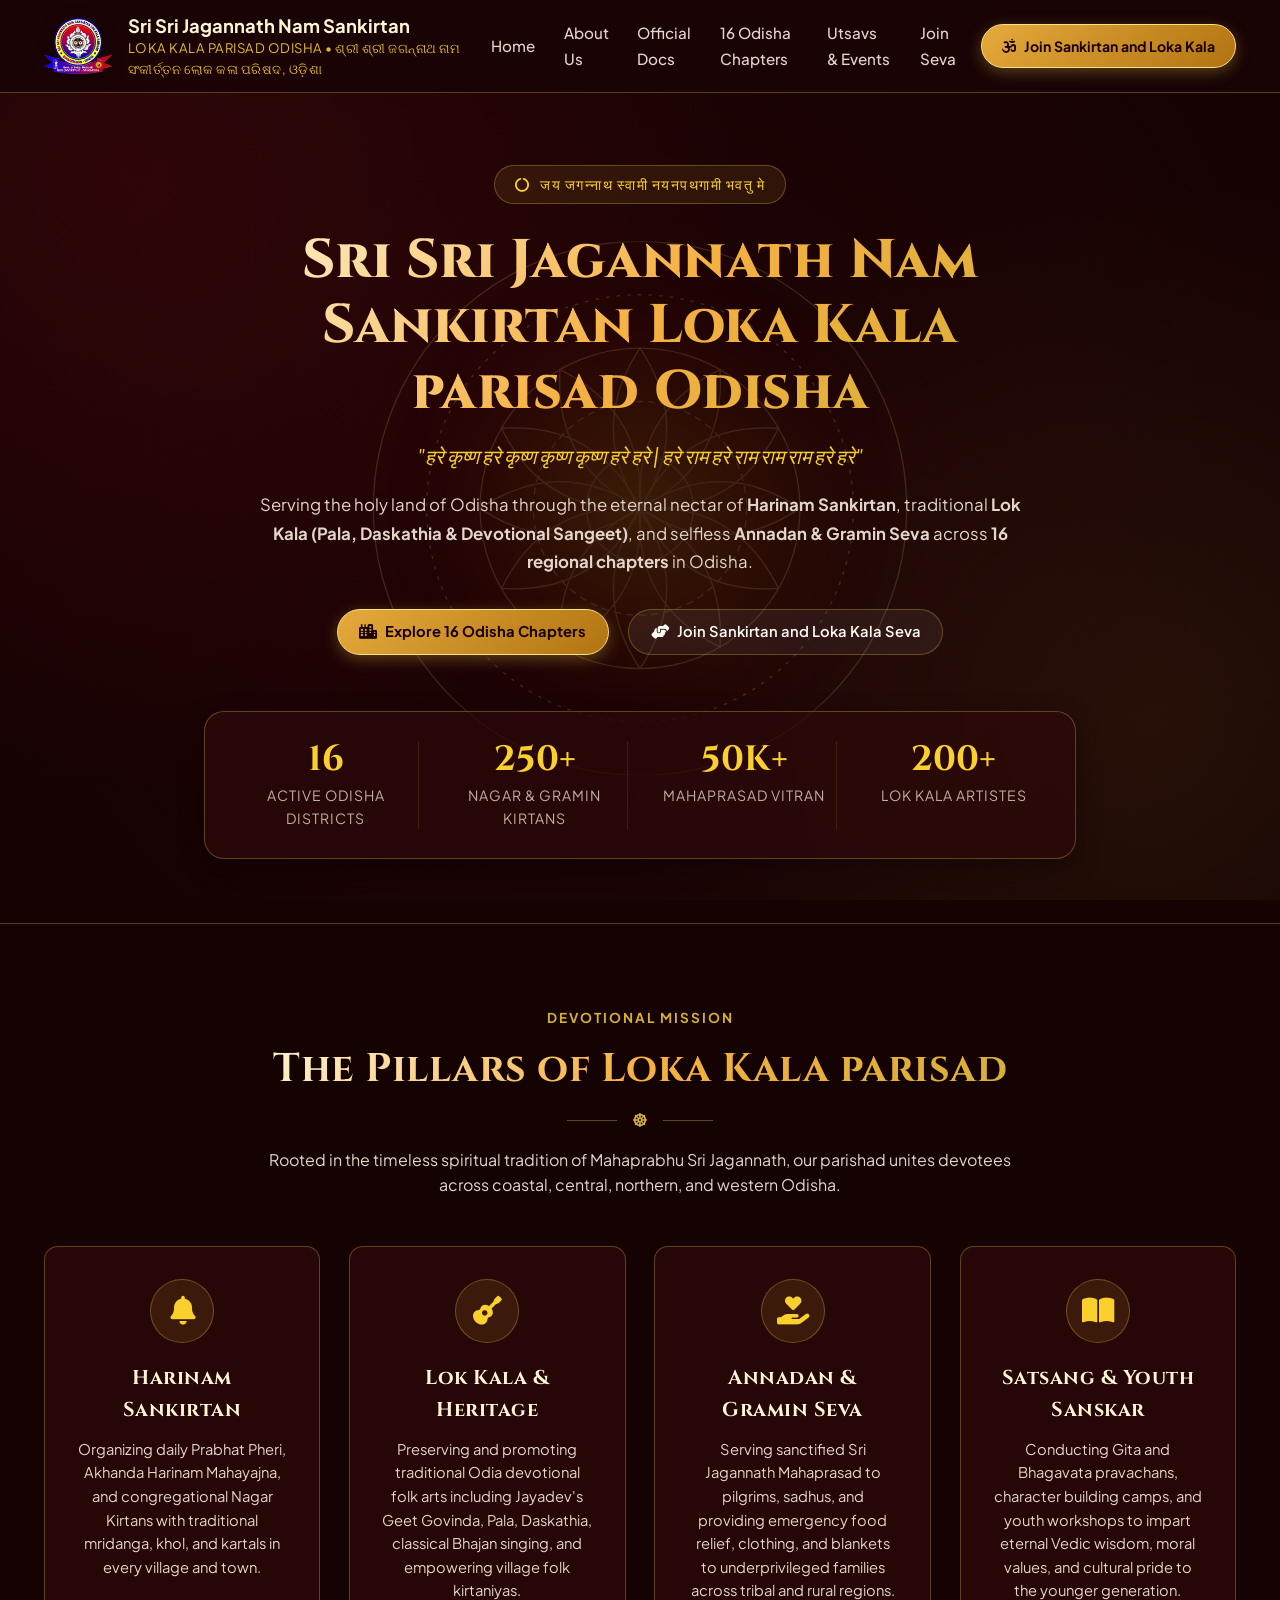
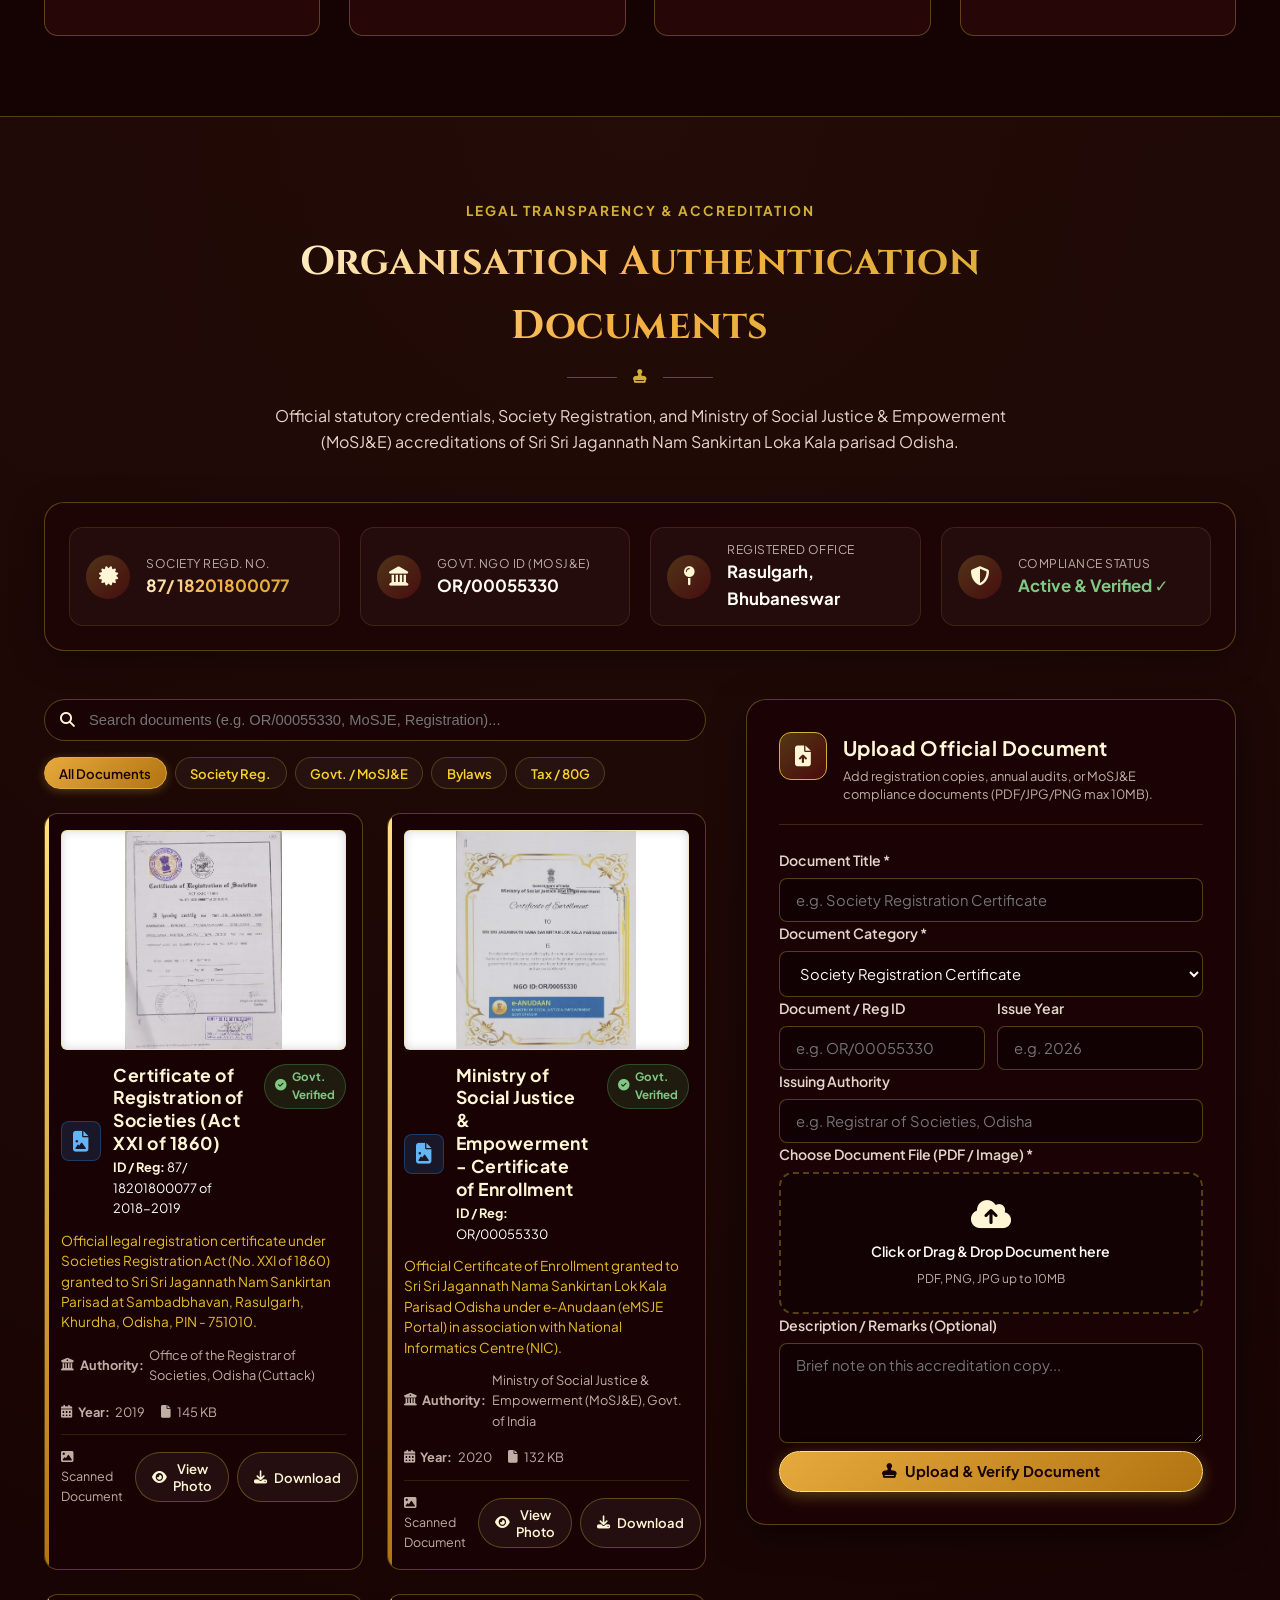
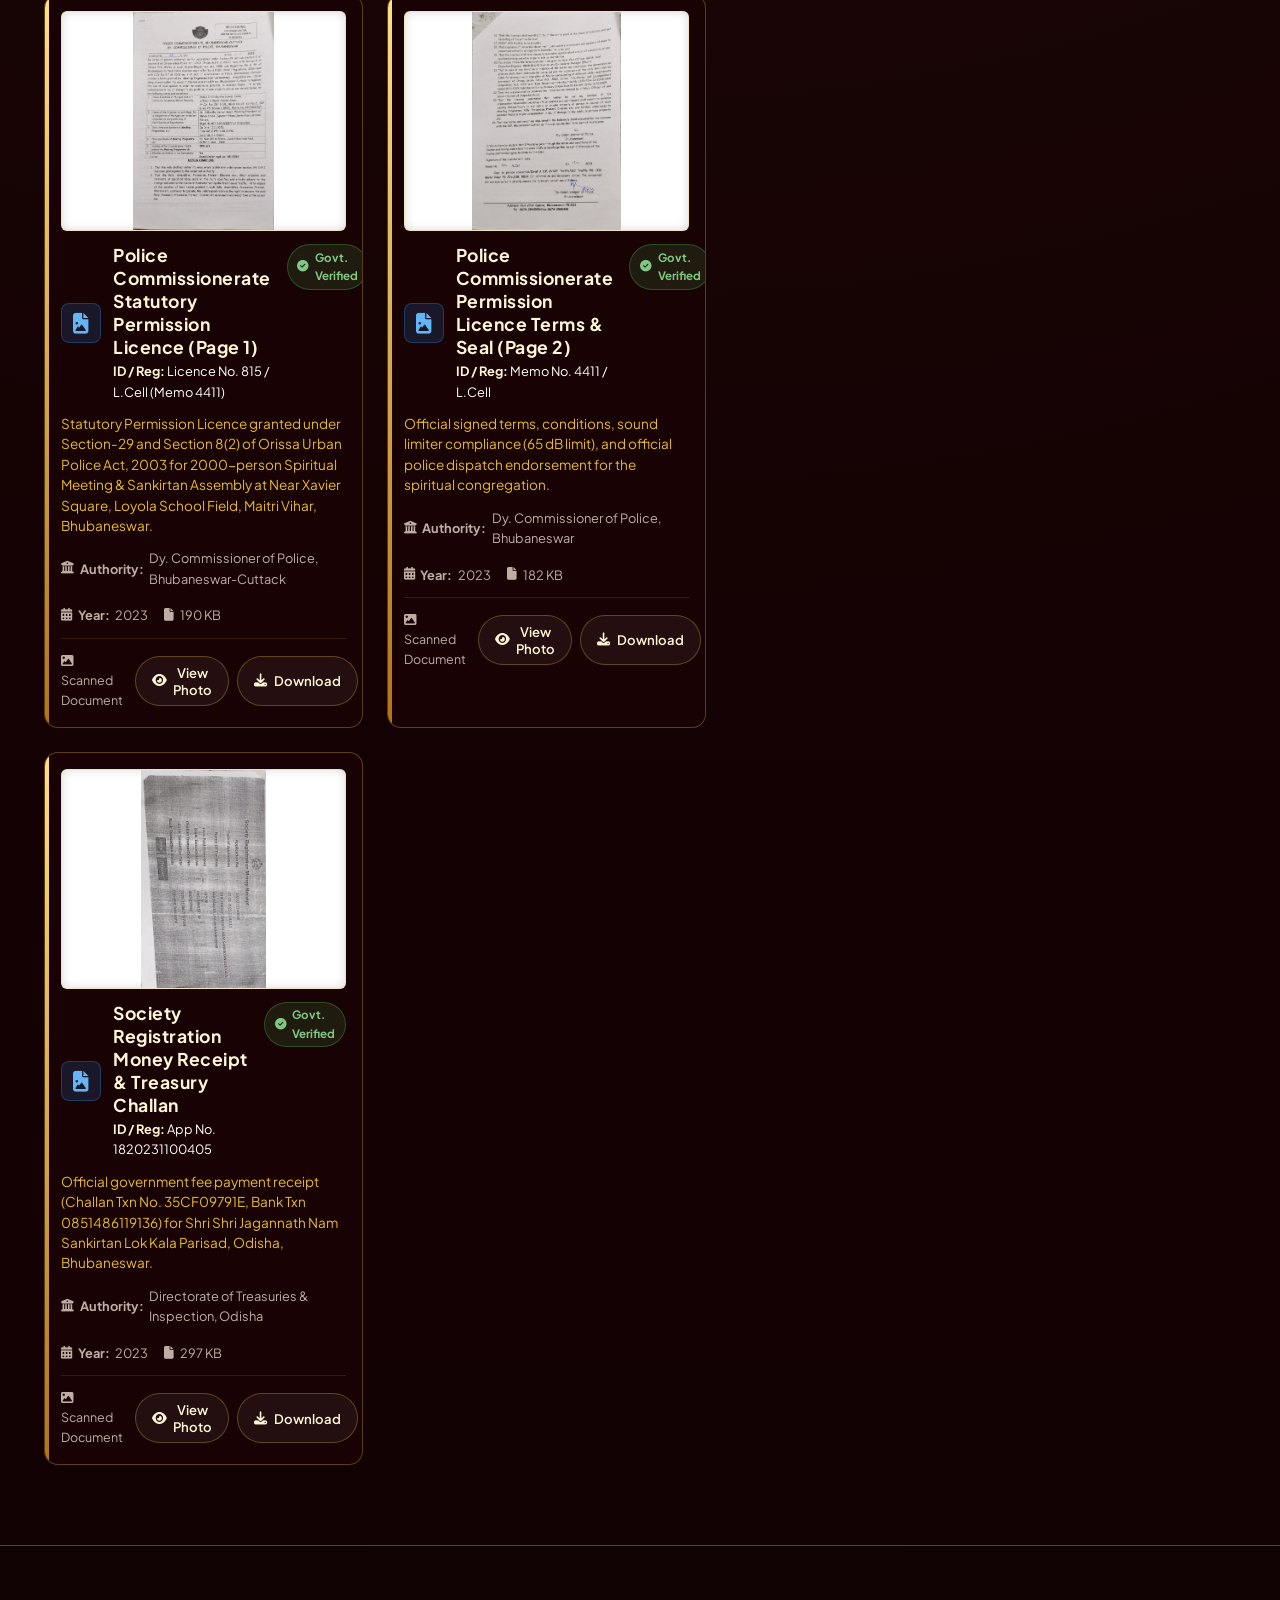
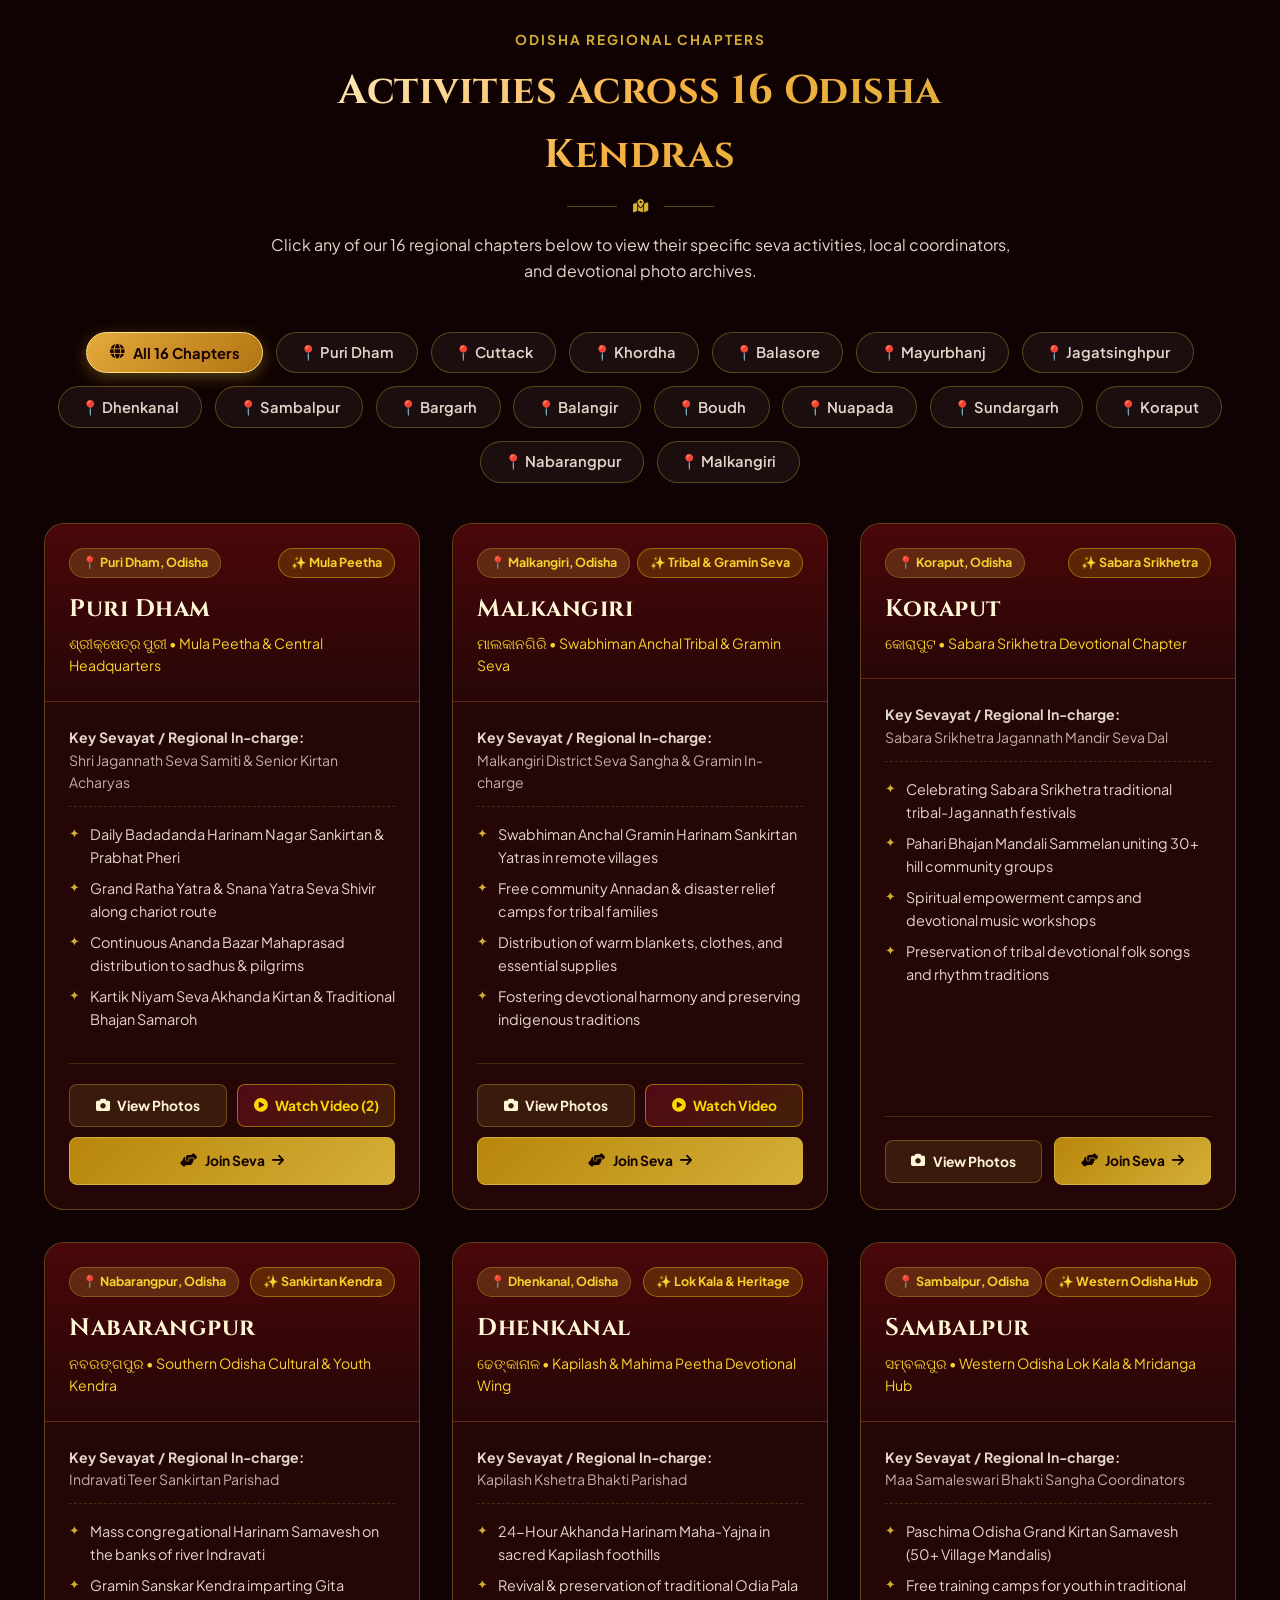
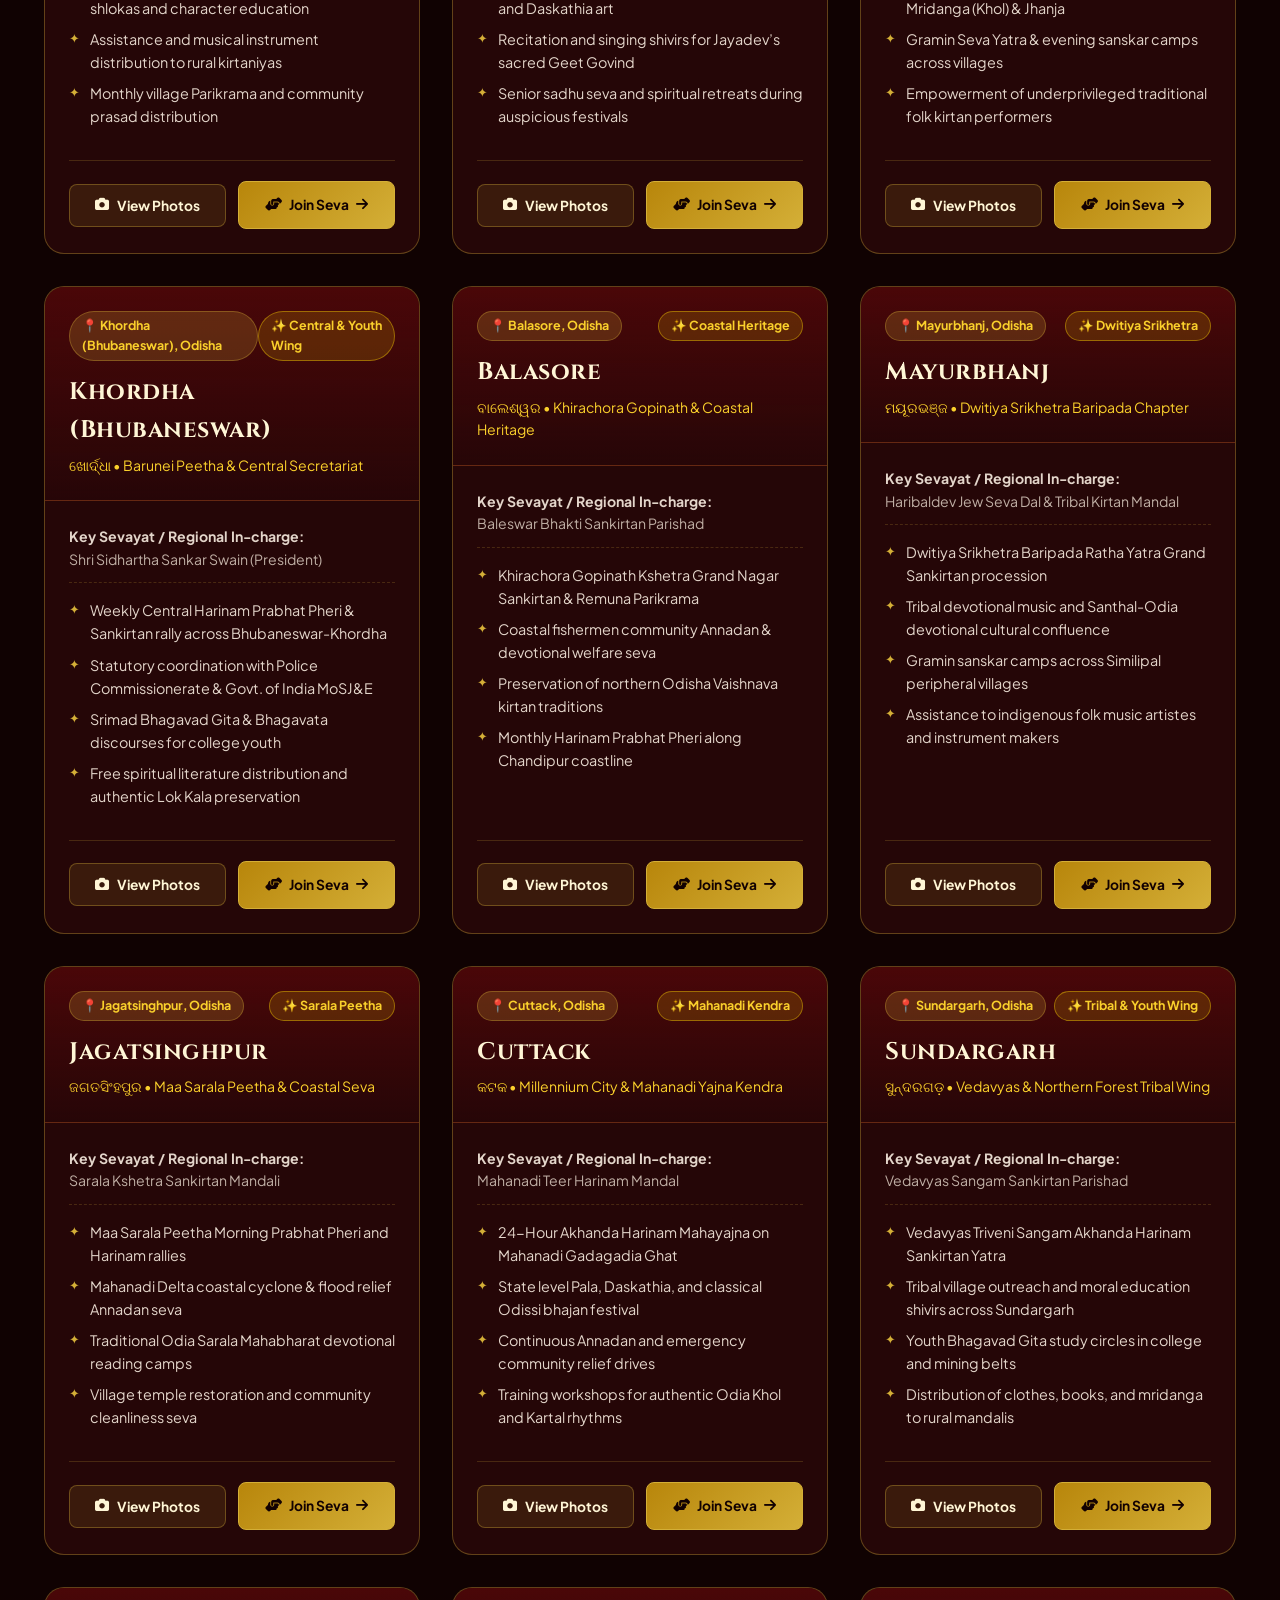
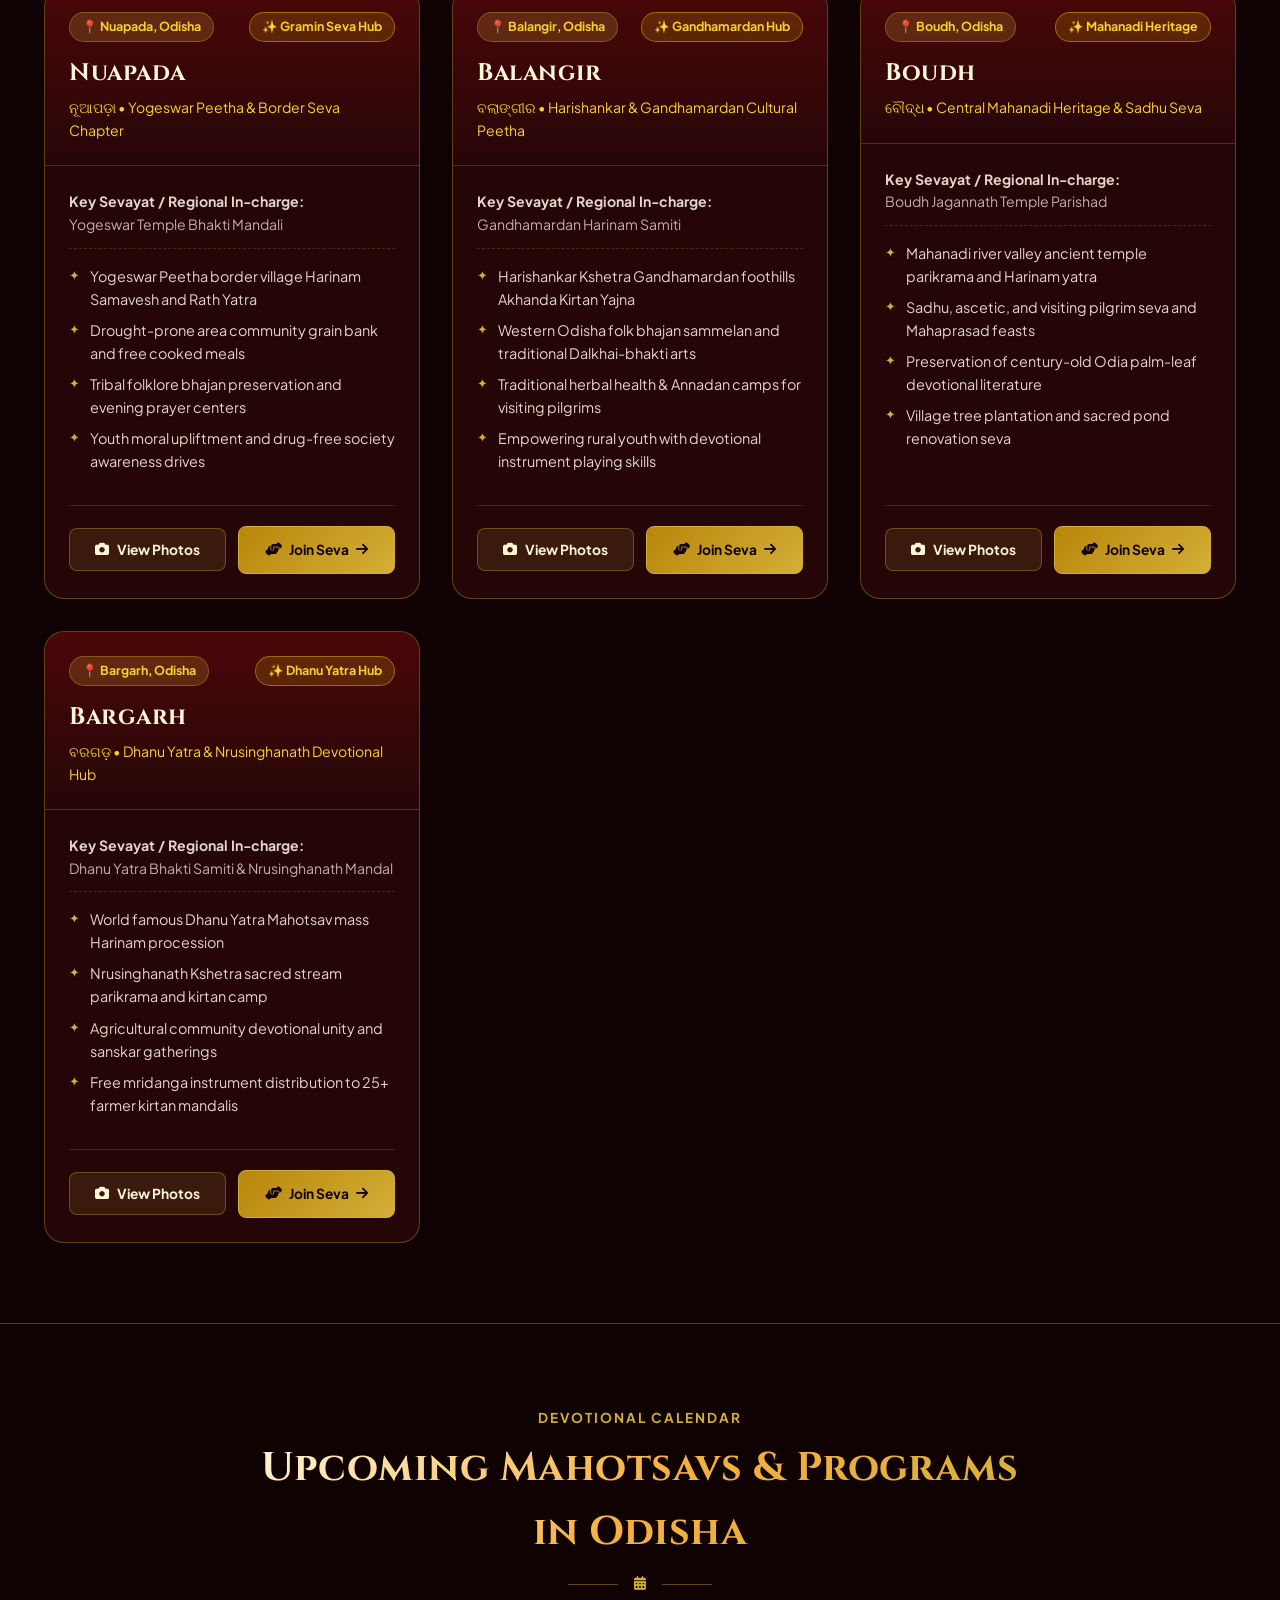
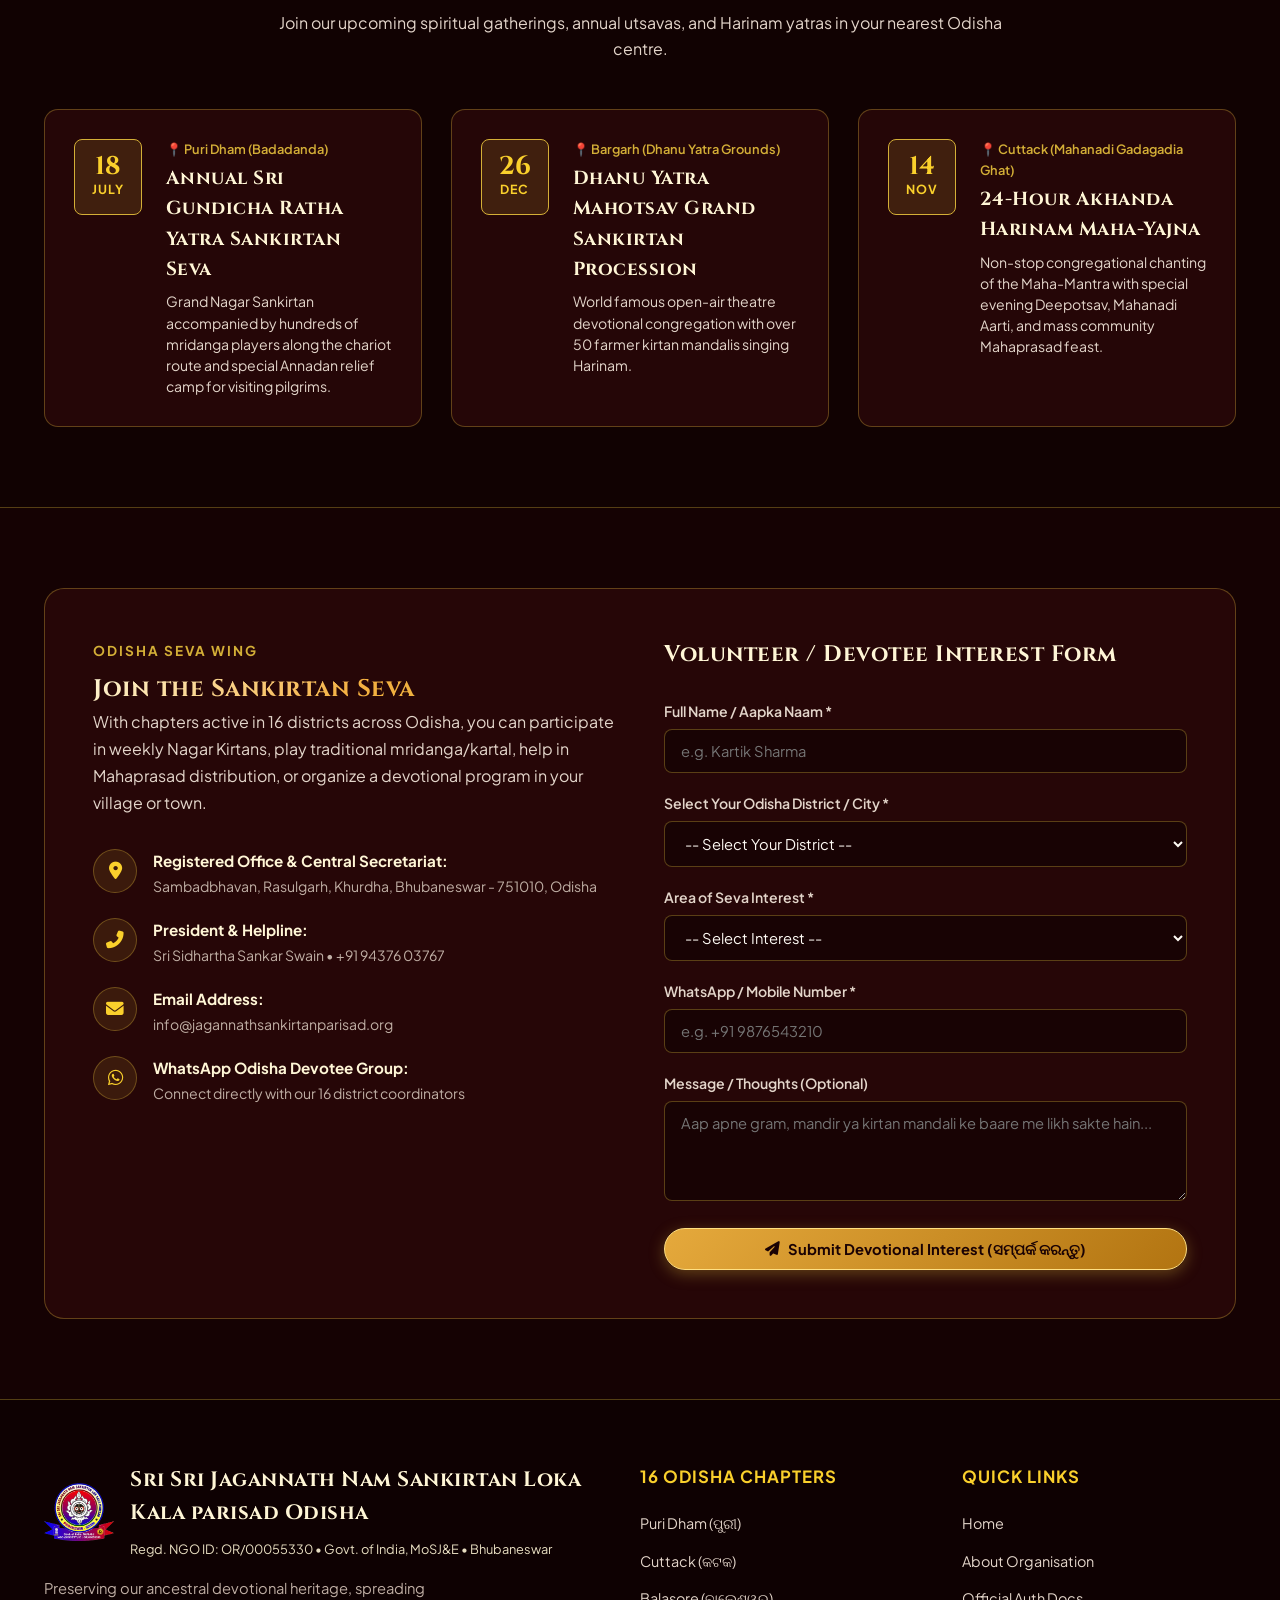
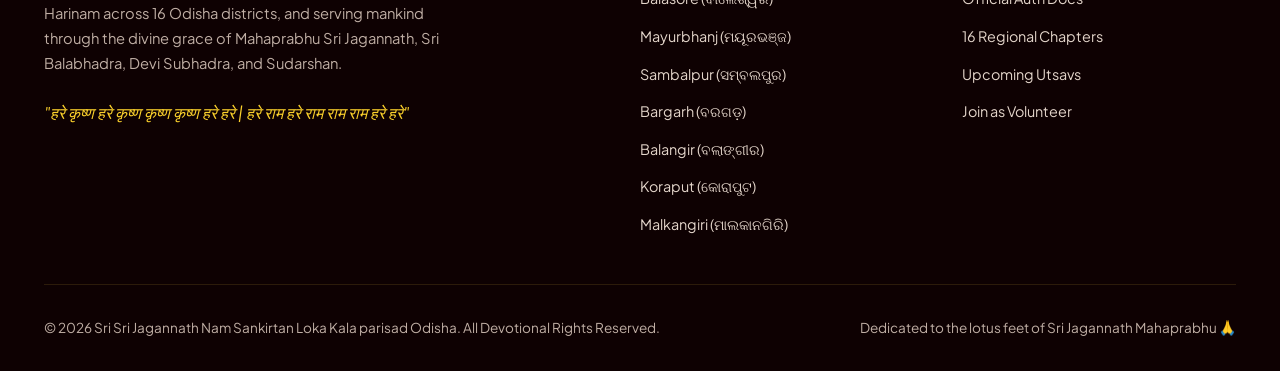
==== index.html @ e6aefb95 "Initial commit: Sri Sri Jagannath Nam Sankirtan Loka Kala Parisad Odisha portal with 16 districts, a" ====
<!DOCTYPE html>
<html lang="en">
<head>
  <meta charset="UTF-8">
  <meta name="viewport" content="width=device-width, initial-scale=1.0">
  <meta name="description" content="Sri Sri Jagannath Nam Sankirtan Loka Kala parisad Odisha - Spiritual organisation catalogue showcasing Harinam Sankirtan, traditional Lok Kala, and community seva across 16 Odisha districts (Puri, Malkangiri, Koraput, Nabarangpur, Dhenkanal, Sambalpur, Khordha, Balasore, Mayurbhanj, Jagatsinghpur, Cuttack, Sundargarh, Nuapada, Balangir, Boudh, Bargarh).">
  <meta name="keywords" content="Jagannath, Sankirtan, Loka Kala, Odisha, Puri, Malkangiri, Koraput, Nabarangpur, Dhenkanal, Sambalpur, Khordha, Balasore, Mayurbhanj, Jagatsinghpur, Cuttack, Sundargarh, Nuapada, Balangir, Boudh, Bargarh">
  <meta http-equiv="Cache-Control" content="no-cache, no-store, must-revalidate">
  <meta http-equiv="Pragma" content="no-cache">
  <meta http-equiv="Expires" content="0">
  <title>Sri Sri Jagannath Nam Sankirtan Loka Kala parisad Odisha | 16 Odisha Chapters</title>
  
  <!-- Favicon -->
  <link rel="icon" type="image/png" href="assets/icons/official-logo.png">

  <!-- Google Fonts: Cinzel & Plus Jakarta Sans -->
  <link rel="preconnect" href="https://fonts.googleapis.com">
  <link rel="preconnect" href="https://fonts.gstatic.com" crossorigin>
  <link href="https://fonts.googleapis.com/css2?family=Cinzel:wght@600;700;800;900&family=Plus+Jakarta+Sans:wght@400;500;600;700&display=swap" rel="stylesheet">

  <!-- FontAwesome 6 for Icons -->
  <link rel="stylesheet" href="https://cdnjs.cloudflare.com/ajax/libs/font-awesome/6.5.1/css/all.min.css" integrity="sha512-DTOQO9RWCH3ppGqcWaEA1BIZOC6xxalwEsw9c2QQeAIftl+Vegovlnee1c9QX4TctnWMn13TZye+giMm8e2LwA==" crossorigin="anonymous" referrerpolicy="no-referrer" />

  <!-- Core Stylesheet -->
  <link rel="stylesheet" href="css/styles.css?v=20261108h">
</head>
<body>

  <!-- ======================================================================
       Site Header & Navigation
       ====================================================================== -->
  <header class="site-header" id="siteHeader">
    <div class="container header-inner">
      <a href="#home" class="brand-wrapper" aria-label="Sri Sri Jagannath Nam Sankirtan Loka Kala parisad Odisha Homepage">
        <img src="assets/icons/official-logo.png" alt="Sri Sri Jagannath Nam Sankirtan Lok Kala Parisad Odisha Emblem" class="brand-logo" width="68" height="56">
        <div class="brand-text-col">
          <span class="brand-title">Sri Sri Jagannath Nam Sankirtan</span>
          <span class="brand-subtitle">LOKA KALA PARISAD ODISHA • ଶ୍ରୀ ଶ୍ରୀ ଜଗନ୍ନାଥ ନାମ ସଂକୀର୍ତ୍ତନ ଲୋକ କଳା ପରିଷଦ, ଓଡ଼ିଶା</span>
        </div>
      </a>

      <!-- Desktop & Mobile Navigation Links -->
      <nav class="site-nav">
        <ul class="nav-links" id="navLinks">
          <li><a href="#home" class="nav-link">Home</a></li>
          <li><a href="#about" class="nav-link">About Us</a></li>
          <li><a href="#documents" class="nav-link">Official Docs</a></li>
          <li><a href="#cities" class="nav-link">16 Odisha Chapters</a></li>
          <li><a href="#events" class="nav-link">Utsavs & Events</a></li>
          <li><a href="#contact" class="nav-link">Join Seva</a></li>
        </ul>
      </nav>

      <div class="header-actions">
        <a href="#contact" class="btn-primary">
          <i class="fas fa-om"></i>
          <span>Join Sankirtan and Loka Kala</span>
        </a>
        <button type="button" class="mobile-menu-btn" id="mobileMenuBtn" aria-label="Toggle navigation menu">
          <i class="fas fa-bars"></i>
        </button>
      </div>
    </div>
  </header>

  <!-- ======================================================================
       Hero Section
       ====================================================================== -->
  <section class="hero-section" id="home">
    <img src="assets/images/hero-mandala.svg" alt="Sacred Mandala Background" class="hero-background-mandala" aria-hidden="true">

    <div class="container hero-content">
      <div class="sacred-badge">
        <i class="fas fa-circle-notch fa-spin"></i>
        <span>जय जगन्नाथ स्वामी नयनपथगामी भवतु मे</span>
      </div>

      <h1 class="hero-title text-gradient-gold">
        Sri Sri Jagannath Nam Sankirtan Loka Kala parisad Odisha
      </h1>

      <p class="hero-subhead">
        "हरे कृष्ण हरे कृष्ण कृष्ण कृष्ण हरे हरे | हरे राम हरे राम राम राम हरे हरे"
      </p>

      <p class="hero-description">
        Serving the holy land of Odisha through the eternal nectar of 
        <strong>Harinam Sankirtan</strong>, traditional <strong>Lok Kala (Pala, Daskathia & Devotional Sangeet)</strong>, 
        and selfless <strong>Annadan & Gramin Seva</strong> across <strong>16 regional chapters</strong> in Odisha.
      </p>

      <div class="hero-buttons">
        <a href="#cities" class="btn-primary">
          <i class="fas fa-city"></i>
          <span>Explore 16 Odisha Chapters</span>
        </a>
        <a href="#contact" class="btn-secondary">
          <i class="fas fa-hands-helping"></i>
          <span>Join Sankirtan and Loka Kala Seva</span>
        </a>
      </div>

      <!-- Quick Stats Counter -->
      <div class="hero-stats">
        <div class="stat-item">
          <span class="stat-number">16</span>
          <span class="stat-label">Active Odisha Districts</span>
        </div>
        <div class="stat-item">
          <span class="stat-number">250+</span>
          <span class="stat-label">Nagar & Gramin Kirtans</span>
        </div>
        <div class="stat-item">
          <span class="stat-number">50K+</span>
          <span class="stat-label">Mahaprasad Vitran</span>
        </div>
        <div class="stat-item">
          <span class="stat-number">200+</span>
          <span class="stat-label">Lok Kala Artistes</span>
        </div>
      </div>
    </div>
  </section>

  <!-- ======================================================================
       Pillars of Kalaparisad (About Section)
       ====================================================================== -->
  <section class="about-section" id="about">
    <div class="container">
      <div class="section-header">
        <span class="section-tag">Devotional Mission</span>
        <h2 class="section-title text-gradient-gold">The Pillars of Loka Kala parisad</h2>
        <div class="section-divider">
          <span></span>
          <i class="fas fa-dharmachakra"></i>
          <span></span>
        </div>
        <p class="section-desc">
          Rooted in the timeless spiritual tradition of Mahaprabhu Sri Jagannath, our parishad unites devotees 
          across coastal, central, northern, and western Odisha.
        </p>
      </div>

      <div class="pillars-grid">
        <!-- Pillar 1 -->
        <div class="pillar-card">
          <div class="pillar-icon-box">
            <i class="fas fa-bell"></i>
          </div>
          <h3 class="pillar-title">Harinam Sankirtan</h3>
          <p class="pillar-desc">
            Organizing daily Prabhat Pheri, Akhanda Harinam Mahayajna, and congregational Nagar Kirtans with 
            traditional mridanga, khol, and kartals in every village and town.
          </p>
        </div>

        <!-- Pillar 2 -->
        <div class="pillar-card">
          <div class="pillar-icon-box">
            <i class="fas fa-guitar"></i>
          </div>
          <h3 class="pillar-title">Lok Kala & Heritage</h3>
          <p class="pillar-desc">
            Preserving and promoting traditional Odia devotional folk arts including Jayadev's Geet Govinda, 
            Pala, Daskathia, classical Bhajan singing, and empowering village folk kirtaniyas.
          </p>
        </div>

        <!-- Pillar 3 -->
        <div class="pillar-card">
          <div class="pillar-icon-box">
            <i class="fas fa-hand-holding-heart"></i>
          </div>
          <h3 class="pillar-title">Annadan & Gramin Seva</h3>
          <p class="pillar-desc">
            Serving sanctified Sri Jagannath Mahaprasad to pilgrims, sadhus, and providing emergency food 
            relief, clothing, and blankets to underprivileged families across tribal and rural regions.
          </p>
        </div>

        <!-- Pillar 4 -->
        <div class="pillar-card">
          <div class="pillar-icon-box">
            <i class="fas fa-book-open"></i>
          </div>
          <h3 class="pillar-title">Satsang & Youth Sanskar</h3>
          <p class="pillar-desc">
            Conducting Gita and Bhagavata pravachans, character building camps, and youth workshops to impart 
            eternal Vedic wisdom, moral values, and cultural pride to the younger generation.
          </p>
        </div>
      </div>
    </div>
  </section>

  <!-- ======================================================================
       Organisation Authentication & Legal Documents Section
       ====================================================================== -->
  <section class="documents-section" id="documents">
    <div class="container">
      <div class="section-header">
        <span class="section-tag">Legal Transparency & Accreditation</span>
        <h2 class="section-title text-gradient-gold">Organisation Authentication Documents</h2>
        <div class="section-divider">
          <span></span>
          <i class="fas fa-stamp"></i>
          <span></span>
        </div>
        <p class="section-desc">
          Official statutory credentials, Society Registration, and Ministry of Social Justice & Empowerment (MoSJ&E) 
          accreditations of Sri Sri Jagannath Nam Sankirtan Loka Kala parisad Odisha.
        </p>
      </div>

      <!-- Registration Credentials Highlight Ribbon -->
      <div class="credential-ribbon">
        <div class="credential-item">
          <div class="cred-icon"><i class="fas fa-certificate"></i></div>
          <div class="cred-info">
            <span class="cred-label">Society Regd. No.</span>
            <strong class="cred-value text-gradient-gold">87/ 18201800077</strong>
          </div>
        </div>
        <div class="credential-item">
          <div class="cred-icon"><i class="fas fa-landmark"></i></div>
          <div class="cred-info">
            <span class="cred-label">Govt. NGO ID (MoSJ&E)</span>
            <strong class="cred-value">OR/00055330</strong>
          </div>
        </div>
        <div class="credential-item">
          <div class="cred-icon"><i class="fas fa-map-pin"></i></div>
          <div class="cred-info">
            <span class="cred-label">Registered Office</span>
            <strong class="cred-value">Rasulgarh, Bhubaneswar</strong>
          </div>
        </div>
        <div class="credential-item">
          <div class="cred-icon"><i class="fas fa-shield-alt"></i></div>
          <div class="cred-info">
            <span class="cred-label">Compliance Status</span>
            <strong class="cred-value" style="color: #81C784;">Active & Verified ✓</strong>
          </div>
        </div>
      </div>

      <!-- Main Layout: Document Archive on Left, Upload Portal on Right -->
      <div class="documents-layout">
        <!-- Left: Documents Explorer & Cards Grid -->
        <div class="docs-explorer">
          <div class="docs-toolbar">
            <div class="doc-search-box">
              <i class="fas fa-search"></i>
              <input type="text" id="docSearchInput" placeholder="Search documents (e.g. OR/00055330, MoSJE, Registration)..." aria-label="Search documents">
            </div>
            <div class="doc-filter-pills" id="docCategoryFilters">
              <button type="button" class="doc-pill active" data-category="all">All Documents</button>
              <button type="button" class="doc-pill" data-category="registration">Society Reg.</button>
              <button type="button" class="doc-pill" data-category="government">Govt. / MoSJ&E</button>
              <button type="button" class="doc-pill" data-category="bylaws">Bylaws</button>
              <button type="button" class="doc-pill" data-category="tax">Tax / 80G</button>
            </div>
          </div>

          <div class="docs-grid" id="docsGrid">
            <!-- 1. Society Registration Certificate -->
            <article class="doc-card" data-id="1">
              <div class="doc-thumbnail-wrap" onclick="openDocDetails(1)" title="Click to view full certificate photo: Certificate of Registration of Societies (Act XXI of 1860)">
                <img src="assets/docs/society-registration-certificate.jpg" alt="Certificate of Registration of Societies (Act XXI of 1860)" class="doc-thumbnail-img" loading="eager">
                <div class="doc-zoom-overlay">
                  <i class="fas fa-search-plus"></i>
                  <span>Click to View Full Photo</span>
                </div>
              </div>
              <div class="doc-card-body">
                <div class="doc-card-top">
                  <div class="doc-type-box">
                    <div class="doc-icon-badge image-type">
                      <i class="fas fa-file-image"></i>
                    </div>
                    <div>
                      <h4 class="doc-title">Certificate of Registration of Societies (Act XXI of 1860)</h4>
                      <div style="font-size: 0.8rem; color: var(--gold-light); margin-top: 0.15rem;">
                        <strong>ID / Reg:</strong> <span style="color: #FFF;">87/ 18201800077 of 2018-2019</span>
                      </div>
                    </div>
                  </div>
                  <span class="doc-badge-verified">
                    <i class="fas fa-check-circle"></i> Govt. Verified
                  </span>
                </div>
                <p class="doc-desc">Official legal registration certificate under Societies Registration Act (No. XXI of 1860) granted to Sri Sri Jagannath Nam Sankirtan Parisad at Sambadbhavan, Rasulgarh, Khurdha, Odisha, PIN - 751010.</p>
                <div class="doc-meta">
                  <span><i class="fas fa-university"></i> <strong>Authority:</strong> Office of the Registrar of Societies, Odisha (Cuttack)</span>
                  <span><i class="fas fa-calendar-alt"></i> <strong>Year:</strong> 2019</span>
                  <span><i class="fas fa-file"></i> 145 KB</span>
                </div>
                <div class="doc-card-actions">
                  <span class="doc-file-info">
                    <i class="fas fa-image"></i> Scanned Document
                  </span>
                  <div style="display: flex; gap: 0.5rem;">
                    <button type="button" class="doc-btn-view" onclick="openDocDetails(1)">
                      <i class="fas fa-eye"></i> View Photo
                    </button>
                    <a href="assets/docs/society-registration-certificate.jpg" target="_blank" download class="doc-btn-view" style="text-decoration: none;">
                      <i class="fas fa-download"></i> Download
                    </a>
                  </div>
                </div>
              </div>
            </article>

            <!-- 2. Ministry of Social Justice & Empowerment -->
            <article class="doc-card" data-id="2">
              <div class="doc-thumbnail-wrap" onclick="openDocDetails(2)" title="Click to view full certificate photo: Ministry of Social Justice & Empowerment - Certificate of Enrollment">
                <img src="assets/docs/mosje-certificate-of-enrollment.jpg" alt="Ministry of Social Justice & Empowerment - Certificate of Enrollment" class="doc-thumbnail-img" loading="eager">
                <div class="doc-zoom-overlay">
                  <i class="fas fa-search-plus"></i>
                  <span>Click to View Full Photo</span>
                </div>
              </div>
              <div class="doc-card-body">
                <div class="doc-card-top">
                  <div class="doc-type-box">
                    <div class="doc-icon-badge image-type">
                      <i class="fas fa-file-image"></i>
                    </div>
                    <div>
                      <h4 class="doc-title">Ministry of Social Justice & Empowerment - Certificate of Enrollment</h4>
                      <div style="font-size: 0.8rem; color: var(--gold-light); margin-top: 0.15rem;">
                        <strong>ID / Reg:</strong> <span style="color: #FFF;">OR/00055330</span>
                      </div>
                    </div>
                  </div>
                  <span class="doc-badge-verified">
                    <i class="fas fa-check-circle"></i> Govt. Verified
                  </span>
                </div>
                <p class="doc-desc">Official Certificate of Enrollment granted to Sri Sri Jagannath Nama Sankirtan Lok Kala Parisad Odisha under e-Anudaan (eMSJE Portal) in association with National Informatics Centre (NIC).</p>
                <div class="doc-meta">
                  <span><i class="fas fa-university"></i> <strong>Authority:</strong> Ministry of Social Justice & Empowerment (MoSJ&E), Govt. of India</span>
                  <span><i class="fas fa-calendar-alt"></i> <strong>Year:</strong> 2020</span>
                  <span><i class="fas fa-file"></i> 132 KB</span>
                </div>
                <div class="doc-card-actions">
                  <span class="doc-file-info">
                    <i class="fas fa-image"></i> Scanned Document
                  </span>
                  <div style="display: flex; gap: 0.5rem;">
                    <button type="button" class="doc-btn-view" onclick="openDocDetails(2)">
                      <i class="fas fa-eye"></i> View Photo
                    </button>
                    <a href="assets/docs/mosje-certificate-of-enrollment.jpg" target="_blank" download class="doc-btn-view" style="text-decoration: none;">
                      <i class="fas fa-download"></i> Download
                    </a>
                  </div>
                </div>
              </div>
            </article>

            <!-- 3. Police Commissionerate Statutory Permission Licence (Page 1) -->
            <article class="doc-card" data-id="3">
              <div class="doc-thumbnail-wrap" onclick="openDocDetails(3)" title="Click to view full certificate photo: Police Commissionerate Statutory Permission Licence (Page 1)">
                <img src="assets/docs/police-commissionerate-license-p1.jpg" alt="Police Commissionerate Statutory Permission Licence (Page 1)" class="doc-thumbnail-img" loading="eager">
                <div class="doc-zoom-overlay">
                  <i class="fas fa-search-plus"></i>
                  <span>Click to View Full Photo</span>
                </div>
              </div>
              <div class="doc-card-body">
                <div class="doc-card-top">
                  <div class="doc-type-box">
                    <div class="doc-icon-badge image-type">
                      <i class="fas fa-file-image"></i>
                    </div>
                    <div>
                      <h4 class="doc-title">Police Commissionerate Statutory Permission Licence (Page 1)</h4>
                      <div style="font-size: 0.8rem; color: var(--gold-light); margin-top: 0.15rem;">
                        <strong>ID / Reg:</strong> <span style="color: #FFF;">Licence No. 815 / L.Cell (Memo 4411)</span>
                      </div>
                    </div>
                  </div>
                  <span class="doc-badge-verified">
                    <i class="fas fa-check-circle"></i> Govt. Verified
                  </span>
                </div>
                <p class="doc-desc">Statutory Permission Licence granted under Section-29 and Section 8(2) of Orissa Urban Police Act, 2003 for 2000-person Spiritual Meeting & Sankirtan Assembly at Near Xavier Square, Loyola School Field, Maitri Vihar, Bhubaneswar.</p>
                <div class="doc-meta">
                  <span><i class="fas fa-university"></i> <strong>Authority:</strong> Dy. Commissioner of Police, Bhubaneswar-Cuttack</span>
                  <span><i class="fas fa-calendar-alt"></i> <strong>Year:</strong> 2023</span>
                  <span><i class="fas fa-file"></i> 190 KB</span>
                </div>
                <div class="doc-card-actions">
                  <span class="doc-file-info">
                    <i class="fas fa-image"></i> Scanned Document
                  </span>
                  <div style="display: flex; gap: 0.5rem;">
                    <button type="button" class="doc-btn-view" onclick="openDocDetails(3)">
                      <i class="fas fa-eye"></i> View Photo
                    </button>
                    <a href="assets/docs/police-commissionerate-license-p1.jpg" target="_blank" download class="doc-btn-view" style="text-decoration: none;">
                      <i class="fas fa-download"></i> Download
                    </a>
                  </div>
                </div>
              </div>
            </article>

            <!-- 4. Police Commissionerate Permission Licence Terms & Seal (Page 2) -->
            <article class="doc-card" data-id="4">
              <div class="doc-thumbnail-wrap" onclick="openDocDetails(4)" title="Click to view full certificate photo: Police Commissionerate Permission Licence Terms & Seal (Page 2)">
                <img src="assets/docs/police-commissionerate-license-p2.jpg" alt="Police Commissionerate Permission Licence Terms & Seal (Page 2)" class="doc-thumbnail-img" loading="eager">
                <div class="doc-zoom-overlay">
                  <i class="fas fa-search-plus"></i>
                  <span>Click to View Full Photo</span>
                </div>
              </div>
              <div class="doc-card-body">
                <div class="doc-card-top">
                  <div class="doc-type-box">
                    <div class="doc-icon-badge image-type">
                      <i class="fas fa-file-image"></i>
                    </div>
                    <div>
                      <h4 class="doc-title">Police Commissionerate Permission Licence Terms & Seal (Page 2)</h4>
                      <div style="font-size: 0.8rem; color: var(--gold-light); margin-top: 0.15rem;">
                        <strong>ID / Reg:</strong> <span style="color: #FFF;">Memo No. 4411 / L.Cell</span>
                      </div>
                    </div>
                  </div>
                  <span class="doc-badge-verified">
                    <i class="fas fa-check-circle"></i> Govt. Verified
                  </span>
                </div>
                <p class="doc-desc">Official signed terms, conditions, sound limiter compliance (65 dB limit), and official police dispatch endorsement for the spiritual congregation.</p>
                <div class="doc-meta">
                  <span><i class="fas fa-university"></i> <strong>Authority:</strong> Dy. Commissioner of Police, Bhubaneswar</span>
                  <span><i class="fas fa-calendar-alt"></i> <strong>Year:</strong> 2023</span>
                  <span><i class="fas fa-file"></i> 182 KB</span>
                </div>
                <div class="doc-card-actions">
                  <span class="doc-file-info">
                    <i class="fas fa-image"></i> Scanned Document
                  </span>
                  <div style="display: flex; gap: 0.5rem;">
                    <button type="button" class="doc-btn-view" onclick="openDocDetails(4)">
                      <i class="fas fa-eye"></i> View Photo
                    </button>
                    <a href="assets/docs/police-commissionerate-license-p2.jpg" target="_blank" download class="doc-btn-view" style="text-decoration: none;">
                      <i class="fas fa-download"></i> Download
                    </a>
                  </div>
                </div>
              </div>
            </article>

            <!-- 5. Society Registration Money Receipt & Treasury Challan -->
            <article class="doc-card" data-id="5">
              <div class="doc-thumbnail-wrap" onclick="openDocDetails(5)" title="Click to view full certificate photo: Society Registration Money Receipt & Treasury Challan">
                <img src="assets/docs/society-registration-money-receipt.jpg" alt="Society Registration Money Receipt & Treasury Challan" class="doc-thumbnail-img" loading="eager">
                <div class="doc-zoom-overlay">
                  <i class="fas fa-search-plus"></i>
                  <span>Click to View Full Photo</span>
                </div>
              </div>
              <div class="doc-card-body">
                <div class="doc-card-top">
                  <div class="doc-type-box">
                    <div class="doc-icon-badge image-type">
                      <i class="fas fa-file-image"></i>
                    </div>
                    <div>
                      <h4 class="doc-title">Society Registration Money Receipt & Treasury Challan</h4>
                      <div style="font-size: 0.8rem; color: var(--gold-light); margin-top: 0.15rem;">
                        <strong>ID / Reg:</strong> <span style="color: #FFF;">App No. 1820231100405</span>
                      </div>
                    </div>
                  </div>
                  <span class="doc-badge-verified">
                    <i class="fas fa-check-circle"></i> Govt. Verified
                  </span>
                </div>
                <p class="doc-desc">Official government fee payment receipt (Challan Txn No. 35CF09791E, Bank Txn 0851486119136) for Shri Shri Jagannath Nam Sankirtan Lok Kala Parisad, Odisha, Bhubaneswar.</p>
                <div class="doc-meta">
                  <span><i class="fas fa-university"></i> <strong>Authority:</strong> Directorate of Treasuries & Inspection, Odisha</span>
                  <span><i class="fas fa-calendar-alt"></i> <strong>Year:</strong> 2023</span>
                  <span><i class="fas fa-file"></i> 297 KB</span>
                </div>
                <div class="doc-card-actions">
                  <span class="doc-file-info">
                    <i class="fas fa-image"></i> Scanned Document
                  </span>
                  <div style="display: flex; gap: 0.5rem;">
                    <button type="button" class="doc-btn-view" onclick="openDocDetails(5)">
                      <i class="fas fa-eye"></i> View Photo
                    </button>
                    <a href="assets/docs/society-registration-money-receipt.jpg" target="_blank" download class="doc-btn-view" style="text-decoration: none;">
                      <i class="fas fa-download"></i> Download
                    </a>
                  </div>
                </div>
              </div>
            </article>
          </div>
        </div>

        <!-- Right: Secure Document Upload Portal -->
        <div class="docs-upload-panel">
          <div class="upload-panel-card">
            <div class="upload-panel-header">
              <div class="upload-icon-box">
                <i class="fas fa-file-upload"></i>
              </div>
              <div>
                <h3 class="upload-panel-title">Upload Official Document</h3>
                <p class="upload-panel-sub">Add registration copies, annual audits, or MoSJ&E compliance documents (PDF/JPG/PNG max 10MB).</p>
              </div>
            </div>

            <form id="docUploadForm" class="doc-upload-form">
              <div class="form-group">
                <label for="docTitle" class="form-label">Document Title *</label>
                <input type="text" id="docTitle" class="form-input" placeholder="e.g. Society Registration Certificate" required>
              </div>

              <div class="form-group">
                <label for="docCategory" class="form-label">Document Category *</label>
                <select id="docCategory" class="form-select" required>
                  <option value="registration">Society Registration Certificate</option>
                  <option value="government">Govt. of India / MoSJ&E / NITI Aayog</option>
                  <option value="bylaws">Parishad Bylaws & Constitution</option>
                  <option value="tax">Tax Exemption (12A / 80G)</option>
                  <option value="audit">Audit & Annual Financial Return</option>
                  <option value="gazette">Official Notification & Gazette</option>
                </select>
              </div>

              <div class="form-row" style="display: grid; grid-template-columns: 1fr 1fr; gap: 0.75rem;">
                <div class="form-group">
                  <label for="docNumber" class="form-label">Document / Reg ID</label>
                  <input type="text" id="docNumber" class="form-input" placeholder="e.g. OR/00055330">
                </div>
                <div class="form-group">
                  <label for="docYear" class="form-label">Issue Year</label>
                  <input type="text" id="docYear" class="form-input" placeholder="e.g. 2026">
                </div>
              </div>

              <div class="form-group">
                <label for="docAuthority" class="form-label">Issuing Authority</label>
                <input type="text" id="docAuthority" class="form-input" placeholder="e.g. Registrar of Societies, Odisha">
              </div>

              <div class="form-group">
                <label class="form-label">Choose Document File (PDF / Image) *</label>
                <div class="file-dropzone" id="docDropzone">
                  <input type="file" id="docFileInput" accept=".pdf,.png,.jpg,.jpeg" style="display: none;" required>
                  <i class="fas fa-cloud-upload-alt dropzone-icon"></i>
                  <span class="dropzone-text" id="dropzoneText">Click or Drag & Drop Document here</span>
                  <span class="dropzone-hint">PDF, PNG, JPG up to 10MB</span>
                </div>
              </div>

              <div class="form-group">
                <label for="docDescription" class="form-label">Description / Remarks (Optional)</label>
                <textarea id="docDescription" class="form-textarea" rows="2" placeholder="Brief note on this accreditation copy..."></textarea>
              </div>

              <button type="submit" class="btn-primary" id="docUploadSubmitBtn" style="width: 100%; justify-content: center; margin-top: 0.5rem;">
                <i class="fas fa-stamp"></i>
                <span>Upload & Verify Document</span>
              </button>
            </form>
          </div>
        </div>
      </div>
    </div>
  </section>

  <!-- ======================================================================
       Odisha Chapters Showcase Section (All 16 Districts)
       ====================================================================== -->
  <section class="cities-section" id="cities">
    <div class="container">
      <div class="section-header">
        <span class="section-tag">Odisha Regional Chapters</span>
        <h2 class="section-title text-gradient-gold">Activities across 16 Odisha Kendras</h2>
        <div class="section-divider">
          <span></span>
          <i class="fas fa-map-marked-alt"></i>
          <span></span>
        </div>
        <p class="section-desc">
          Click any of our 16 regional chapters below to view their specific seva activities, local coordinators, 
          and devotional photo archives.
        </p>
      </div>

      <!-- City Navigation Filter Tabs -->
      <nav class="city-nav-tabs" id="cityNavTabs" aria-label="Odisha city filter tabs">
        <button type="button" class="city-tab-btn active" data-city="all">
          <i class="fas fa-globe"></i>
          <span>All 16 Chapters</span>
        </button>
        <button type="button" class="city-tab-btn" data-city="puri">
          <span>📍 Puri Dham</span>
        </button>
        <button type="button" class="city-tab-btn" data-city="cuttack">
          <span>📍 Cuttack</span>
        </button>
        <button type="button" class="city-tab-btn" data-city="khordha">
          <span>📍 Khordha</span>
        </button>
        <button type="button" class="city-tab-btn" data-city="balasore">
          <span>📍 Balasore</span>
        </button>
        <button type="button" class="city-tab-btn" data-city="mayurbhanj">
          <span>📍 Mayurbhanj</span>
        </button>
        <button type="button" class="city-tab-btn" data-city="jagatsinghpur">
          <span>📍 Jagatsinghpur</span>
        </button>
        <button type="button" class="city-tab-btn" data-city="dhenkanal">
          <span>📍 Dhenkanal</span>
        </button>
        <button type="button" class="city-tab-btn" data-city="sambalpur">
          <span>📍 Sambalpur</span>
        </button>
        <button type="button" class="city-tab-btn" data-city="bargarh">
          <span>📍 Bargarh</span>
        </button>
        <button type="button" class="city-tab-btn" data-city="balangir">
          <span>📍 Balangir</span>
        </button>
        <button type="button" class="city-tab-btn" data-city="boudh">
          <span>📍 Boudh</span>
        </button>
        <button type="button" class="city-tab-btn" data-city="nuapada">
          <span>📍 Nuapada</span>
        </button>
        <button type="button" class="city-tab-btn" data-city="sundargarh">
          <span>📍 Sundargarh</span>
        </button>
        <button type="button" class="city-tab-btn" data-city="koraput">
          <span>📍 Koraput</span>
        </button>
        <button type="button" class="city-tab-btn" data-city="nabrangpur">
          <span>📍 Nabarangpur</span>
        </button>
        <button type="button" class="city-tab-btn" data-city="malkangiri">
          <span>📍 Malkangiri</span>
        </button>
      </nav>

      <!-- City Cards Dynamic Grid -->
      <div class="cities-grid" id="citiesGrid">
        <!-- Rendered dynamically by app.js or fetched from Spring Boot API -->
      </div>
    </div>
  </section>

  <!-- ======================================================================
       Upcoming Events & Utsavs Section
       ====================================================================== -->
  <section class="events-section" id="events">
    <div class="container">
      <div class="section-header">
        <span class="section-tag">Devotional Calendar</span>
        <h2 class="section-title text-gradient-gold">Upcoming Mahotsavs & Programs in Odisha</h2>
        <div class="section-divider">
          <span></span>
          <i class="fas fa-calendar-alt"></i>
          <span></span>
        </div>
        <p class="section-desc">
          Join our upcoming spiritual gatherings, annual utsavas, and Harinam yatras in your nearest Odisha centre.
        </p>
      </div>

      <div class="events-timeline">
        <!-- Event 1 -->
        <article class="event-card">
          <div class="event-date-badge">
            <span class="event-day">18</span>
            <span class="event-month">July</span>
          </div>
          <div class="event-info">
            <div class="event-city-tag">📍 Puri Dham (Badadanda)</div>
            <h3 class="event-title">Annual Sri Gundicha Ratha Yatra Sankirtan Seva</h3>
            <p class="event-desc">
              Grand Nagar Sankirtan accompanied by hundreds of mridanga players along the chariot route and 
              special Annadan relief camp for visiting pilgrims.
            </p>
          </div>
        </article>

        <!-- Event 2 -->
        <article class="event-card">
          <div class="event-date-badge">
            <span class="event-day">26</span>
            <span class="event-month">Dec</span>
          </div>
          <div class="event-info">
            <div class="event-city-tag">📍 Bargarh (Dhanu Yatra Grounds)</div>
            <h3 class="event-title">Dhanu Yatra Mahotsav Grand Sankirtan Procession</h3>
            <p class="event-desc">
              World famous open-air theatre devotional congregation with over 50 farmer kirtan mandalis singing Harinam.
            </p>
          </div>
        </article>

        <!-- Event 3 -->
        <article class="event-card">
          <div class="event-date-badge">
            <span class="event-day">14</span>
            <span class="event-month">Nov</span>
          </div>
          <div class="event-info">
            <div class="event-city-tag">📍 Cuttack (Mahanadi Gadagadia Ghat)</div>
            <h3 class="event-title">24-Hour Akhanda Harinam Maha-Yajna</h3>
            <p class="event-desc">
              Non-stop congregational chanting of the Maha-Mantra with special evening Deepotsav, Mahanadi Aarti, 
              and mass community Mahaprasad feast.
            </p>
          </div>
        </article>
      </div>
    </div>
  </section>

  <!-- ======================================================================
       Join Seva / Volunteer Registration & Contact Section
       ====================================================================== -->
  <section class="contact-section" id="contact">
    <div class="container">
      <div class="contact-layout">
        <!-- Left Column: Contact Info -->
        <div class="contact-info-col">
          <span class="section-tag">Odisha Seva Wing</span>
          <h2 class="text-gradient-gold">Join the Sankirtan Seva</h2>
          <p>
            With chapters active in 16 districts across Odisha, you can participate in weekly Nagar Kirtans, 
            play traditional mridanga/kartal, help in Mahaprasad distribution, or organize a devotional program 
            in your village or town.
          </p>

          <ul class="contact-details-list">
            <li class="contact-detail-item">
              <div class="contact-icon">
                <i class="fas fa-map-marker-alt"></i>
              </div>
              <div class="contact-detail-text">
                <strong>Registered Office & Central Secretariat:</strong>
                <span>Sambadbhavan, Rasulgarh, Khurdha, Bhubaneswar - 751010, Odisha</span>
              </div>
            </li>

            <li class="contact-detail-item">
              <div class="contact-icon">
                <i class="fas fa-phone-alt"></i>
              </div>
              <div class="contact-detail-text">
                <strong>President & Helpline:</strong>
                <span>Sri Sidhartha Sankar Swain • +91 94376 03767</span>
              </div>
            </li>

            <li class="contact-detail-item">
              <div class="contact-icon">
                <i class="fas fa-envelope"></i>
              </div>
              <div class="contact-detail-text">
                <strong>Email Address:</strong>
                <span>info@jagannathsankirtanparisad.org</span>
              </div>
            </li>

            <li class="contact-detail-item">
              <div class="contact-icon">
                <i class="fab fa-whatsapp"></i>
              </div>
              <div class="contact-detail-text">
                <strong>WhatsApp Odisha Devotee Group:</strong>
                <span>Connect directly with our 16 district coordinators</span>
              </div>
            </li>
          </ul>
        </div>

        <!-- Right Column: Registration Form -->
        <div class="contact-form-col">
          <form class="contact-form" id="sevaForm">
            <h3 style="font-size: 1.4rem; color: var(--gold-light); margin-bottom: 0.5rem;">
              Volunteer / Devotee Interest Form
            </h3>

            <div class="form-group">
              <label for="volunteerName" class="form-label">Full Name / Aapka Naam *</label>
              <input type="text" id="volunteerName" class="form-input" placeholder="e.g. Kartik Sharma" required>
            </div>

            <div class="form-group">
              <label for="volunteerCity" class="form-label">Select Your Odisha District / City *</label>
              <select id="volunteerCity" class="form-select" required>
                <option value="">-- Select Your District --</option>
                <option value="Puri Dham">Puri Dham (ପୁରୀ)</option>
                <option value="Cuttack">Cuttack (କଟକ)</option>
                <option value="Khordha">Khordha (ଖୋର୍ଦ୍ଧା)</option>
                <option value="Balasore">Balasore (ବାଲେଶ୍ୱର)</option>
                <option value="Mayurbhanj">Mayurbhanj (ମୟୂରଭଞ୍ଜ - ବାରିପଦା)</option>
                <option value="Jagatsinghpur">Jagatsinghpur (ଜଗତସିଂହପୁର)</option>
                <option value="Dhenkanal">Dhenkanal (ଢେଙ୍କାନାଳ)</option>
                <option value="Sambalpur">Sambalpur (ସମ୍ବଲପୁର)</option>
                <option value="Bargarh">Bargarh (ବରଗଡ଼)</option>
                <option value="Balangir">Balangir (ବଲାଙ୍ଗୀର)</option>
                <option value="Boudh">Boudh (ବୌଦ୍ଧ)</option>
                <option value="Nuapada">Nuapada (ନୂଆପଡ଼ା)</option>
                <option value="Sundargarh">Sundargarh (ସୁନ୍ଦରଗଡ଼)</option>
                <option value="Koraput">Koraput (କୋରାପୁଟ)</option>
                <option value="Nabarangpur">Nabarangpur (ନବରଙ୍ଗପୁର)</option>
                <option value="Malkangiri">Malkangiri (ମାଲକାନଗିରି)</option>
                <option value="Other District in Odisha">Other District in Odisha</option>
              </select>
            </div>

            <div class="form-group">
              <label for="volunteerSeva" class="form-label">Area of Seva Interest *</label>
              <select id="volunteerSeva" class="form-select" required>
                <option value="">-- Select Interest --</option>
                <option value="Harinam Sankirtan Vocalist">Harinam Sankirtan Vocalist / Singer</option>
                <option value="Mridanga / Khol / Kartal Player">Mridanga / Khol / Kartal Player</option>
                <option value="Traditional Lok Kala Artiste">Traditional Lok Kala Artiste (Pala / Bhajan)</option>
                <option value="Annadan & Relief Volunteer">Annadan & Tribal Welfare Seva Volunteer</option>
                <option value="District / Village Event Coordinator">District / Village Event Coordinator</option>
              </select>
            </div>

            <div class="form-group">
              <label for="volunteerPhone" class="form-label">WhatsApp / Mobile Number *</label>
              <input type="tel" id="volunteerPhone" class="form-input" placeholder="e.g. +91 9876543210" required>
            </div>

            <div class="form-group">
              <label for="volunteerNotes" class="form-label">Message / Thoughts (Optional)</label>
              <textarea id="volunteerNotes" class="form-textarea" placeholder="Aap apne gram, mandir ya kirtan mandali ke baare me likh sakte hain..."></textarea>
            </div>

            <button type="submit" class="btn-primary" style="justify-content: center; width: 100%; margin-top: 0.5rem;">
              <i class="fas fa-paper-plane"></i>
              <span>Submit Devotional Interest (ସମ୍ପର୍କ କରନ୍ତୁ)</span>
            </button>
          </form>
        </div>
      </div>
    </div>
  </section>

  <!-- ======================================================================
       Site Footer
       ====================================================================== -->
  <footer class="site-footer">
    <div class="container">
      <div class="footer-top">
        <div class="footer-brand">
          <div style="display: flex; align-items: center; gap: 1rem; margin-bottom: 1rem;">
            <img src="assets/icons/official-logo.png" alt="Official Parishad Emblem" style="height: 58px; width: auto; object-fit: contain;">
            <div>
              <h4 style="margin-bottom: 0.25rem;">Sri Sri Jagannath Nam Sankirtan Loka Kala parisad Odisha</h4>
              <span style="font-size: 0.8rem; color: var(--gold-light); opacity: 0.9;">Regd. NGO ID: OR/00055330 • Govt. of India, MoSJ&E • Bhubaneswar</span>
            </div>
          </div>
          <p>
            Preserving our ancestral devotional heritage, spreading Harinam across 16 Odisha districts, and serving mankind 
            through the divine grace of Mahaprabhu Sri Jagannath, Sri Balabhadra, Devi Subhadra, and Sudarshan.
          </p>
          <div class="footer-devotional-mantra">
            "हरे कृष्ण हरे कृष्ण कृष्ण कृष्ण हरे हरे | हरे राम हरे राम राम राम हरे हरे"
          </div>
        </div>

        <div class="footer-links-col">
          <h5>16 Odisha Chapters</h5>
          <ul class="footer-links-list">
            <li><a href="#cities">Puri Dham (ପୁରୀ)</a></li>
            <li><a href="#cities">Cuttack (କଟକ)</a></li>
            <li><a href="#cities">Balasore (ବାଲେଶ୍ୱର)</a></li>
            <li><a href="#cities">Mayurbhanj (ମୟୂରଭଞ୍ଜ)</a></li>
            <li><a href="#cities">Sambalpur (ସମ୍ବଲପୁର)</a></li>
            <li><a href="#cities">Bargarh (ବରଗଡ଼)</a></li>
            <li><a href="#cities">Balangir (ବଲାଙ୍ଗୀର)</a></li>
            <li><a href="#cities">Koraput (କୋରାପୁଟ)</a></li>
            <li><a href="#cities">Malkangiri (ମାଲକାନଗିରି)</a></li>
          </ul>
        </div>

        <div class="footer-links-col">
          <h5>Quick Links</h5>
          <ul class="footer-links-list">
            <li><a href="#home">Home</a></li>
            <li><a href="#about">About Organisation</a></li>
            <li><a href="#documents">Official Auth Docs</a></li>
            <li><a href="#cities">16 Regional Chapters</a></li>
            <li><a href="#events">Upcoming Utsavs</a></li>
            <li><a href="#contact">Join as Volunteer</a></li>
          </ul>
        </div>
      </div>

      <div class="footer-bottom">
        <div>
          &copy; 2026 Sri Sri Jagannath Nam Sankirtan Loka Kala parisad Odisha. All Devotional Rights Reserved.
        </div>
        <div>
          Dedicated to the lotus feet of Sri Jagannath Mahaprabhu 🙏
        </div>
      </div>
    </div>
  </footer>

  <!-- Document Details & Preview Modal -->
  <dialog id="docModal" class="sacred-dialog" aria-labelledby="docModalTitle">
    <div class="dialog-content">
      <div class="dialog-header">
        <h3 id="docModalTitle" class="dialog-title text-gradient-gold">Document Details</h3>
        <button type="button" class="dialog-close" id="docModalClose" aria-label="Close modal">&times;</button>
      </div>
      <div class="dialog-body" id="docModalBody">
        <!-- Filled dynamically -->
      </div>
    </div>
  </dialog>

  <!-- District Photos Gallery Modal -->
  <dialog id="districtGalleryModal" class="sacred-dialog" aria-labelledby="districtGalleryTitle" style="max-width: 960px;">
    <div class="dialog-content">
      <div class="dialog-header">
        <div>
          <h3 id="districtGalleryTitle" class="dialog-title text-gradient-gold">District Seva Photos</h3>
          <p id="districtGallerySubtitle" style="font-size: 0.85rem; color: var(--gold-light); margin-top: 0.2rem;"></p>
        </div>
        <button type="button" class="dialog-close" id="districtGalleryClose" onclick="closeDistrictGalleryModal()" aria-label="Close modal">&times;</button>
      </div>
      <div class="dialog-body" id="districtGalleryBody" style="max-height: 75vh; overflow-y: auto; padding-right: 0.5rem;">
        <!-- Photos populated dynamically by openDistrictGallery -->
      </div>
    </div>
  </dialog>

  <!-- Malkangiri & Activity Photo Lightbox Modal -->
  <dialog id="photoModal" class="sacred-dialog" aria-labelledby="photoModalTitle">
    <div class="dialog-content">
      <div class="dialog-header">
        <h3 id="photoModalTitle" class="dialog-title text-gradient-gold">Malkangiri Chapter Photo</h3>
        <button type="button" class="dialog-close" id="photoModalClose" onclick="document.getElementById('photoModal').close()" aria-label="Close modal">&times;</button>
      </div>
      <div class="dialog-body" id="photoModalBody">
        <div style="text-align: center; margin-bottom: 1rem; background: #000; border-radius: 8px; overflow: hidden; border: 1px solid var(--gold-border);">
          <img id="photoModalImg" src="" alt="Malkangiri Photo" style="max-width: 100%; max-height: 70vh; object-fit: contain; display: block; margin: auto;">
        </div>
        <div style="background: rgba(0,0,0,0.35); padding: 1rem; border-radius: 6px; border-left: 3px solid var(--gold-light); margin-bottom: 1rem;">
          <h4 id="photoModalSubTitle" style="color: var(--gold-light); margin-bottom: 0.35rem; font-size: 1.05rem;"></h4>
          <p id="photoModalDesc" style="color: var(--text-light); font-size: 0.9rem; line-height: 1.5;"></p>
        </div>
        <div style="display: flex; justify-content: space-between; align-items: center; flex-wrap: wrap; gap: 0.75rem; border-top: 1px solid rgba(212,175,55,0.2); padding-top: 0.75rem;">
          <span style="font-size: 0.85rem; color: var(--gold-light);"><i class="fas fa-map-marker-alt"></i> Malkangiri, Odisha</span>
          <div style="display: flex; gap: 0.5rem;">
            <button type="button" class="btn-secondary" onclick="document.getElementById('photoModal').close()">Close</button>
            <a id="photoModalDownload" href="" download target="_blank" class="btn-primary" style="text-decoration: none;">
              <i class="fas fa-download"></i> Download Photo
            </a>
          </div>
        </div>
      </div>
    </div>
  </dialog>

  <!-- Back to Top Button -->
  <button type="button" class="back-to-top" id="backToTopBtn" aria-label="Scroll back to top">
    <i class="fas fa-arrow-up"></i>
  </button>

  <!-- Application Script -->
  <script src="js/app.js?v=20261108h"></script>
</body>
</html>
---- css/styles.css ----
/* ==========================================================================
   Sri Sri Jagannath Nam Sankirtan Lok Kalaparisad - Core Stylesheet
   Spiritual, Devotional, Elegant & Modern Web Catalogue
   ========================================================================== */

:root {
  /* Sacred Color Palette */
  --primary-maroon: #63080A;
  --maroon-dark: #380405;
  --maroon-deep: #1F0203;
  --maroon-light: #8A1215;
  
  --primary-gold: #D4AF37;
  --gold-glow: #F5B041;
  --gold-light: #FFF6D6;
  --gold-border: rgba(212, 175, 55, 0.35);
  --gold-border-hover: rgba(245, 176, 65, 0.85);

  --saffron: #E65100;
  --saffron-light: #FF9800;
  --saffron-soft: rgba(230, 81, 0, 0.12);

  --bg-primary: #150203;
  --bg-secondary: #220406;
  --bg-tertiary: #2D080A;
  --card-bg: rgba(45, 8, 10, 0.75);
  --card-bg-hover: rgba(65, 12, 15, 0.9);

  --text-primary: #FFFBF5;
  --text-secondary: #E3D5CA;
  --text-muted: #BFAEA4;
  --text-gold: #FAD02C;

  --font-serif: 'Cinzel', 'Playfair Display', Georgia, serif;
  --font-sans: 'Plus Jakarta Sans', system-ui, -apple-system, sans-serif;
  --font-devanagari: 'Rozha One', 'Noto Serif Devanagari', serif;

  --radius-sm: 8px;
  --radius-md: 14px;
  --radius-lg: 20px;
  --radius-full: 9999px;

  --shadow-sm: 0 4px 12px rgba(0, 0, 0, 0.25);
  --shadow-md: 0 8px 24px rgba(0, 0, 0, 0.35);
  --shadow-lg: 0 16px 40px rgba(0, 0, 0, 0.5);
  --shadow-gold: 0 0 25px rgba(212, 175, 55, 0.25);

  --transition-fast: 0.2s cubic-bezier(0.4, 0, 0.2, 1);
  --transition-normal: 0.35s cubic-bezier(0.4, 0, 0.2, 1);
}

/* Base & Reset */
*, *::before, *::after {
  box-sizing: border-box;
  margin: 0;
  padding: 0;
}

html {
  scroll-behavior: smooth;
  font-size: 16px;
  color-scheme: dark;
}

body {
  font-family: var(--font-sans);
  background-color: var(--bg-primary);
  color: var(--text-primary);
  line-height: 1.6;
  overflow-x: hidden;
  background-image: 
    radial-gradient(circle at 10% 20%, rgba(138, 18, 21, 0.2) 0%, transparent 45%),
    radial-gradient(circle at 90% 80%, rgba(212, 175, 55, 0.08) 0%, transparent 40%),
    radial-gradient(circle at 50% 50%, rgba(34, 4, 6, 0.8) 0%, rgba(21, 2, 3, 1) 100%);
  background-attachment: fixed;
}

/* Typography Helpers */
h1, h2, h3, h4, .font-serif {
  font-family: var(--font-serif);
  color: var(--text-primary);
  letter-spacing: 0.5px;
}

.text-gold {
  color: var(--text-gold);
}

.text-gradient-gold {
  background: linear-gradient(135deg, #FFF6D6 0%, #F5B041 50%, #D4AF37 100%);
  -webkit-background-clip: text;
  -webkit-text-fill-color: transparent;
}

.sub-devanagari {
  font-family: var(--font-devanagari);
  letter-spacing: 1px;
}

a {
  color: inherit;
  text-decoration: none;
  transition: var(--transition-fast);
}

img, svg {
  display: block;
  max-width: 100%;
}

button {
  cursor: pointer;
  font-family: inherit;
  border: none;
  background: none;
}

.container {
  width: 100%;
  max-width: 1240px;
  margin-inline: auto;
  padding-inline: 1.5rem;
}

/* ==========================================================================
   Header & Navigation
   ========================================================================== */
.site-header {
  position: sticky;
  top: 0;
  z-index: 100;
  background: rgba(26, 4, 6, 0.88);
  backdrop-filter: blur(12px);
  -webkit-backdrop-filter: blur(12px);
  border-bottom: 1px solid var(--gold-border);
  transition: var(--transition-normal);
}

.header-inner {
  display: flex;
  align-items: center;
  justify-content: space-between;
  padding-block: 0.85rem;
  gap: 1.5rem;
}

.brand-wrapper {
  display: flex;
  align-items: center;
  gap: 1rem;
}

.brand-logo {
  width: auto;
  height: 56px;
  max-width: 70px;
  object-fit: contain;
  border-radius: 4px;
  filter: drop-shadow(0 2px 8px rgba(0, 0, 0, 0.45));
  transition: transform var(--transition-fast);
}

.brand-wrapper:hover .brand-logo {
  transform: scale(1.05);
}

.brand-text-col {
  display: flex;
  flex-direction: column;
}

.brand-title {
  font-size: 1.15rem;
  font-weight: 700;
  line-height: 1.25;
  color: var(--gold-light);
}

.brand-subtitle {
  font-size: 0.82rem;
  color: var(--text-gold);
  opacity: 0.9;
  letter-spacing: 0.5px;
}

.nav-links {
  display: flex;
  align-items: center;
  list-style: none;
  gap: 1.8rem;
}

.nav-link {
  font-size: 0.95rem;
  font-weight: 500;
  color: var(--text-secondary);
  position: relative;
  padding-block: 0.4rem;
}

.nav-link::after {
  content: '';
  position: absolute;
  bottom: 0;
  left: 0;
  width: 0;
  height: 2px;
  background: var(--primary-gold);
  transition: width var(--transition-fast);
}

.nav-link:hover {
  color: var(--text-gold);
}

.nav-link:hover::after {
  width: 100%;
}

.header-actions {
  display: flex;
  align-items: center;
  gap: 1rem;
}

.header-actions .btn-primary {
  white-space: nowrap;
  font-size: 0.88rem;
  padding: 0.6rem 1.25rem;
}

.btn-primary {
  display: inline-flex;
  align-items: center;
  gap: 0.5rem;
  background: linear-gradient(135deg, #E5A93C 0%, #B27411 100%);
  color: #1A0204;
  font-weight: 700;
  font-size: 0.92rem;
  padding: 0.65rem 1.35rem;
  border-radius: var(--radius-full);
  box-shadow: 0 4px 15px rgba(212, 175, 55, 0.35);
  border: 1px solid #FFE082;
  transition: all var(--transition-fast);
}

.btn-primary:hover {
  transform: translateY(-2px);
  box-shadow: 0 6px 20px rgba(212, 175, 55, 0.5);
  background: linear-gradient(135deg, #FFE082 0%, #D4AF37 100%);
}

.btn-secondary {
  display: inline-flex;
  align-items: center;
  gap: 0.5rem;
  background: rgba(255, 255, 255, 0.06);
  color: var(--text-primary);
  border: 1px solid var(--gold-border);
  font-weight: 600;
  font-size: 0.92rem;
  padding: 0.65rem 1.35rem;
  border-radius: var(--radius-full);
  transition: all var(--transition-fast);
}

.btn-secondary:hover {
  background: rgba(212, 175, 55, 0.15);
  border-color: var(--primary-gold);
  color: var(--text-gold);
  transform: translateY(-2px);
}

.mobile-menu-btn {
  display: none;
  font-size: 1.6rem;
  color: var(--gold-light);
  padding: 0.4rem;
}

/* ==========================================================================
   Hero Section
   ========================================================================== */
.hero-section {
  position: relative;
  padding-block: 4.5rem 4rem;
  text-align: center;
  overflow: hidden;
  border-bottom: 1px solid var(--gold-border);
}

.hero-background-mandala {
  position: absolute;
  top: 50%;
  left: 50%;
  transform: translate(-50%, -50%);
  width: 100%;
  max-width: 1400px;
  height: auto;
  pointer-events: none;
  z-index: 1;
}

.hero-content {
  position: relative;
  z-index: 2;
  max-width: 920px;
  margin-inline: auto;
}

.sacred-badge {
  display: inline-flex;
  align-items: center;
  gap: 0.6rem;
  background: rgba(212, 175, 55, 0.1);
  border: 1px solid var(--gold-border);
  padding: 0.45rem 1.25rem;
  border-radius: var(--radius-full);
  font-size: 0.88rem;
  color: var(--text-gold);
  margin-bottom: 1.5rem;
  text-transform: uppercase;
  letter-spacing: 1.5px;
}

.hero-title {
  font-size: clamp(2.2rem, 5vw, 3.4rem);
  font-weight: 800;
  line-height: 1.2;
  margin-bottom: 1rem;
}

.hero-subhead {
  font-size: 1.25rem;
  color: var(--text-gold);
  margin-bottom: 1.2rem;
  font-style: italic;
}

.hero-description {
  font-size: 1.05rem;
  color: var(--text-secondary);
  line-height: 1.7;
  max-width: 780px;
  margin-inline: auto;
  margin-bottom: 2rem;
}

.hero-buttons {
  display: flex;
  align-items: center;
  justify-content: center;
  gap: 1.2rem;
  flex-wrap: wrap;
  margin-bottom: 3.5rem;
}

/* Quick Stats Bar */
.hero-stats {
  display: grid;
  grid-template-columns: repeat(4, 1fr);
  gap: 1.5rem;
  background: var(--card-bg);
  border: 1px solid var(--gold-border);
  border-radius: var(--radius-lg);
  padding: 1.8rem;
  box-shadow: var(--shadow-md);
}

.stat-item {
  display: flex;
  flex-direction: column;
  align-items: center;
  border-right: 1px solid rgba(212, 175, 55, 0.15);
}

.stat-item:last-child {
  border-right: none;
}

.stat-number {
  font-family: var(--font-serif);
  font-size: 2.2rem;
  font-weight: 700;
  color: var(--text-gold);
  line-height: 1.1;
}

.stat-label {
  font-size: 0.88rem;
  color: var(--text-muted);
  text-transform: uppercase;
  letter-spacing: 1px;
  margin-top: 0.3rem;
}

/* ==========================================================================
   Section Headers
   ========================================================================== */
.section-header {
  text-align: center;
  max-width: 760px;
  margin-inline: auto;
  margin-bottom: 3rem;
}

.section-tag {
  display: inline-block;
  font-size: 0.85rem;
  color: var(--primary-gold);
  font-weight: 700;
  text-transform: uppercase;
  letter-spacing: 2px;
  margin-bottom: 0.5rem;
}

.section-title {
  font-size: clamp(1.8rem, 3.5vw, 2.5rem);
  font-weight: 700;
  margin-bottom: 0.8rem;
}

.section-divider {
  display: flex;
  align-items: center;
  justify-content: center;
  gap: 1rem;
  margin-block: 0.8rem 1.2rem;
}

.section-divider span {
  width: 50px;
  height: 1px;
  background: var(--primary-gold);
  opacity: 0.4;
}

.section-divider i {
  color: var(--primary-gold);
  font-size: 0.85rem;
}

.section-desc {
  font-size: 1rem;
  color: var(--text-secondary);
}

/* ==========================================================================
   Pillars of Kalaparisad (About Section)
   ========================================================================== */
.about-section {
  padding-block: 5rem;
  border-bottom: 1px solid var(--gold-border);
}

.pillars-grid {
  display: grid;
  grid-template-columns: repeat(auto-fit, minmax(260px, 1fr));
  gap: 1.8rem;
  margin-top: 2rem;
}

.pillar-card {
  background: var(--card-bg);
  border: 1px solid var(--gold-border);
  border-radius: var(--radius-md);
  padding: 2rem;
  text-align: center;
  transition: all var(--transition-normal);
  position: relative;
  overflow: hidden;
}

.pillar-card::before {
  content: '';
  position: absolute;
  top: 0;
  left: 0;
  right: 0;
  height: 3px;
  background: linear-gradient(90deg, transparent, var(--primary-gold), transparent);
  opacity: 0;
  transition: opacity var(--transition-fast);
}

.pillar-card:hover {
  transform: translateY(-6px);
  background: var(--card-bg-hover);
  border-color: var(--gold-border-hover);
  box-shadow: var(--shadow-gold);
}

.pillar-card:hover::before {
  opacity: 1;
}

.pillar-icon-box {
  width: 64px;
  height: 64px;
  margin-inline: auto;
  margin-bottom: 1.2rem;
  border-radius: 50%;
  background: rgba(212, 175, 55, 0.12);
  border: 1px solid var(--gold-border);
  display: flex;
  align-items: center;
  justify-content: center;
  font-size: 1.8rem;
  color: var(--text-gold);
}

.pillar-title {
  font-size: 1.25rem;
  font-weight: 700;
  margin-bottom: 0.75rem;
  color: var(--gold-light);
}

.pillar-desc {
  font-size: 0.92rem;
  color: var(--text-secondary);
  line-height: 1.6;
}

/* ==========================================================================
   City Centres Catalogue Showcase (Core Feature!)
   ========================================================================== */
.cities-section {
  padding-block: 5rem;
  border-bottom: 1px solid var(--gold-border);
  background: rgba(0, 0, 0, 0.25);
}

.city-nav-tabs {
  display: flex;
  justify-content: center;
  gap: 0.8rem;
  flex-wrap: wrap;
  margin-bottom: 2.5rem;
}

.city-tab-btn {
  display: inline-flex;
  align-items: center;
  gap: 0.5rem;
  padding: 0.65rem 1.4rem;
  border-radius: var(--radius-full);
  background: rgba(255, 255, 255, 0.05);
  border: 1px solid var(--gold-border);
  color: var(--text-secondary);
  font-size: 0.92rem;
  font-weight: 600;
  transition: all var(--transition-fast);
}

.city-tab-btn:hover {
  background: rgba(212, 175, 55, 0.15);
  color: var(--text-gold);
  border-color: var(--primary-gold);
}

.city-tab-btn.active {
  background: linear-gradient(135deg, #E5A93C 0%, #B27411 100%);
  color: #1A0204;
  font-weight: 700;
  border-color: #FFE082;
  box-shadow: 0 4px 15px rgba(212, 175, 55, 0.35);
}

.cities-grid {
  display: grid;
  grid-template-columns: repeat(auto-fill, minmax(350px, 1fr));
  gap: 2rem;
}

.city-card {
  background: var(--card-bg);
  border: 1px solid var(--gold-border);
  border-radius: var(--radius-lg);
  overflow: hidden;
  transition: all var(--transition-normal);
  display: flex;
  flex-direction: column;
}

.city-card:hover {
  transform: translateY(-5px);
  border-color: var(--gold-border-hover);
  box-shadow: var(--shadow-gold);
}

.city-card-header {
  position: relative;
  padding: 1.5rem;
  background: linear-gradient(180deg, rgba(99, 8, 10, 0.6) 0%, rgba(45, 8, 10, 0.2) 100%);
  border-bottom: 1px solid rgba(212, 175, 55, 0.2);
}

.city-badge-row {
  display: flex;
  align-items: center;
  justify-content: space-between;
  margin-bottom: 0.75rem;
}

.city-tag {
  display: inline-flex;
  align-items: center;
  gap: 0.3rem;
  background: rgba(212, 175, 55, 0.2);
  border: 1px solid var(--gold-border);
  color: var(--text-gold);
  font-size: 0.78rem;
  font-weight: 700;
  padding: 0.25rem 0.75rem;
  border-radius: var(--radius-full);
}

.city-photo-count {
  font-size: 0.82rem;
  color: var(--text-muted);
}

.city-title {
  font-size: 1.5rem;
  font-weight: 700;
  color: var(--gold-light);
  margin-bottom: 0.25rem;
}

.city-subtitle {
  font-size: 0.88rem;
  color: var(--text-gold);
}

.city-card-body {
  padding: 1.5rem;
  flex-grow: 1;
  display: flex;
  flex-direction: column;
}

.city-coordinator {
  font-size: 0.88rem;
  color: var(--text-muted);
  margin-bottom: 1rem;
  padding-bottom: 0.75rem;
  border-bottom: 1px dashed rgba(212, 175, 55, 0.2);
}

.city-coordinator strong {
  color: var(--text-secondary);
}

.city-activities-list {
  list-style: none;
  margin-bottom: 1.5rem;
}

.city-activities-list li {
  position: relative;
  padding-left: 1.3rem;
  font-size: 0.9rem;
  color: var(--text-secondary);
  margin-bottom: 0.5rem;
}

.city-activities-list li::before {
  content: '✦';
  position: absolute;
  left: 0;
  color: var(--primary-gold);
  font-size: 0.8rem;
}

.city-card-footer {
  margin-top: auto;
  display: flex;
  align-items: center;
  justify-content: space-between;
  gap: 1rem;
}

.btn-view-city-gallery {
  width: 100%;
  display: inline-flex;
  align-items: center;
  justify-content: center;
  gap: 0.5rem;
  padding: 0.7rem 1.2rem;
  border-radius: var(--radius-sm);
  background: rgba(212, 175, 55, 0.12);
  border: 1px solid var(--gold-border);
  color: var(--gold-light);
  font-weight: 600;
  font-size: 0.9rem;
  transition: all var(--transition-fast);
}

.btn-view-city-gallery:hover {
  background: var(--primary-gold);
  color: #1A0204;
  border-color: #FFE082;
}

/* ==========================================================================
   Photo Gallery Catalogue Section
   ========================================================================== */
.gallery-section {
  padding-block: 5rem;
  border-bottom: 1px solid var(--gold-border);
}

.gallery-controls-bar {
  display: flex;
  flex-direction: column;
  gap: 1.2rem;
  margin-bottom: 2.5rem;
  background: var(--card-bg);
  border: 1px solid var(--gold-border);
  border-radius: var(--radius-md);
  padding: 1.2rem 1.5rem;
}

.gallery-search-row {
  display: flex;
  align-items: center;
  justify-content: space-between;
  gap: 1rem;
  flex-wrap: wrap;
}

.search-input-wrapper {
  position: relative;
  flex-grow: 1;
  max-width: 480px;
}

.search-input-wrapper i {
  position: absolute;
  left: 1rem;
  top: 50%;
  transform: translateY(-50%);
  color: var(--text-muted);
}

.search-input {
  width: 100%;
  padding: 0.7rem 1rem 0.7rem 2.6rem;
  border-radius: var(--radius-full);
  background: rgba(0, 0, 0, 0.4);
  border: 1px solid var(--gold-border);
  color: var(--text-primary);
  font-size: 0.9rem;
  font-family: inherit;
  outline: none;
  transition: border-color var(--transition-fast);
}

.search-input:focus {
  border-color: var(--primary-gold);
  box-shadow: 0 0 10px rgba(212, 175, 55, 0.2);
}

.gallery-meta-count {
  font-size: 0.9rem;
  color: var(--text-muted);
  font-weight: 500;
}

.gallery-meta-count span {
  color: var(--text-gold);
  font-weight: 700;
}

/* Filter Pills */
.filter-pills-row {
  display: flex;
  align-items: center;
  gap: 0.6rem;
  flex-wrap: wrap;
}

.filter-pill {
  padding: 0.45rem 1rem;
  border-radius: var(--radius-full);
  background: rgba(255, 255, 255, 0.05);
  border: 1px solid rgba(212, 175, 55, 0.2);
  color: var(--text-secondary);
  font-size: 0.84rem;
  font-weight: 500;
  transition: all var(--transition-fast);
}

.filter-pill:hover {
  background: rgba(212, 175, 55, 0.15);
  color: var(--text-gold);
}

.filter-pill.active {
  background: var(--primary-gold);
  color: #1A0204;
  font-weight: 700;
  border-color: #FFE082;
}

/* Gallery Photo Grid */
.gallery-grid {
  display: grid;
  grid-template-columns: repeat(auto-fill, minmax(320px, 1fr));
  gap: 1.8rem;
}

.photo-card {
  background: var(--card-bg);
  border: 1px solid var(--gold-border);
  border-radius: var(--radius-md);
  overflow: hidden;
  transition: all var(--transition-normal);
  display: flex;
  flex-direction: column;
  position: relative;
  cursor: pointer;
}

.photo-card:hover {
  transform: translateY(-6px);
  border-color: var(--gold-border-hover);
  box-shadow: var(--shadow-gold);
}

.photo-card-media {
  position: relative;
  width: 100%;
  aspect-ratio: 16 / 11;
  background: #110102;
  overflow: hidden;
}

.photo-card-img {
  width: 100%;
  height: 100%;
  object-fit: cover;
  transition: transform 0.5s ease;
}

.photo-card:hover .photo-card-img {
  transform: scale(1.05);
}

.photo-card-overlay {
  position: absolute;
  inset: 0;
  background: rgba(20, 2, 4, 0.4);
  opacity: 0;
  display: flex;
  align-items: center;
  justify-content: center;
  transition: opacity var(--transition-fast);
}

.photo-card:hover .photo-card-overlay {
  opacity: 1;
}

.photo-zoom-icon {
  width: 48px;
  height: 48px;
  border-radius: 50%;
  background: rgba(212, 175, 55, 0.9);
  color: #1A0204;
  display: flex;
  align-items: center;
  justify-content: center;
  font-size: 1.2rem;
  box-shadow: 0 4px 15px rgba(0, 0, 0, 0.5);
  transform: scale(0.85);
  transition: transform var(--transition-fast);
}

.photo-card:hover .photo-zoom-icon {
  transform: scale(1);
}

.photo-card-info {
  padding: 1.25rem;
  display: flex;
  flex-direction: column;
  flex-grow: 1;
}

.photo-badge-row {
  display: flex;
  align-items: center;
  justify-content: space-between;
  margin-bottom: 0.5rem;
}

.photo-city-badge {
  font-size: 0.78rem;
  font-weight: 700;
  color: var(--text-gold);
}

.photo-category-badge {
  font-size: 0.75rem;
  padding: 0.15rem 0.6rem;
  border-radius: var(--radius-full);
  background: rgba(255, 255, 255, 0.08);
  color: var(--text-muted);
}

.photo-title {
  font-size: 1.12rem;
  font-weight: 700;
  color: var(--gold-light);
  line-height: 1.35;
  margin-bottom: 0.5rem;
}

.photo-desc {
  font-size: 0.88rem;
  color: var(--text-secondary);
  line-height: 1.5;
  margin-bottom: 0.8rem;
  flex-grow: 1;
}

.photo-footer {
  display: flex;
  align-items: center;
  justify-content: space-between;
  font-size: 0.8rem;
  color: var(--text-muted);
  border-top: 1px solid rgba(212, 175, 55, 0.12);
  padding-top: 0.6rem;
}

/* Empty gallery state */
.gallery-empty {
  grid-column: 1 / -1;
  text-align: center;
  padding: 4rem 2rem;
  background: var(--card-bg);
  border: 1px dashed var(--gold-border);
  border-radius: var(--radius-lg);
}

.gallery-empty-icon {
  font-size: 3rem;
  color: var(--primary-gold);
  margin-bottom: 1rem;
}

/* ==========================================================================
   Modern HTML5 Lightbox Dialog (Modern Web Best Practice Compliant)
   ========================================================================== */
dialog#lightboxModal {
  position: fixed;
  inset: 0;
  margin: auto;
  width: min(92vw, 1080px);
  max-height: 90vh;
  background: #1C0305;
  border: 1px solid var(--gold-border-hover);
  border-radius: var(--radius-lg);
  color: var(--text-primary);
  box-shadow: 0 25px 60px rgba(0, 0, 0, 0.8), var(--shadow-gold);
  padding: 0;
  overflow: hidden;
  overscroll-behavior: contain;
}

dialog#lightboxModal:modal {
  overscroll-behavior: contain;
}

dialog#lightboxModal::backdrop {
  background-color: rgba(10, 2, 3, 0.85);
  backdrop-filter: blur(8px);
  -webkit-backdrop-filter: blur(8px);
  overflow: hidden;
  overscroll-behavior: contain;
}

.lightbox-container {
  display: flex;
  flex-direction: column;
  height: 100%;
}

.lightbox-header {
  display: flex;
  align-items: center;
  justify-content: space-between;
  padding: 1rem 1.5rem;
  background: rgba(35, 5, 8, 0.9);
  border-bottom: 1px solid var(--gold-border);
}

.lightbox-title-box h2 {
  font-size: 1.25rem;
  color: var(--gold-light);
}

.lightbox-city-tag {
  font-size: 0.82rem;
  color: var(--text-gold);
}

.lightbox-close-btn {
  width: 36px;
  height: 36px;
  border-radius: 50%;
  background: rgba(255, 255, 255, 0.08);
  border: 1px solid var(--gold-border);
  color: var(--gold-light);
  font-size: 1.2rem;
  display: flex;
  align-items: center;
  justify-content: center;
  transition: all var(--transition-fast);
}

.lightbox-close-btn:hover {
  background: var(--primary-gold);
  color: #1A0204;
  transform: rotate(90deg);
}

.lightbox-stage {
  position: relative;
  background: #0E0102;
  display: flex;
  align-items: center;
  justify-content: center;
  min-height: 400px;
  max-height: 60vh;
  overflow: hidden;
}

.lightbox-image {
  max-width: 100%;
  max-height: 58vh;
  object-fit: contain;
}

.lightbox-nav-btn {
  position: absolute;
  top: 50%;
  transform: translateY(-50%);
  width: 46px;
  height: 46px;
  border-radius: 50%;
  background: rgba(10, 2, 4, 0.7);
  border: 1px solid var(--gold-border);
  color: var(--gold-light);
  font-size: 1.3rem;
  display: flex;
  align-items: center;
  justify-content: center;
  transition: all var(--transition-fast);
}

.lightbox-nav-btn:hover {
  background: var(--primary-gold);
  color: #1A0204;
}

.lightbox-prev {
  left: 1.2rem;
}

.lightbox-next {
  right: 1.2rem;
}

.lightbox-details {
  padding: 1.2rem 1.8rem;
  background: rgba(35, 5, 8, 0.95);
  border-top: 1px solid rgba(212, 175, 55, 0.2);
  display: flex;
  align-items: center;
  justify-content: space-between;
  gap: 1.5rem;
  flex-wrap: wrap;
}

.lightbox-desc-col {
  flex-grow: 1;
}

.lightbox-desc {
  font-size: 0.95rem;
  color: var(--text-secondary);
}

.lightbox-meta {
  font-size: 0.84rem;
  color: var(--text-muted);
  margin-top: 0.3rem;
}

.lightbox-counter {
  font-size: 0.9rem;
  font-weight: 700;
  color: var(--text-gold);
  background: rgba(212, 175, 55, 0.12);
  padding: 0.35rem 0.9rem;
  border-radius: var(--radius-full);
  border: 1px solid var(--gold-border);
}

/* ==========================================================================
   Upcoming Events & Utsavs Section
   ========================================================================== */
.events-section {
  padding-block: 5rem;
  border-bottom: 1px solid var(--gold-border);
  background: rgba(0, 0, 0, 0.2);
}

.events-timeline {
  display: grid;
  grid-template-columns: repeat(auto-fit, minmax(320px, 1fr));
  gap: 1.8rem;
}

.event-card {
  background: var(--card-bg);
  border: 1px solid var(--gold-border);
  border-radius: var(--radius-md);
  padding: 1.8rem;
  display: flex;
  gap: 1.5rem;
  transition: transform var(--transition-fast);
}

.event-card:hover {
  transform: translateY(-4px);
  border-color: var(--gold-border-hover);
}

.event-date-badge {
  display: flex;
  flex-direction: column;
  align-items: center;
  justify-content: center;
  min-width: 68px;
  height: 76px;
  background: rgba(212, 175, 55, 0.15);
  border: 1px solid var(--primary-gold);
  border-radius: var(--radius-sm);
  color: var(--text-gold);
}

.event-day {
  font-family: var(--font-serif);
  font-size: 1.6rem;
  font-weight: 700;
  line-height: 1;
}

.event-month {
  font-size: 0.78rem;
  text-transform: uppercase;
  font-weight: 700;
  letter-spacing: 1px;
}

.event-info {
  flex-grow: 1;
}

.event-city-tag {
  font-size: 0.8rem;
  color: var(--primary-gold);
  font-weight: 600;
  margin-bottom: 0.3rem;
}

.event-title {
  font-size: 1.18rem;
  font-weight: 700;
  color: var(--gold-light);
  margin-bottom: 0.4rem;
}

.event-desc {
  font-size: 0.88rem;
  color: var(--text-secondary);
  line-height: 1.5;
}

/* ==========================================================================
   Seva & Volunteer Registration Modal / Section
   ========================================================================== */
.contact-section {
  padding-block: 5rem;
}

.contact-layout {
  display: grid;
  grid-template-columns: 1fr 1fr;
  gap: 3rem;
  background: var(--card-bg);
  border: 1px solid var(--gold-border);
  border-radius: var(--radius-lg);
  padding: 3rem;
}

.contact-info-col h3 {
  font-size: 1.8rem;
  color: var(--gold-light);
  margin-bottom: 1rem;
}

.contact-info-col p {
  color: var(--text-secondary);
  margin-bottom: 2rem;
  line-height: 1.7;
}

.contact-details-list {
  list-style: none;
  display: flex;
  flex-direction: column;
  gap: 1.2rem;
  margin-bottom: 2.5rem;
}

.contact-detail-item {
  display: flex;
  align-items: flex-start;
  gap: 1rem;
}

.contact-icon {
  width: 44px;
  height: 44px;
  border-radius: 50%;
  background: rgba(212, 175, 55, 0.12);
  border: 1px solid var(--gold-border);
  display: flex;
  align-items: center;
  justify-content: center;
  color: var(--text-gold);
  font-size: 1.1rem;
  flex-shrink: 0;
}

.contact-detail-text strong {
  display: block;
  font-size: 0.95rem;
  color: var(--gold-light);
}

.contact-detail-text span {
  font-size: 0.88rem;
  color: var(--text-muted);
}

.contact-form {
  display: flex;
  flex-direction: column;
  gap: 1.2rem;
}

.form-group {
  display: flex;
  flex-direction: column;
  gap: 0.4rem;
}

.form-label {
  font-size: 0.88rem;
  font-weight: 600;
  color: var(--text-secondary);
}

.form-input, .form-select, .form-textarea {
  width: 100%;
  padding: 0.75rem 1rem;
  border-radius: var(--radius-sm);
  background: rgba(0, 0, 0, 0.35);
  border: 1px solid var(--gold-border);
  color: var(--text-primary);
  font-family: inherit;
  font-size: 0.92rem;
  outline: none;
  transition: border-color var(--transition-fast);
}

.form-input:focus, .form-select:focus, .form-textarea:focus {
  border-color: var(--primary-gold);
  box-shadow: 0 0 12px rgba(212, 175, 55, 0.25);
}

.form-textarea {
  resize: vertical;
  min-height: 100px;
}

/* ==========================================================================
   Footer
   ========================================================================== */
.site-footer {
  background: #0E0102;
  border-top: 1px solid var(--gold-border);
  padding-block: 4rem 2rem;
}

.footer-top {
  display: grid;
  grid-template-columns: 2fr 1fr 1fr;
  gap: 3rem;
  margin-bottom: 3rem;
}

.footer-brand h4 {
  font-size: 1.3rem;
  color: var(--gold-light);
  margin-bottom: 0.5rem;
}

.footer-brand p {
  font-size: 0.92rem;
  color: var(--text-muted);
  line-height: 1.7;
  max-width: 420px;
  margin-bottom: 1.5rem;
}

.footer-links-col h5 {
  font-size: 1.05rem;
  color: var(--text-gold);
  margin-bottom: 1.2rem;
  text-transform: uppercase;
  letter-spacing: 1px;
}

.footer-links-list {
  list-style: none;
  display: flex;
  flex-direction: column;
  gap: 0.75rem;
}

.footer-links-list a {
  font-size: 0.9rem;
  color: var(--text-secondary);
}

.footer-links-list a:hover {
  color: var(--text-gold);
  padding-left: 4px;
}

.footer-bottom {
  display: flex;
  align-items: center;
  justify-content: space-between;
  padding-top: 2rem;
  border-top: 1px solid rgba(212, 175, 55, 0.15);
  font-size: 0.85rem;
  color: var(--text-muted);
  flex-wrap: wrap;
  gap: 1rem;
}

.footer-devotional-mantra {
  color: var(--text-gold);
  font-style: italic;
}

/* Back to top button */
.back-to-top {
  position: fixed;
  bottom: 2rem;
  right: 2rem;
  width: 44px;
  height: 44px;
  border-radius: 50%;
  background: var(--primary-gold);
  color: #1A0204;
  display: flex;
  align-items: center;
  justify-content: center;
  font-size: 1.2rem;
  box-shadow: 0 4px 15px rgba(0, 0, 0, 0.5);
  opacity: 0;
  visibility: hidden;
  transition: all var(--transition-fast);
  z-index: 90;
}

.back-to-top.show {
  opacity: 1;
  visibility: visible;
}

.back-to-top:hover {
  transform: translateY(-4px);
  background: var(--gold-light);
}

/* ==========================================================================
   Responsive Media Queries
   ========================================================================== */
@media (max-width: 992px) {
  .contact-layout {
    grid-template-columns: 1fr;
    padding: 2rem;
  }

  .footer-top {
    grid-template-columns: 1fr;
    gap: 2rem;
  }

  .hero-stats {
    grid-template-columns: repeat(2, 1fr);
  }

  .stat-item:nth-child(2) {
    border-right: none;
  }
}

/* ==============================================================================
   Organisation Authentication & Compliance Documents Section
   ============================================================================== */
.documents-section {
  padding-block: 5rem;
  background: radial-gradient(circle at 50% 0%, rgba(212, 175, 55, 0.06) 0%, transparent 70%),
              linear-gradient(180deg, #180204 0%, #120103 100%);
  border-bottom: 1px solid var(--gold-border);
  position: relative;
}

/* Credential Highlights Ribbon */
.credential-ribbon {
  display: grid;
  grid-template-columns: repeat(auto-fit, minmax(240px, 1fr));
  gap: 1.25rem;
  background: rgba(30, 4, 6, 0.85);
  border: 1px solid var(--gold-border);
  border-radius: var(--radius-lg);
  padding: 1.5rem;
  margin-bottom: 3rem;
  box-shadow: 0 8px 32px rgba(0, 0, 0, 0.4);
}

.credential-item {
  display: flex;
  align-items: center;
  gap: 1rem;
  padding: 0.75rem 1rem;
  background: rgba(255, 255, 255, 0.03);
  border-radius: var(--radius-md);
  border: 1px solid rgba(212, 175, 55, 0.15);
}

.cred-icon {
  width: 44px;
  height: 44px;
  border-radius: 50%;
  background: linear-gradient(135deg, rgba(212, 175, 55, 0.25) 0%, rgba(123, 17, 19, 0.4) 100%);
  display: flex;
  align-items: center;
  justify-content: center;
  color: var(--gold-light);
  font-size: 1.2rem;
  flex-shrink: 0;
}

.cred-info {
  display: flex;
  flex-direction: column;
}

.cred-label {
  font-size: 0.75rem;
  color: var(--text-muted);
  text-transform: uppercase;
  letter-spacing: 0.5px;
}

.cred-value {
  font-size: 1.05rem;
  font-weight: 700;
  color: var(--text-light);
}

/* Documents Layout */
.documents-layout {
  display: grid;
  grid-template-columns: 1.35fr 1fr;
  gap: 2.5rem;
  align-items: start;
}

/* Docs Explorer */
.docs-explorer {
  display: flex;
  flex-direction: column;
  gap: 1.5rem;
}

.docs-toolbar {
  display: flex;
  flex-direction: column;
  gap: 1rem;
}

.doc-search-box {
  position: relative;
  width: 100%;
}

.doc-search-box i {
  position: absolute;
  left: 1rem;
  top: 50%;
  transform: translateY(-50%);
  color: var(--gold-light);
  font-size: 0.95rem;
}

.doc-search-box input {
  width: 100%;
  background: rgba(25, 3, 5, 0.85);
  border: 1px solid var(--gold-border);
  border-radius: var(--radius-full);
  padding: 0.75rem 1rem 0.75rem 2.75rem;
  color: var(--text-light);
  font-size: 0.92rem;
  transition: all var(--transition-fast);
}

.doc-search-box input:focus {
  outline: none;
  border-color: var(--gold-light);
  box-shadow: 0 0 15px rgba(212, 175, 55, 0.3);
}

.doc-filter-pills {
  display: flex;
  flex-wrap: wrap;
  gap: 0.5rem;
}

.doc-pill {
  background: rgba(255, 255, 255, 0.04);
  border: 1px solid rgba(212, 175, 55, 0.25);
  color: var(--text-gold);
  padding: 0.4rem 0.9rem;
  border-radius: var(--radius-full);
  font-size: 0.82rem;
  font-weight: 600;
  cursor: pointer;
  transition: all var(--transition-fast);
}

.doc-pill:hover,
.doc-pill.active {
  background: linear-gradient(135deg, #E5A93C 0%, #B27411 100%);
  color: #1A0204;
  border-color: #E5A93C;
  box-shadow: 0 2px 10px rgba(212, 175, 55, 0.3);
}

/* Documents Grid & Cards */
.docs-grid {
  display: grid;
  grid-template-columns: repeat(auto-fill, minmax(310px, 1fr));
  gap: 1.5rem;
}

.doc-card {
  background: rgba(26, 3, 5, 0.95);
  border: 1px solid var(--gold-border);
  border-radius: var(--radius-md);
  padding: 1rem;
  display: flex;
  flex-direction: column;
  gap: 0.85rem;
  transition: transform var(--transition-fast), border-color var(--transition-fast), box-shadow var(--transition-fast);
  position: relative;
  overflow: hidden;
}

.doc-thumbnail-wrap {
  width: 100%;
  height: 220px;
  background: #FFFFFF;
  border-radius: 6px;
  overflow: hidden;
  position: relative;
  cursor: pointer;
  border: 1px solid rgba(212, 175, 55, 0.35);
  box-shadow: inset 0 0 10px rgba(0, 0, 0, 0.15);
  display: flex;
  align-items: center;
  justify-content: center;
}

.doc-thumbnail-img {
  width: 100%;
  height: 100%;
  object-fit: contain;
  object-position: top center;
  transition: transform var(--transition-fast);
}

.doc-thumbnail-wrap:hover .doc-thumbnail-img {
  transform: scale(1.04);
}

.doc-zoom-overlay {
  position: absolute;
  inset: 0;
  background: rgba(26, 3, 5, 0.75);
  display: flex;
  flex-direction: column;
  align-items: center;
  justify-content: center;
  gap: 0.5rem;
  color: var(--gold-light);
  font-size: 0.85rem;
  font-weight: 700;
  opacity: 0;
  transition: opacity var(--transition-fast);
}

.doc-zoom-overlay i {
  font-size: 1.6rem;
}

.doc-thumbnail-wrap:hover .doc-zoom-overlay {
  opacity: 1;
}

.doc-card-body {
  display: flex;
  flex-direction: column;
  gap: 0.75rem;
  flex: 1;
}

.doc-card::before {
  content: '';
  position: absolute;
  top: 0;
  left: 0;
  width: 4px;
  height: 100%;
  background: linear-gradient(to bottom, #FFE082, #B27411);
}

.doc-card:hover {
  transform: translateY(-3px);
  border-color: var(--gold-light);
  box-shadow: 0 8px 24px rgba(0, 0, 0, 0.45);
}

.doc-card-top {
  display: flex;
  align-items: flex-start;
  justify-content: space-between;
  gap: 1rem;
}

.doc-type-box {
  display: flex;
  align-items: center;
  gap: 0.75rem;
}

.doc-icon-badge {
  width: 40px;
  height: 40px;
  border-radius: 8px;
  background: rgba(229, 57, 53, 0.15);
  border: 1px solid rgba(229, 57, 53, 0.3);
  display: flex;
  align-items: center;
  justify-content: center;
  color: #FF8A80;
  font-size: 1.3rem;
  flex-shrink: 0;
}

.doc-icon-badge.image-type {
  background: rgba(33, 150, 243, 0.15);
  border-color: rgba(33, 150, 243, 0.3);
  color: #64B5F6;
}

.doc-badge-verified {
  display: inline-flex;
  align-items: center;
  gap: 0.35rem;
  background: rgba(76, 175, 80, 0.15);
  border: 1px solid rgba(76, 175, 80, 0.35);
  color: #81C784;
  font-size: 0.72rem;
  font-weight: 700;
  padding: 0.2rem 0.6rem;
  border-radius: var(--radius-full);
}

.doc-title {
  font-family: var(--font-heading);
  font-size: 1.1rem;
  color: var(--gold-light);
  line-height: 1.3;
}

.doc-meta {
  display: flex;
  flex-wrap: wrap;
  gap: 1rem;
  font-size: 0.8rem;
  color: var(--text-muted);
}

.doc-meta span {
  display: inline-flex;
  align-items: center;
  gap: 0.35rem;
}

.doc-meta strong {
  color: var(--text-light);
}

.doc-desc {
  font-size: 0.85rem;
  line-height: 1.5;
  color: var(--text-gold);
  opacity: 0.9;
}

.doc-card-actions {
  display: flex;
  align-items: center;
  justify-content: space-between;
  gap: 0.75rem;
  padding-top: 0.75rem;
  border-top: 1px solid rgba(212, 175, 55, 0.15);
}

.doc-file-info {
  font-size: 0.78rem;
  color: var(--text-muted);
}

.doc-btn-view {
  display: inline-flex;
  align-items: center;
  gap: 0.4rem;
  background: rgba(255, 255, 255, 0.05);
  border: 1px solid var(--gold-border);
  color: var(--gold-light);
  font-size: 0.82rem;
  font-weight: 600;
  padding: 0.45rem 1rem;
  border-radius: var(--radius-full);
  cursor: pointer;
  transition: all var(--transition-fast);
}

.doc-btn-view:hover {
  background: var(--gold-light);
  color: #1A0204;
  border-color: var(--gold-light);
}

/* Upload Panel */
.upload-panel-card {
  background: rgba(28, 4, 6, 0.92);
  border: 1px solid var(--gold-border);
  border-radius: var(--radius-lg);
  padding: 2rem;
  box-shadow: 0 10px 35px rgba(0, 0, 0, 0.5);
  position: sticky;
  top: 100px;
}

.upload-panel-header {
  display: flex;
  align-items: flex-start;
  gap: 1rem;
  margin-bottom: 1.5rem;
  padding-bottom: 1.25rem;
  border-bottom: 1px solid rgba(212, 175, 55, 0.2);
}

.upload-icon-box {
  width: 48px;
  height: 48px;
  border-radius: 12px;
  background: linear-gradient(135deg, rgba(212, 175, 55, 0.3) 0%, rgba(123, 17, 19, 0.5) 100%);
  border: 1px solid var(--primary-gold);
  display: flex;
  align-items: center;
  justify-content: center;
  color: var(--gold-light);
  font-size: 1.3rem;
  flex-shrink: 0;
}

.upload-panel-title {
  font-family: var(--font-heading);
  font-size: 1.25rem;
  color: var(--gold-light);
  margin-bottom: 0.25rem;
}

.upload-panel-sub {
  font-size: 0.8rem;
  color: var(--text-muted);
  line-height: 1.4;
}

.file-dropzone {
  border: 2px dashed rgba(212, 175, 55, 0.35);
  border-radius: var(--radius-md);
  padding: 1.5rem 1rem;
  text-align: center;
  background: rgba(0, 0, 0, 0.25);
  cursor: pointer;
  transition: all var(--transition-fast);
  display: flex;
  flex-direction: column;
  align-items: center;
  gap: 0.4rem;
}

.file-dropzone:hover,
.file-dropzone.dragover {
  border-color: var(--gold-light);
  background: rgba(212, 175, 55, 0.08);
}

.dropzone-icon {
  font-size: 2rem;
  color: var(--gold-light);
  margin-bottom: 0.25rem;
}

.dropzone-text {
  font-size: 0.88rem;
  font-weight: 600;
  color: var(--text-light);
}

.dropzone-hint {
  font-size: 0.75rem;
  color: var(--text-muted);
}

/* Document Details Modal */
.sacred-dialog {
  padding: 0;
  border: none;
  background: transparent;
  max-width: 820px;
  width: 95%;
  margin: auto;
  border-radius: var(--radius-lg);
  box-shadow: 0 20px 60px rgba(0, 0, 0, 0.85);
}

.sacred-dialog::backdrop {
  background: rgba(0, 0, 0, 0.8);
  backdrop-filter: blur(5px);
}

.dialog-content {
  background: #1C0305;
  border: 1px solid var(--gold-border);
  border-radius: var(--radius-lg);
  padding: 2rem;
  color: var(--text-light);
}

.dialog-header {
  display: flex;
  align-items: center;
  justify-content: space-between;
  border-bottom: 1px solid rgba(212, 175, 55, 0.2);
  padding-bottom: 1rem;
  margin-bottom: 1.25rem;
}

.dialog-title {
  font-family: var(--font-heading);
  font-size: 1.3rem;
}

.dialog-close {
  background: transparent;
  border: none;
  color: var(--text-gold);
  font-size: 1.6rem;
  cursor: pointer;
  line-height: 1;
}

.dialog-close:hover {
  color: #FFF;
}

@media (max-width: 992px) {
  .documents-layout {
    grid-template-columns: 1fr;
  }
  .upload-panel-card {
    position: static;
  }
}

@media (max-width: 768px) {
  .nav-links {
    display: none;
  }

  .nav-links.mobile-open {
    display: flex;
    flex-direction: column;
    position: absolute;
    top: 100%;
    left: 0;
    right: 0;
    background: #1C0305;
    border-bottom: 1px solid var(--gold-border);
    padding: 1.5rem;
    gap: 1rem;
    box-shadow: var(--shadow-lg);
  }

  .mobile-menu-btn {
    display: block;
  }

  .header-actions .btn-primary {
    display: none;
  }

  .hero-stats {
    grid-template-columns: 1fr 1fr;
    padding: 1.2rem;
  }

  .lightbox-stage {
    min-height: 280px;
  }

  .lightbox-details {
    flex-direction: column;
    align-items: flex-start;
  }
}

/* ==========================================================================
   City Photos Showcase (Malkangiri & District Photo Gallery)
   ========================================================================== */
.city-photos-showcase {
  margin-top: 1.25rem;
  padding-top: 1.25rem;
  border-top: 1px solid rgba(212, 175, 55, 0.25);
}

.city-photos-header {
  display: flex;
  align-items: center;
  justify-content: space-between;
  margin-bottom: 0.75rem;
  flex-wrap: wrap;
  gap: 0.5rem;
}

.city-photos-badge {
  display: inline-flex;
  align-items: center;
  gap: 0.4rem;
  font-size: 0.78rem;
  font-weight: 700;
  text-transform: uppercase;
  letter-spacing: 0.05em;
  padding: 0.3rem 0.75rem;
  border-radius: 999px;
  background: linear-gradient(135deg, rgba(212, 175, 55, 0.25), rgba(139, 0, 0, 0.3));
  border: 1px solid rgba(212, 175, 55, 0.5);
  color: #FFF;
}

.city-photos-grid {
  display: grid;
  grid-template-columns: repeat(2, 1fr);
  gap: 0.75rem;
}

@media (min-width: 640px) {
  .city-photos-grid {
    grid-template-columns: repeat(4, 1fr);
  }
}

.city-photo-item {
  position: relative;
  aspect-ratio: 4 / 3;
  border-radius: 6px;
  overflow: hidden;
  cursor: pointer;
  border: 1px solid rgba(212, 175, 55, 0.3);
  background: #000;
  box-shadow: 0 4px 12px rgba(0, 0, 0, 0.4);
  transition: transform var(--transition-fast), border-color var(--transition-fast), box-shadow var(--transition-fast);
}

.city-photo-item:hover {
  transform: translateY(-3px) scale(1.02);
  border-color: var(--gold-light);
  box-shadow: 0 8px 20px rgba(212, 175, 55, 0.35);
}

.city-photo-thumb {
  width: 100%;
  height: 100%;
  object-fit: cover;
  display: block;
  transition: transform 0.4s ease;
}

.city-photo-item:hover .city-photo-thumb {
  transform: scale(1.08);
}

.city-photo-overlay {
  position: absolute;
  inset: 0;
  background: linear-gradient(180deg, rgba(0, 0, 0, 0.1) 0%, rgba(20, 2, 4, 0.85) 100%);
  opacity: 0;
  display: flex;
  flex-direction: column;
  align-items: center;
  justify-content: center;
  gap: 0.35rem;
  padding: 0.5rem;
  text-align: center;
  transition: opacity var(--transition-fast);
}

.city-photo-item:hover .city-photo-overlay {
  opacity: 1;
}

.city-photo-overlay i {
  color: var(--gold-light);
  font-size: 1.25rem;
}

.city-photo-overlay span {
  font-size: 0.72rem;
  color: #FFF;
  font-weight: 600;
  line-height: 1.2;
}

/* Featured Malkangiri Chapter Banner */
.city-card.featured-malkangiri {
  border: 2px solid var(--gold-light);
  box-shadow: 0 8px 30px rgba(212, 175, 55, 0.25);
  background: linear-gradient(180deg, rgba(35, 3, 6, 0.95) 0%, rgba(18, 2, 4, 0.98) 100%);
}

/* ==========================================================================
   City Card Action Buttons (View Photos & Join Seva)
   ========================================================================== */
.city-card-footer {
  margin-top: auto;
  padding-top: 1.25rem;
  border-top: 1px solid rgba(212, 175, 55, 0.2);
  display: grid;
  grid-template-columns: 1fr 1fr;
  gap: 0.75rem;
}

.btn-city-photos {
  display: inline-flex;
  align-items: center;
  justify-content: center;
  gap: 0.45rem;
  background: rgba(212, 175, 55, 0.12);
  color: var(--gold-light);
  border: 1px solid var(--gold-border);
  padding: 0.75rem 0.85rem;
  border-radius: var(--radius-sm);
  font-weight: 700;
  font-size: 0.86rem;
  cursor: pointer;
  transition: all var(--transition-fast);
  text-decoration: none;
  font-family: inherit;
}

.btn-city-photos:hover {
  background: var(--primary-gold);
  color: #120102;
  border-color: var(--primary-gold);
  transform: translateY(-2px);
  box-shadow: 0 4px 14px rgba(212, 175, 55, 0.35);
}

.btn-city-join {
  display: inline-flex;
  align-items: center;
  justify-content: center;
  gap: 0.45rem;
  background: linear-gradient(135deg, #B8860B, var(--primary-gold));
  color: #120102;
  border: 1px solid var(--primary-gold);
  padding: 0.75rem 0.85rem;
  border-radius: var(--radius-sm);
  font-weight: 700;
  font-size: 0.86rem;
  cursor: pointer;
  transition: all var(--transition-fast);
  text-decoration: none;
  font-family: inherit;
}

.btn-city-join:hover {
  background: #FFFFFF;
  color: #120102;
  transform: translateY(-2px);
  box-shadow: 0 4px 14px rgba(255, 215, 0, 0.4);
}

.btn-city-video {
  display: inline-flex;
  align-items: center;
  justify-content: center;
  gap: 0.45rem;
  background: linear-gradient(135deg, rgba(220, 20, 60, 0.25), rgba(184, 134, 11, 0.2));
  color: #FFD700;
  border: 1px solid rgba(255, 215, 0, 0.45);
  padding: 0.75rem 0.85rem;
  border-radius: var(--radius-sm);
  font-weight: 700;
  font-size: 0.86rem;
  cursor: pointer;
  transition: all var(--transition-fast);
  text-decoration: none;
  font-family: inherit;
}

.btn-city-video:hover {
  background: linear-gradient(135deg, #DC143C, #B8860B);
  color: #FFFFFF;
  border-color: #FFD700;
  transform: translateY(-2px);
  box-shadow: 0 4px 14px rgba(220, 20, 60, 0.4);
}

.city-card-footer.has-video {
  display: grid;
  grid-template-columns: 1fr 1fr;
  grid-template-rows: auto auto;
  gap: 0.65rem;
}

.city-card-footer.has-video .btn-city-join {
  grid-column: 1 / -1;
}

/* District Gallery Modal Tabs */
.district-modal-tabs {
  display: flex;
  gap: 0.75rem;
  border-bottom: 1px solid rgba(212, 175, 55, 0.25);
  padding-bottom: 0.75rem;
  margin-bottom: 1.25rem;
  flex-wrap: wrap;
}

.district-modal-tab {
  display: inline-flex;
  align-items: center;
  gap: 0.5rem;
  padding: 0.55rem 1.15rem;
  border-radius: var(--radius-sm);
  border: 1px solid rgba(212, 175, 55, 0.25);
  background: rgba(0, 0, 0, 0.4);
  color: var(--text-muted);
  font-weight: 600;
  font-size: 0.88rem;
  cursor: pointer;
  transition: all var(--transition-fast);
  font-family: inherit;
}

.district-modal-tab:hover {
  color: var(--gold-light);
  border-color: var(--primary-gold);
  background: rgba(212, 175, 55, 0.1);
}

.district-modal-tab.active {
  background: linear-gradient(135deg, rgba(212, 175, 55, 0.25), rgba(184, 134, 11, 0.15));
  border-color: var(--primary-gold);
  color: var(--gold-light);
  box-shadow: 0 0 12px rgba(212, 175, 55, 0.25);
}

.district-modal-tab .tab-badge {
  background: #DC143C;
  color: #FFF;
  font-size: 0.68rem;
  padding: 0.15rem 0.45rem;
  border-radius: 999px;
  font-weight: 700;
  letter-spacing: 0.5px;
}

/* Video Player in Modal */
.district-video-wrapper {
  background: #000;
  border: 1px solid var(--gold-border);
  border-radius: var(--radius-md);
  overflow: hidden;
  box-shadow: 0 8px 30px rgba(0, 0, 0, 0.7);
}

.district-video-player {
  width: 100%;
  max-height: 60vh;
  display: block;
  background: #000;
  outline: none;
}

.district-video-info {
  padding: 1.25rem;
  background: #110102;
  border-top: 1px solid rgba(212, 175, 55, 0.2);
}

/* District Gallery Grid in Modal */
.district-modal-grid {
  display: grid;
  grid-template-columns: repeat(auto-fit, minmax(280px, 1fr));
  gap: 1.25rem;
  margin-top: 1rem;
}

.district-modal-card {
  background: #110102;
  border: 1px solid var(--gold-border);
  border-radius: var(--radius-md);
  overflow: hidden;
  display: flex;
  flex-direction: column;
  transition: transform var(--transition-fast), border-color var(--transition-fast);
}

.district-modal-card:hover {
  transform: translateY(-3px);
  border-color: var(--gold-light);
  box-shadow: 0 8px 24px rgba(212, 175, 55, 0.25);
}

.district-modal-img-wrap {
  position: relative;
  width: 100%;
  aspect-ratio: 16 / 10;
  background: #000;
  overflow: hidden;
  cursor: pointer;
}

.district-modal-img {
  width: 100%;
  height: 100%;
  object-fit: cover;
  transition: transform 0.4s ease;
}

.district-modal-img-wrap:hover .district-modal-img {
  transform: scale(1.06);
}

.district-modal-card-body {
  padding: 1rem;
  display: flex;
  flex-direction: column;
  flex-grow: 1;
}

.district-modal-card-title {
  color: var(--gold-light);
  font-size: 0.95rem;
  margin-bottom: 0.4rem;
  font-weight: 700;
  line-height: 1.4;
  font-family: 'Cinzel', serif;
}

.district-modal-card-desc {
  color: var(--text-light);
  font-size: 0.84rem;
  line-height: 1.5;
  margin-bottom: 0.8rem;
  flex-grow: 1;
}

.district-modal-card-footer {
  display: flex;
  justify-content: space-between;
  align-items: center;
  border-top: 1px solid rgba(212, 175, 55, 0.15);
  padding-top: 0.6rem;
  margin-top: auto;
}
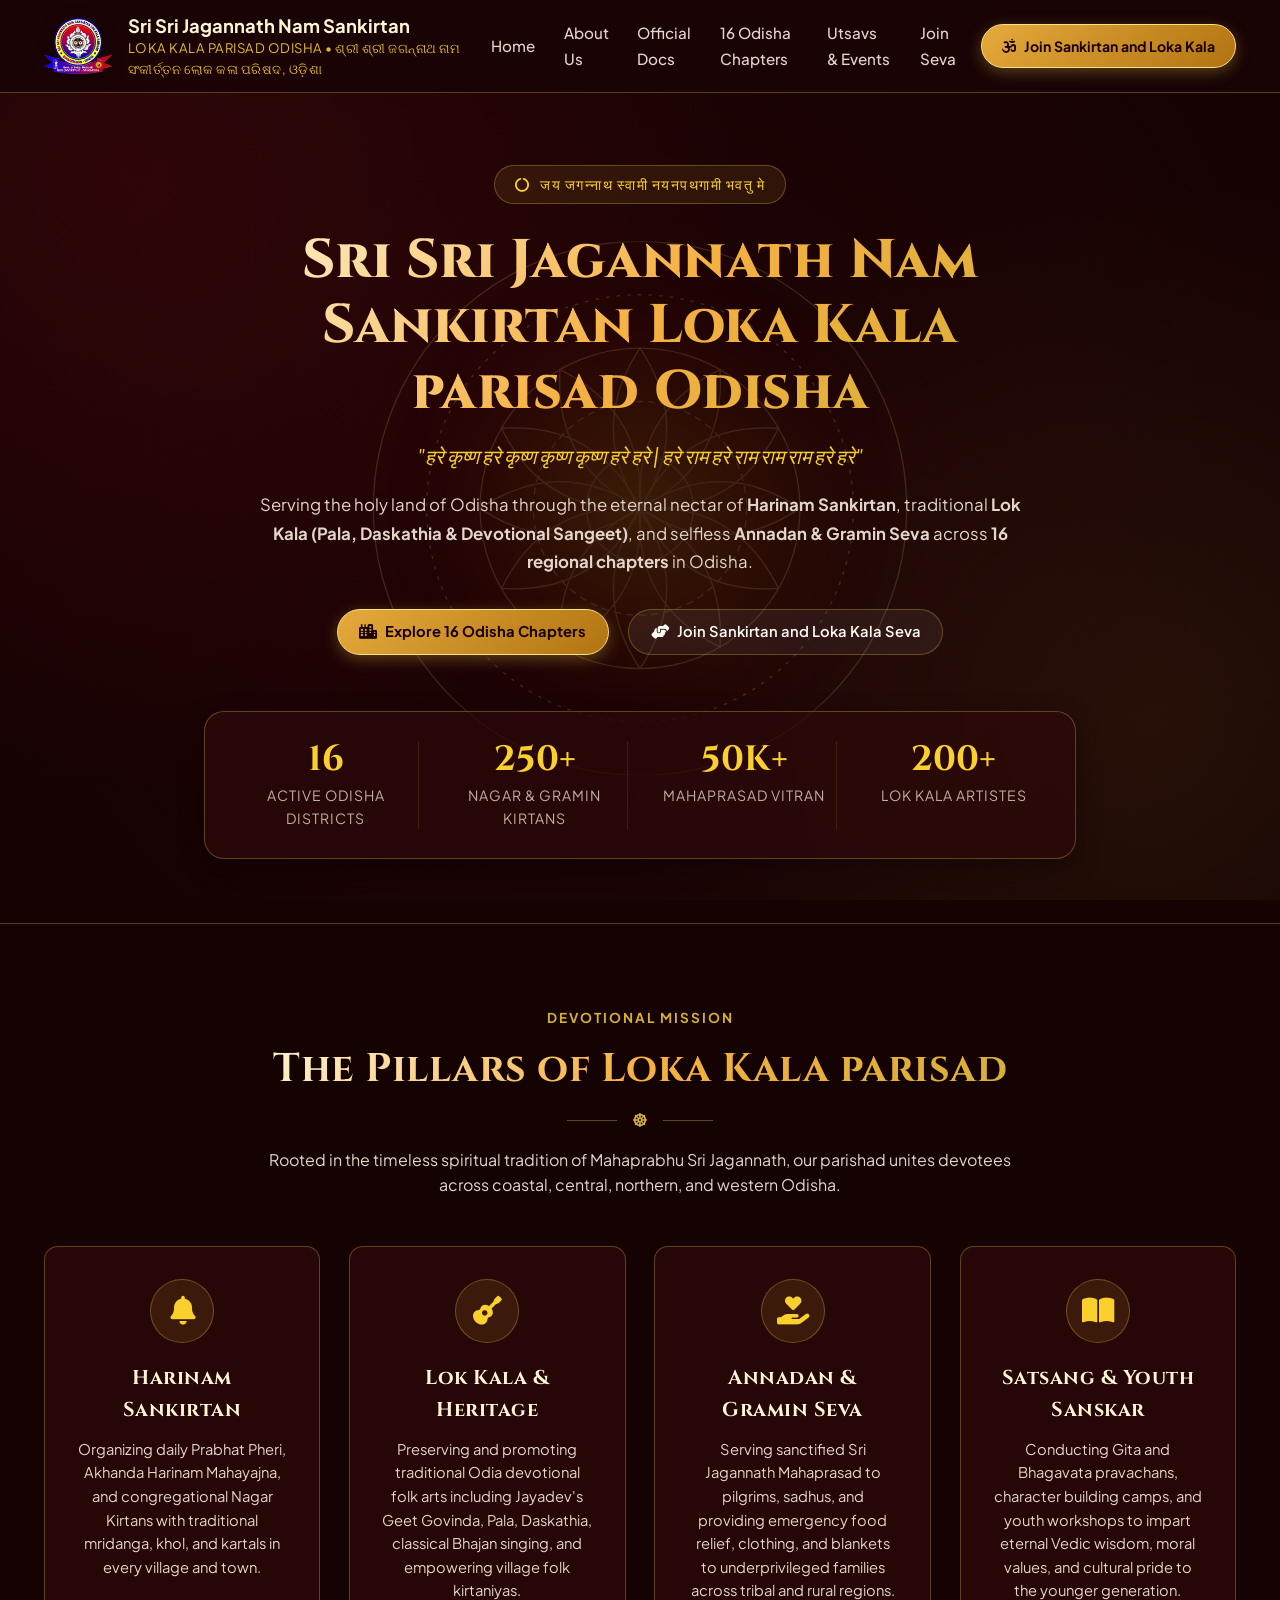
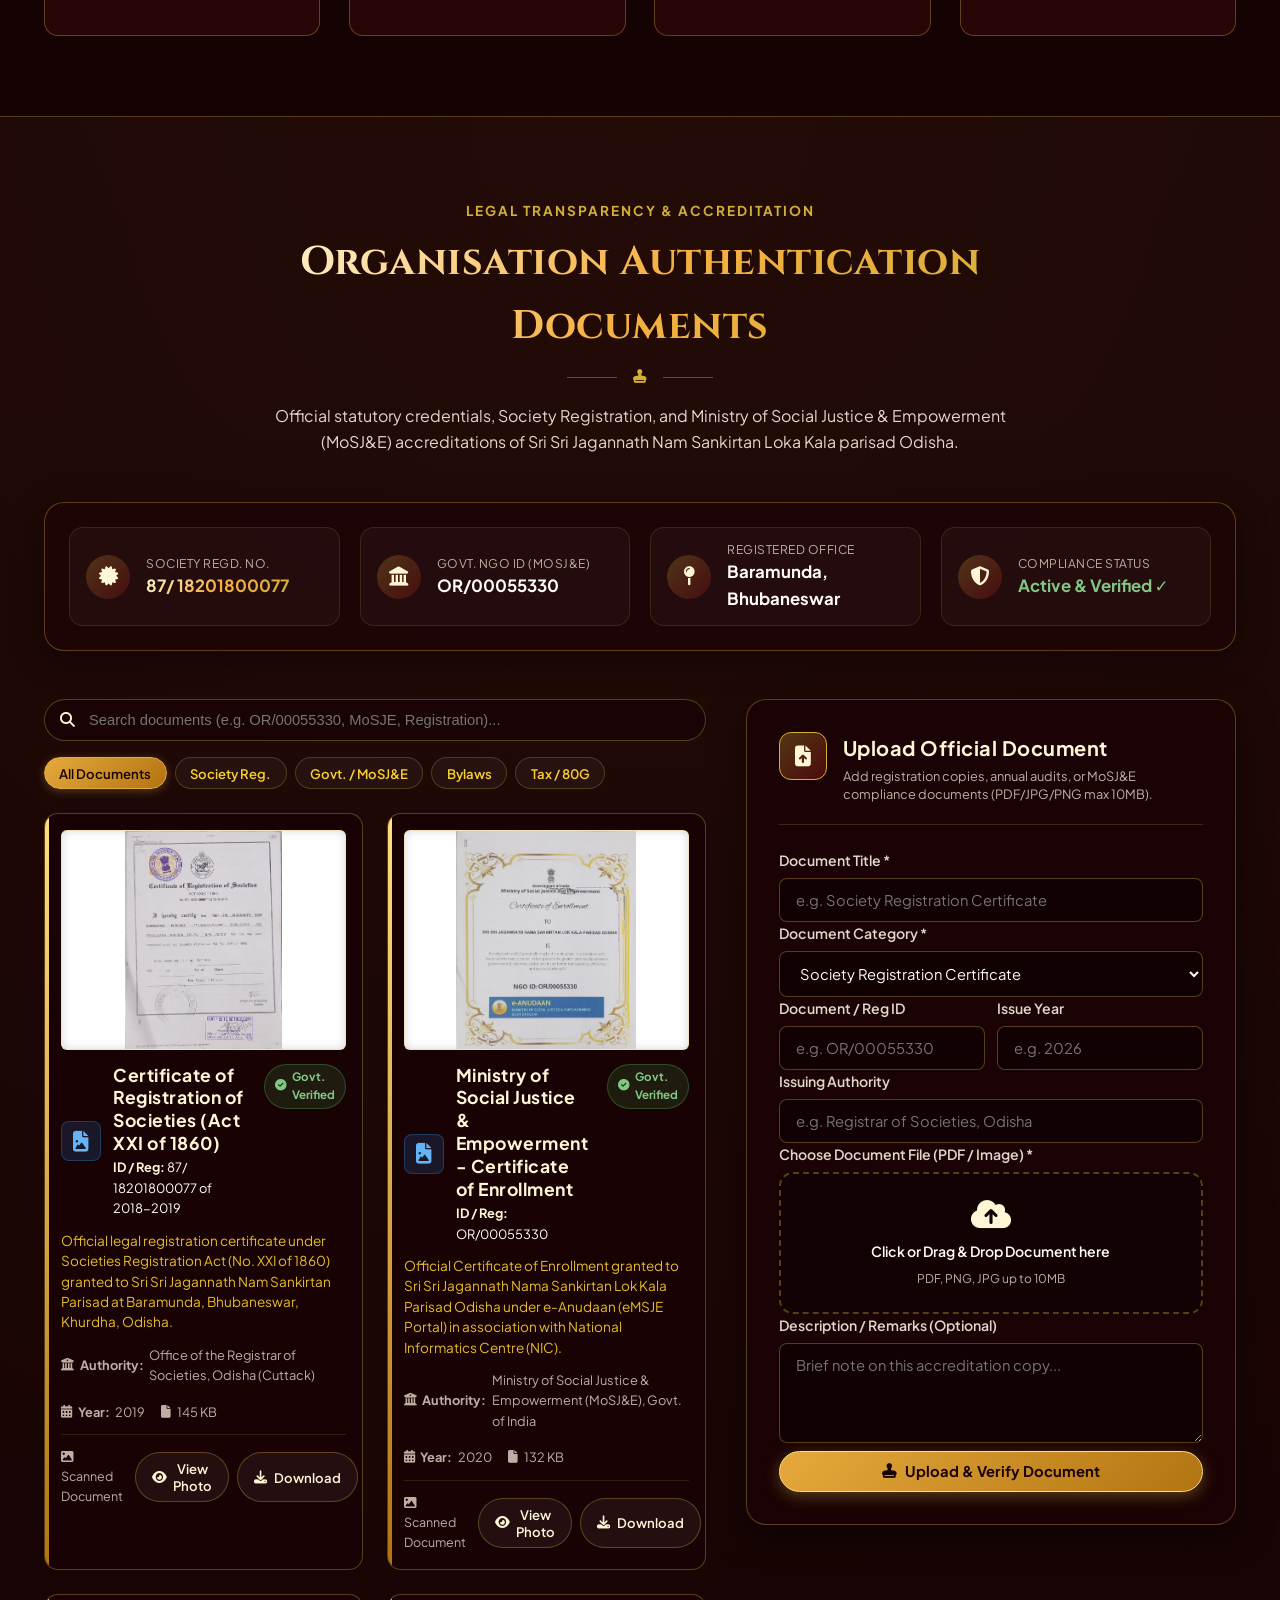
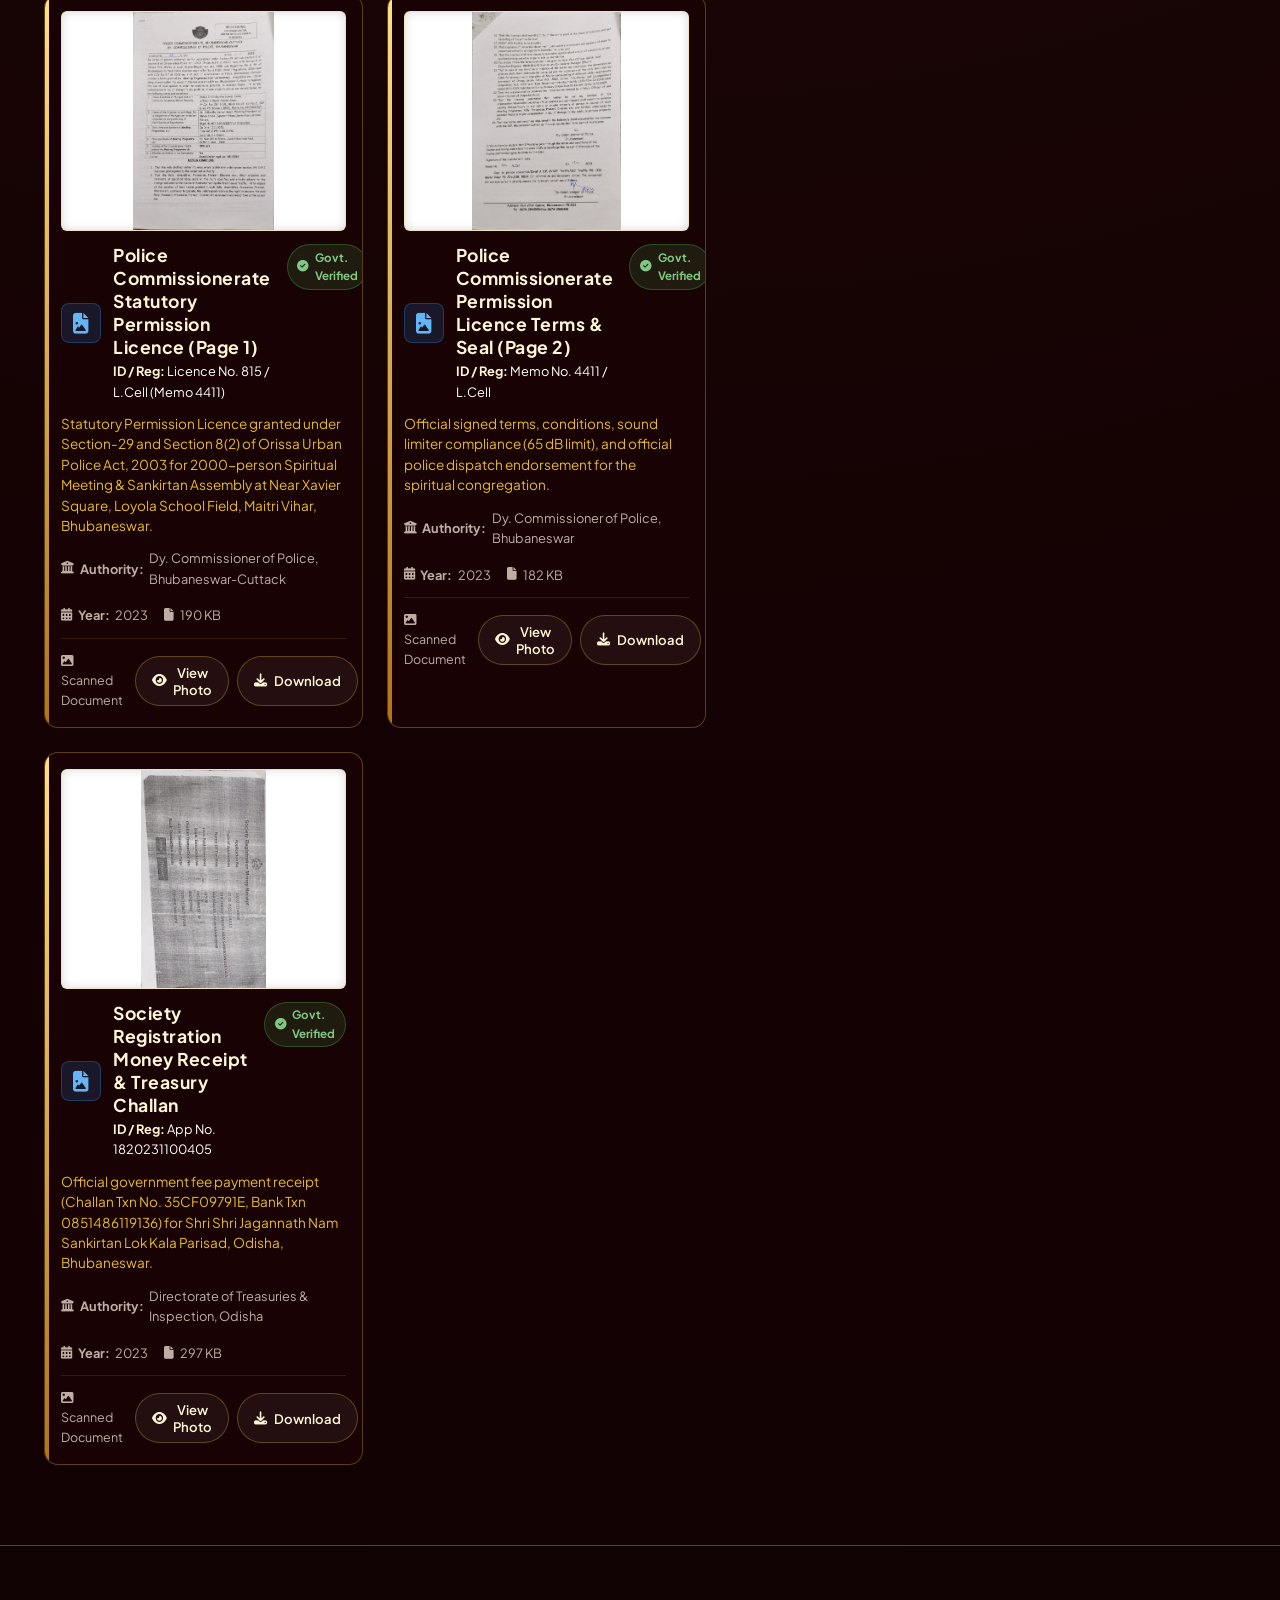
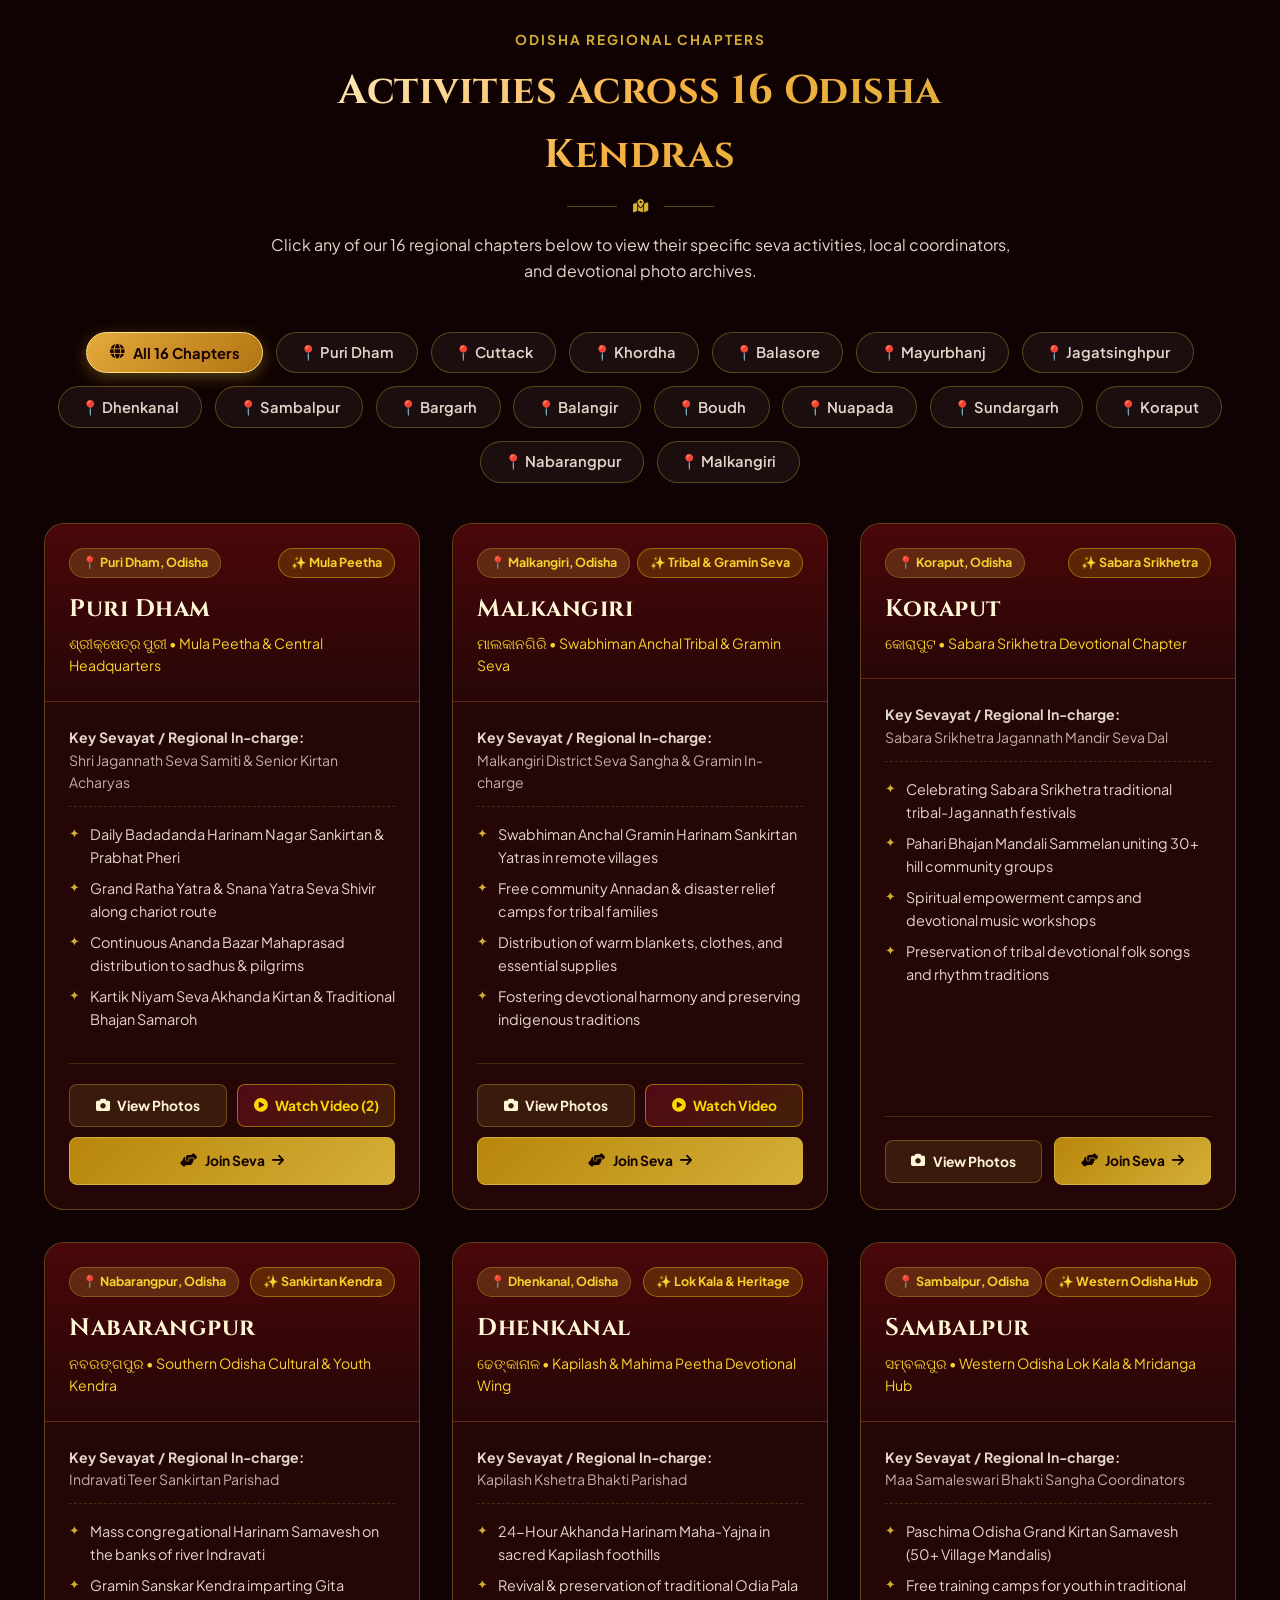
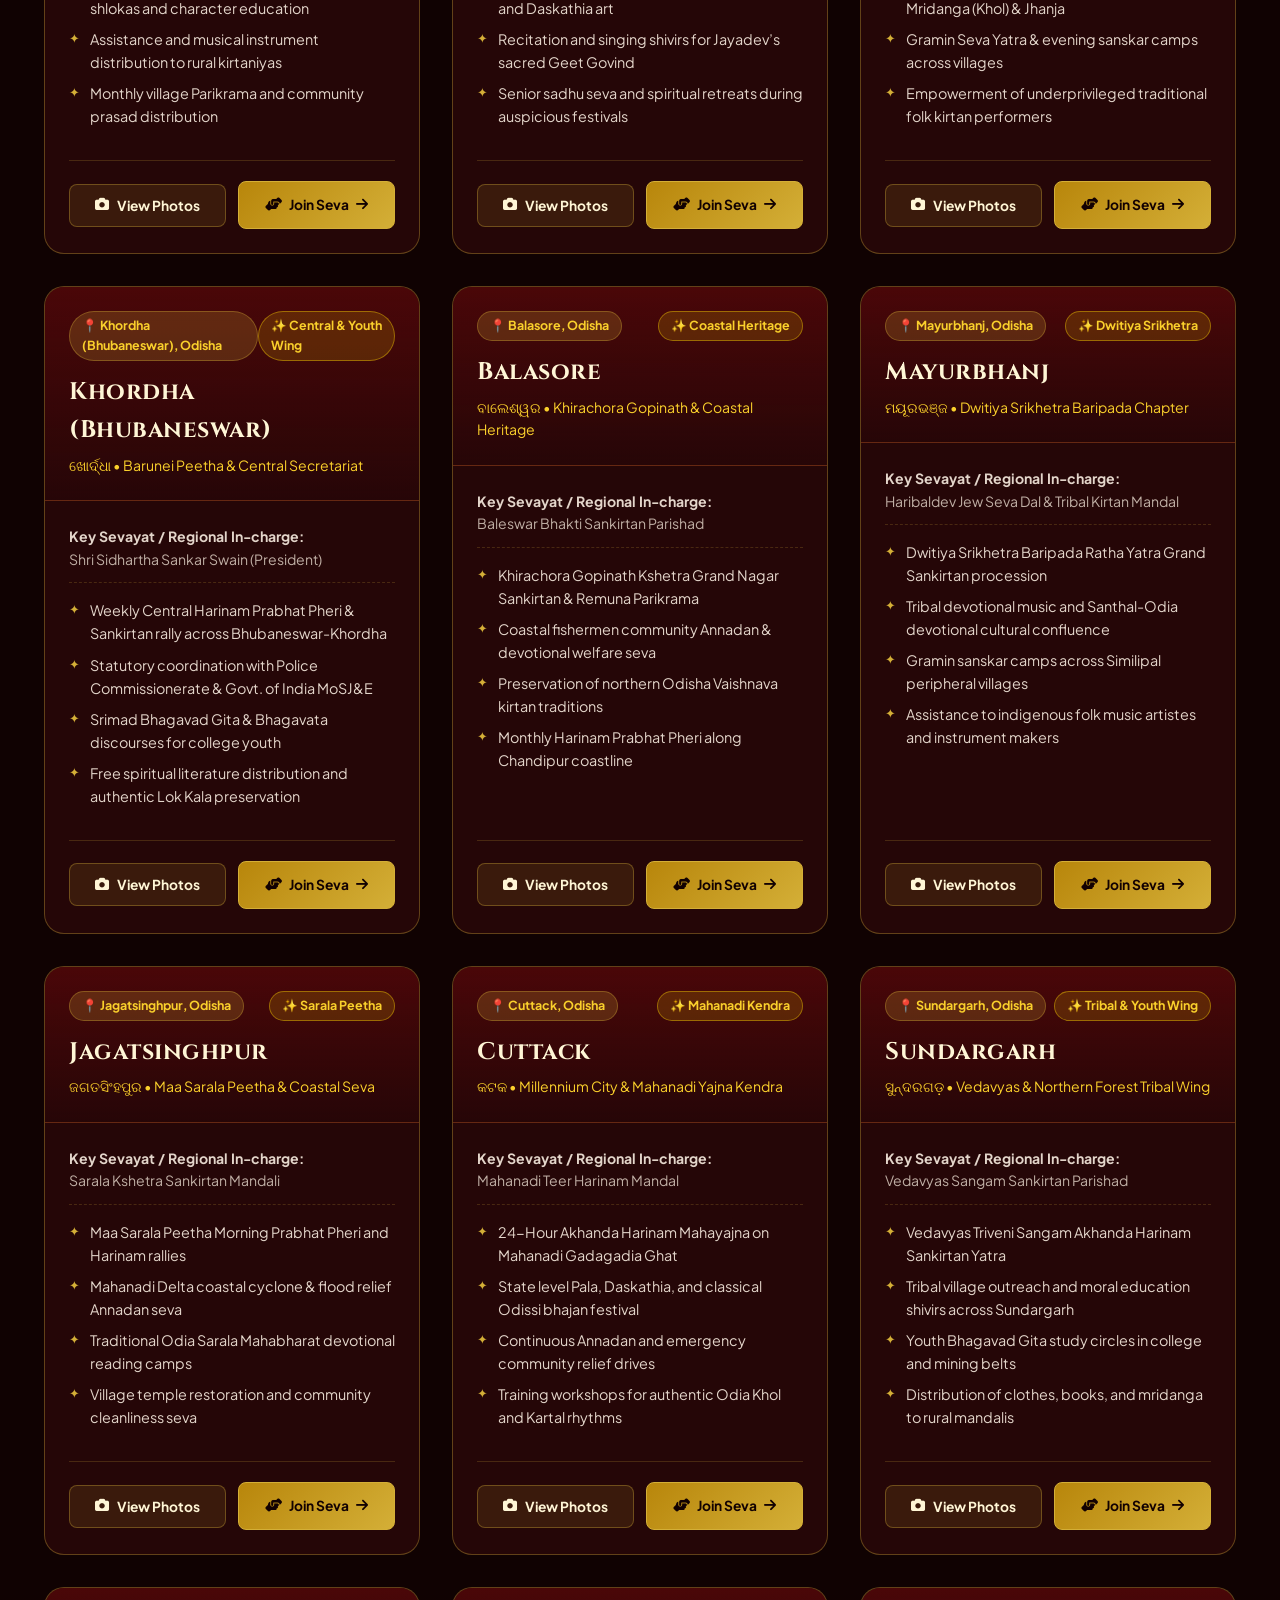
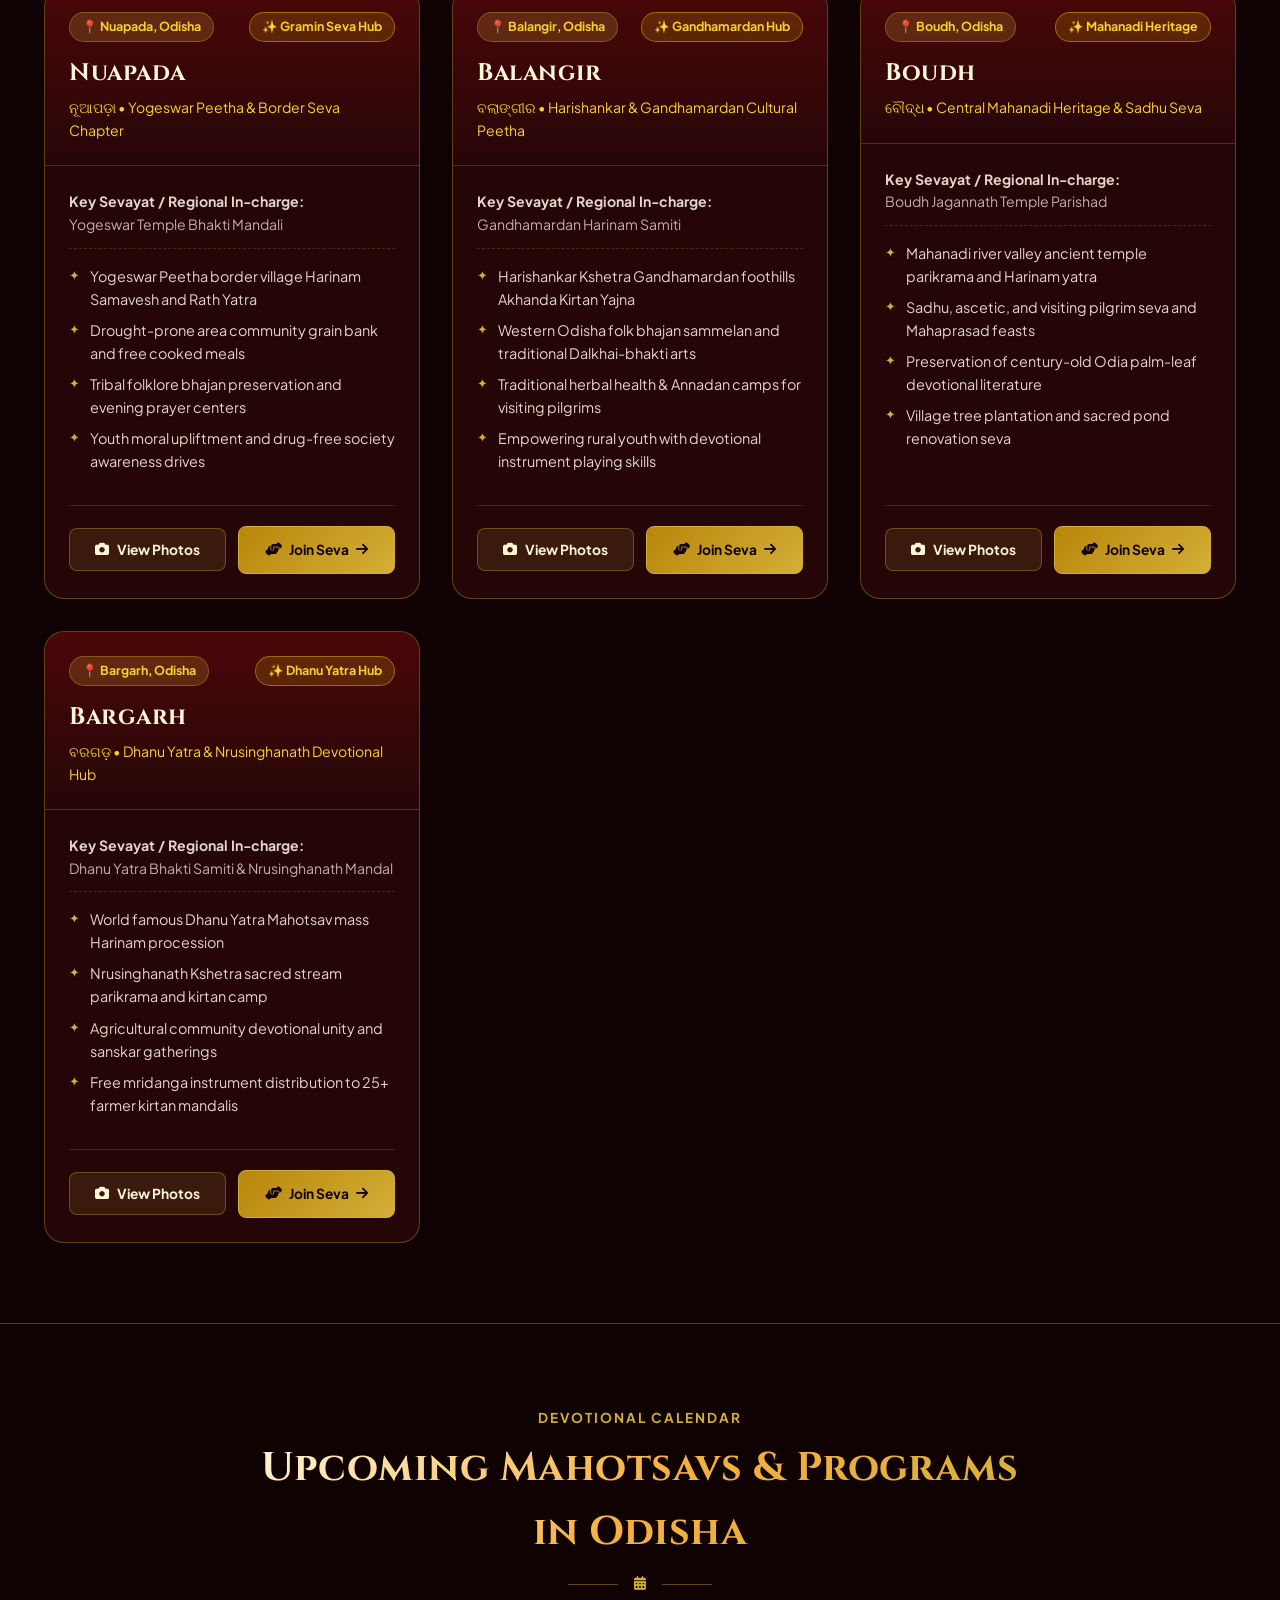
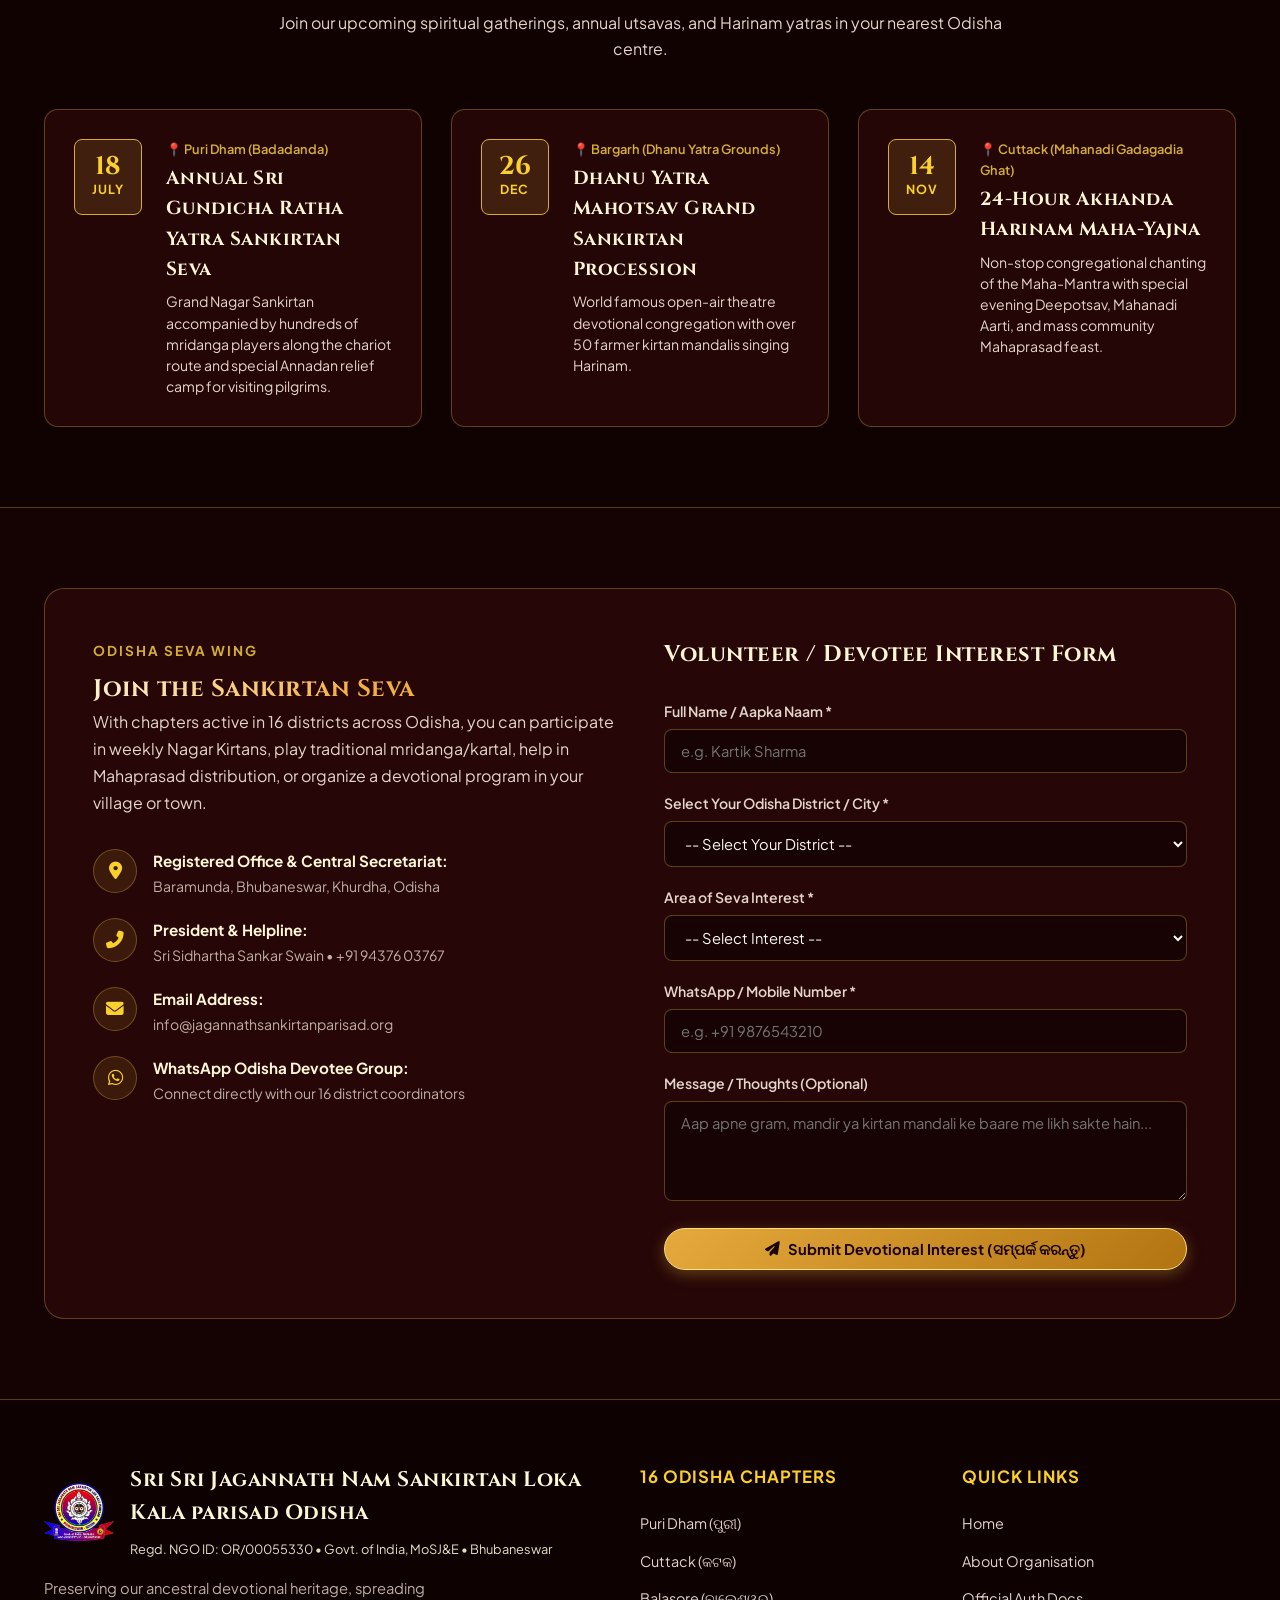
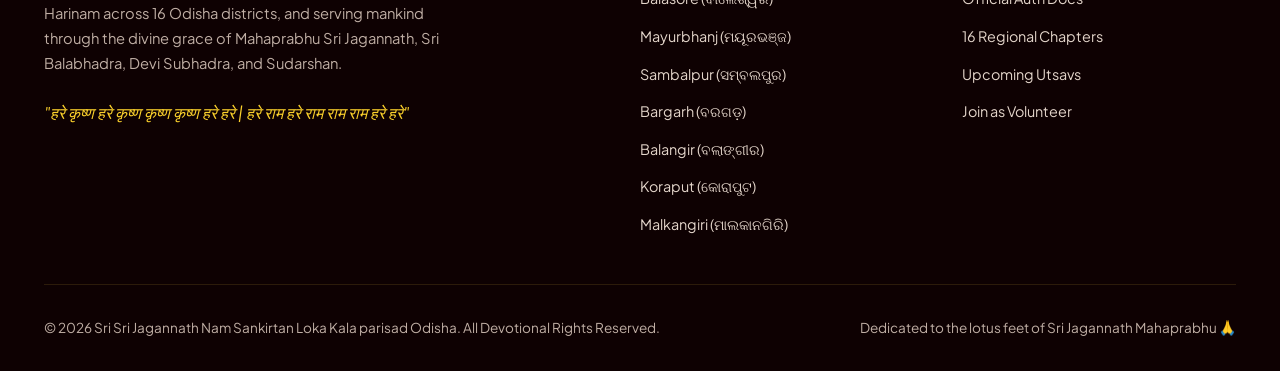
==== commit db7558e8: "Update Registered Office address from Rasulgarh to Baramunda, Bhubaneswar" ====
--- a/index.html
+++ b/index.html
@@ -22,7 +22,7 @@
   <link rel="stylesheet" href="https://cdnjs.cloudflare.com/ajax/libs/font-awesome/6.5.1/css/all.min.css" integrity="sha512-DTOQO9RWCH3ppGqcWaEA1BIZOC6xxalwEsw9c2QQeAIftl+Vegovlnee1c9QX4TctnWMn13TZye+giMm8e2LwA==" crossorigin="anonymous" referrerpolicy="no-referrer" />
 
   <!-- Core Stylesheet -->
-  <link rel="stylesheet" href="css/styles.css?v=20261108h">
+  <link rel="stylesheet" href="css/styles.css?v=20261108i">
 </head>
 <body>
 
@@ -232,7 +232,7 @@
           <div class="cred-icon"><i class="fas fa-map-pin"></i></div>
           <div class="cred-info">
             <span class="cred-label">Registered Office</span>
-            <strong class="cred-value">Rasulgarh, Bhubaneswar</strong>
+            <strong class="cred-value">Baramunda, Bhubaneswar</strong>
           </div>
         </div>
         <div class="credential-item">
@@ -289,7 +289,7 @@
                     <i class="fas fa-check-circle"></i> Govt. Verified
                   </span>
                 </div>
-                <p class="doc-desc">Official legal registration certificate under Societies Registration Act (No. XXI of 1860) granted to Sri Sri Jagannath Nam Sankirtan Parisad at Sambadbhavan, Rasulgarh, Khurdha, Odisha, PIN - 751010.</p>
+                <p class="doc-desc">Official legal registration certificate under Societies Registration Act (No. XXI of 1860) granted to Sri Sri Jagannath Nam Sankirtan Parisad at Baramunda, Bhubaneswar, Khurdha, Odisha.</p>
                 <div class="doc-meta">
                   <span><i class="fas fa-university"></i> <strong>Authority:</strong> Office of the Registrar of Societies, Odisha (Cuttack)</span>
                   <span><i class="fas fa-calendar-alt"></i> <strong>Year:</strong> 2019</span>
@@ -752,7 +752,7 @@
               </div>
               <div class="contact-detail-text">
                 <strong>Registered Office & Central Secretariat:</strong>
-                <span>Sambadbhavan, Rasulgarh, Khurdha, Bhubaneswar - 751010, Odisha</span>
+                <span>Baramunda, Bhubaneswar, Khurdha, Odisha</span>
               </div>
             </li>
 
@@ -981,6 +981,6 @@
   </button>
 
   <!-- Application Script -->
-  <script src="js/app.js?v=20261108h"></script>
+  <script src="js/app.js?v=20261108i"></script>
 </body>
 </html>
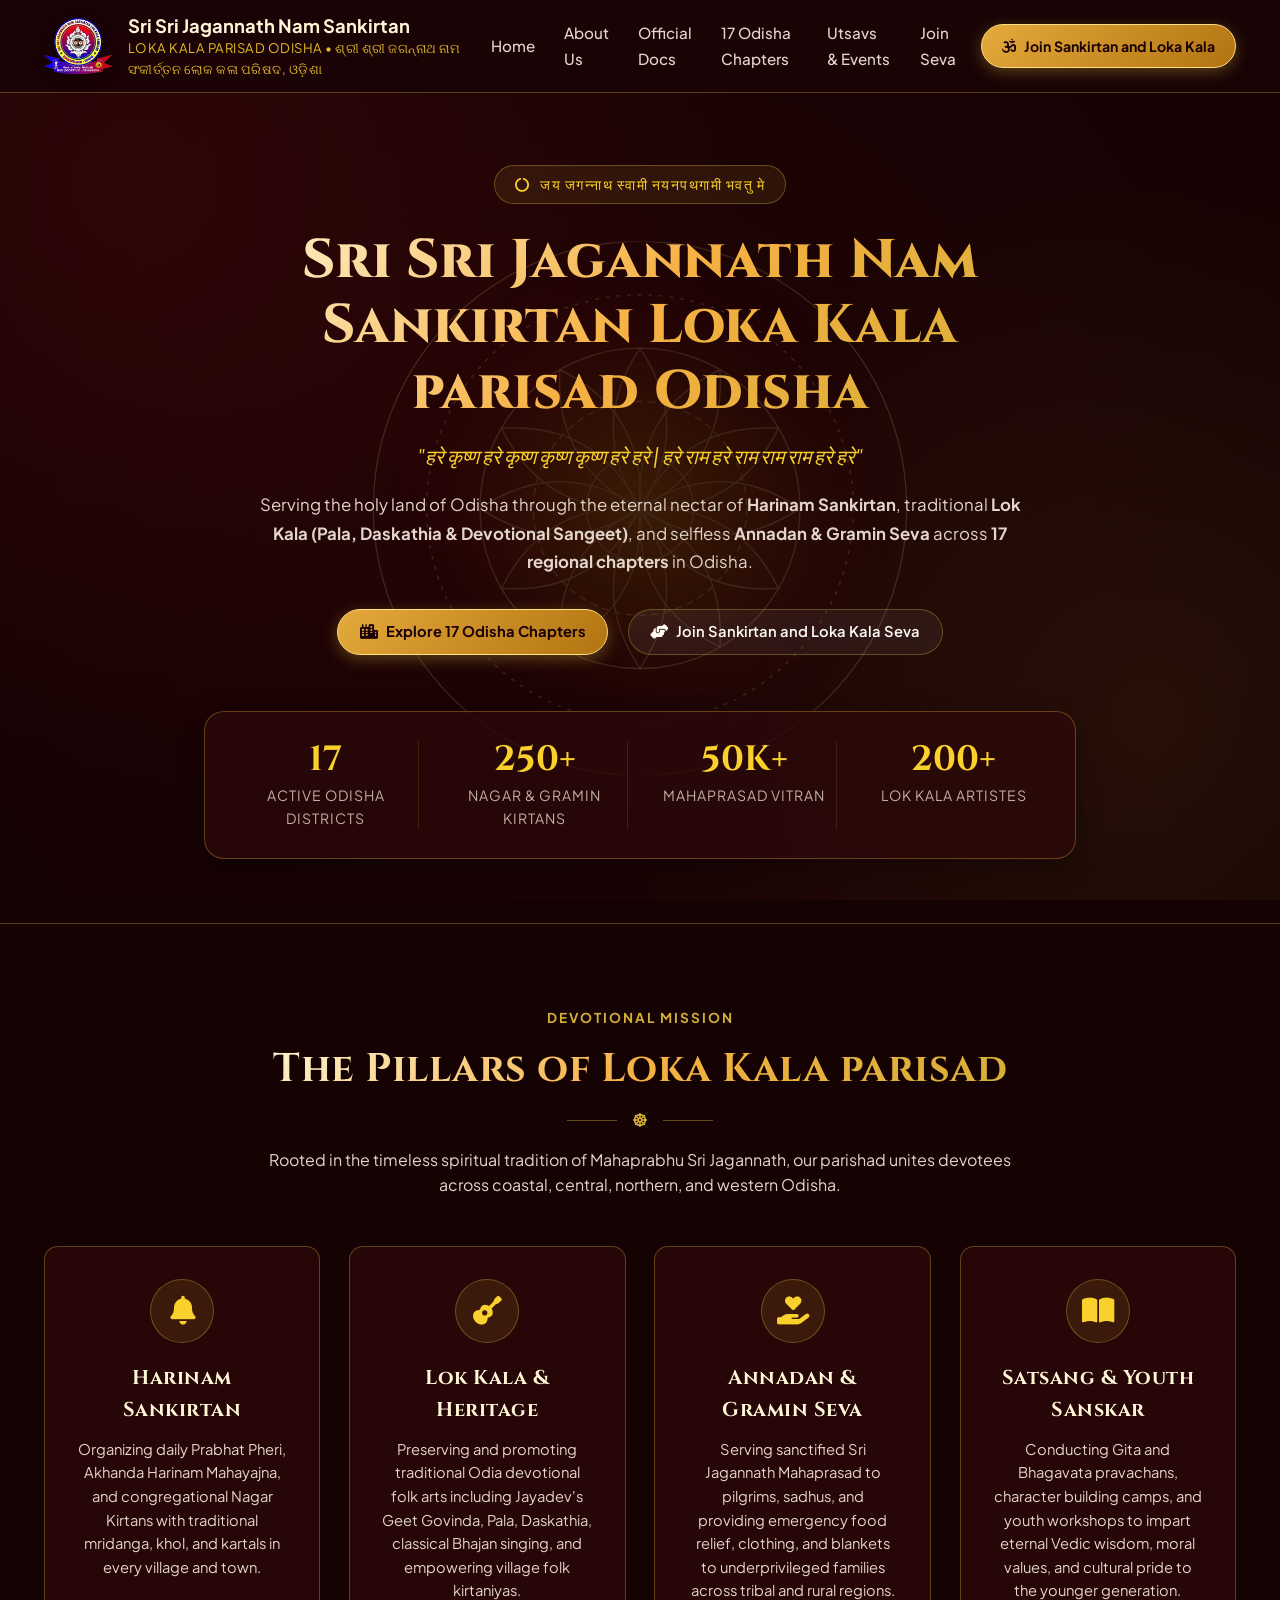
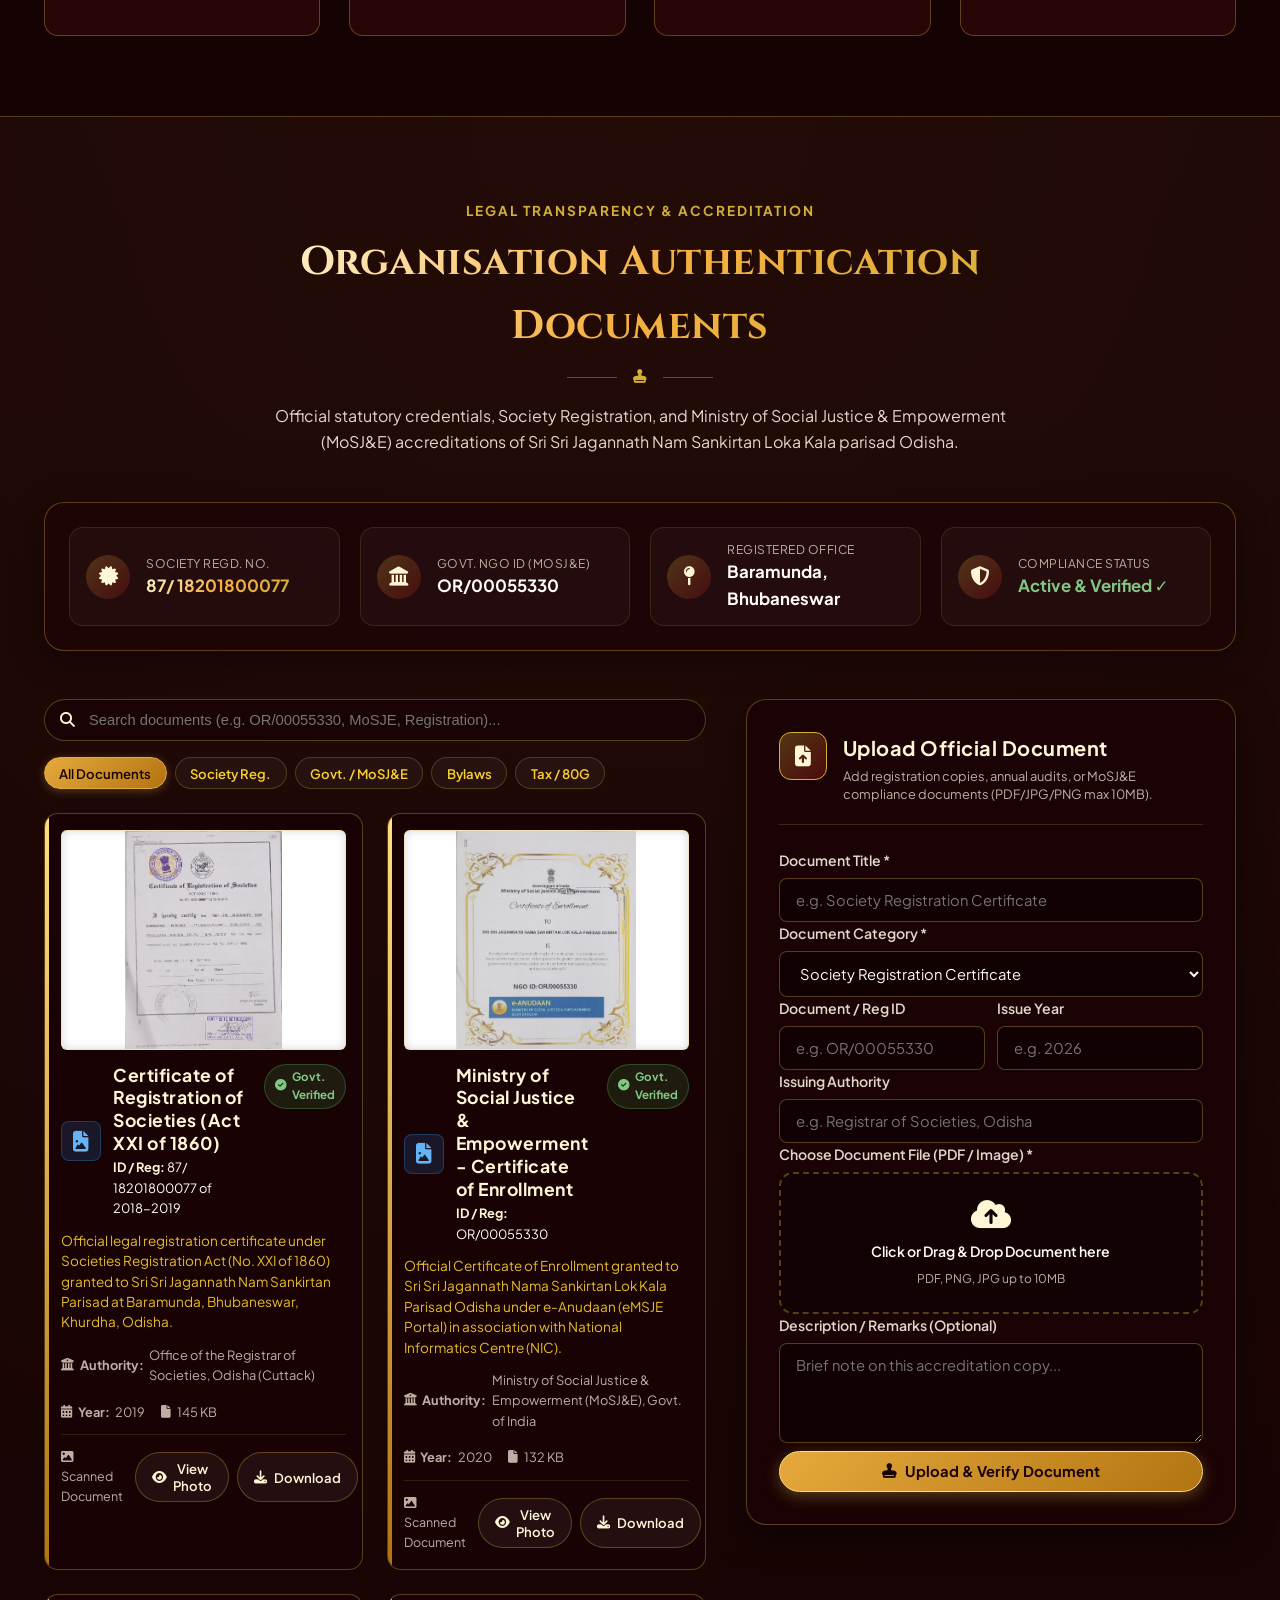
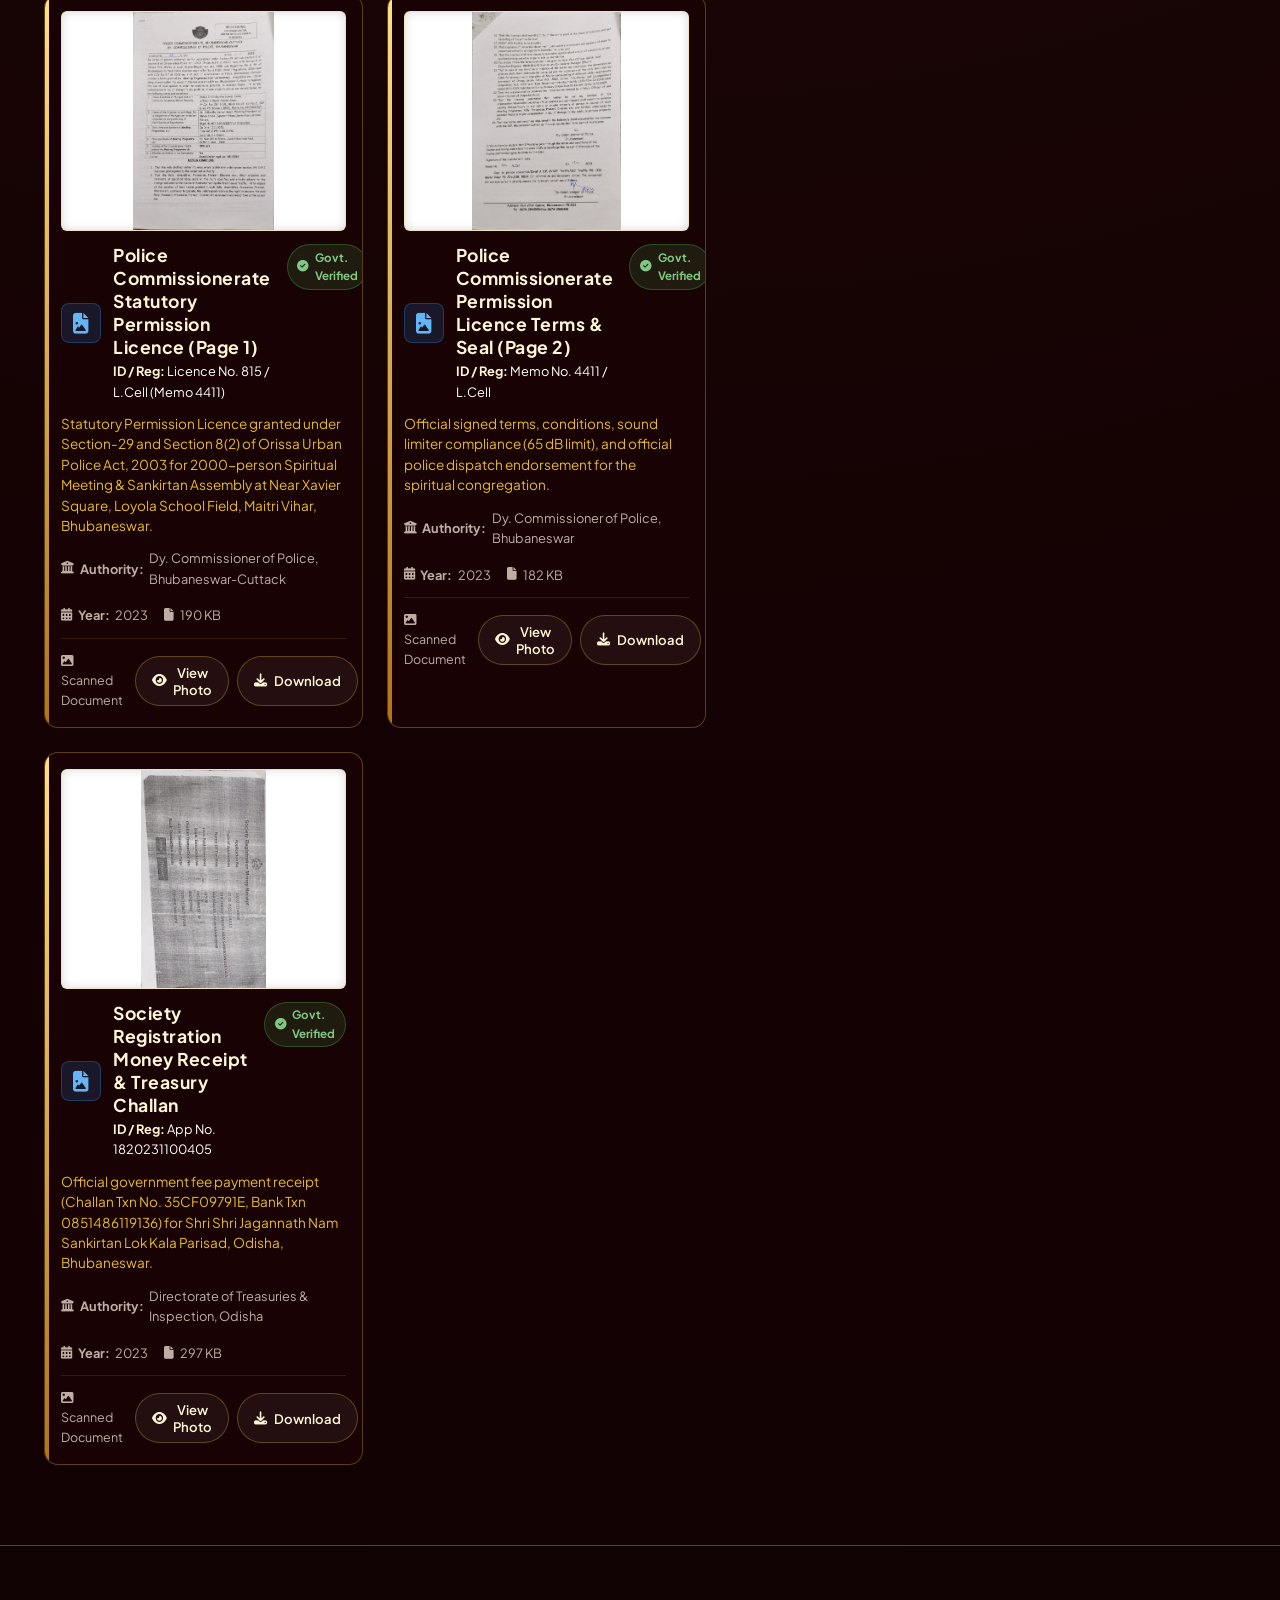
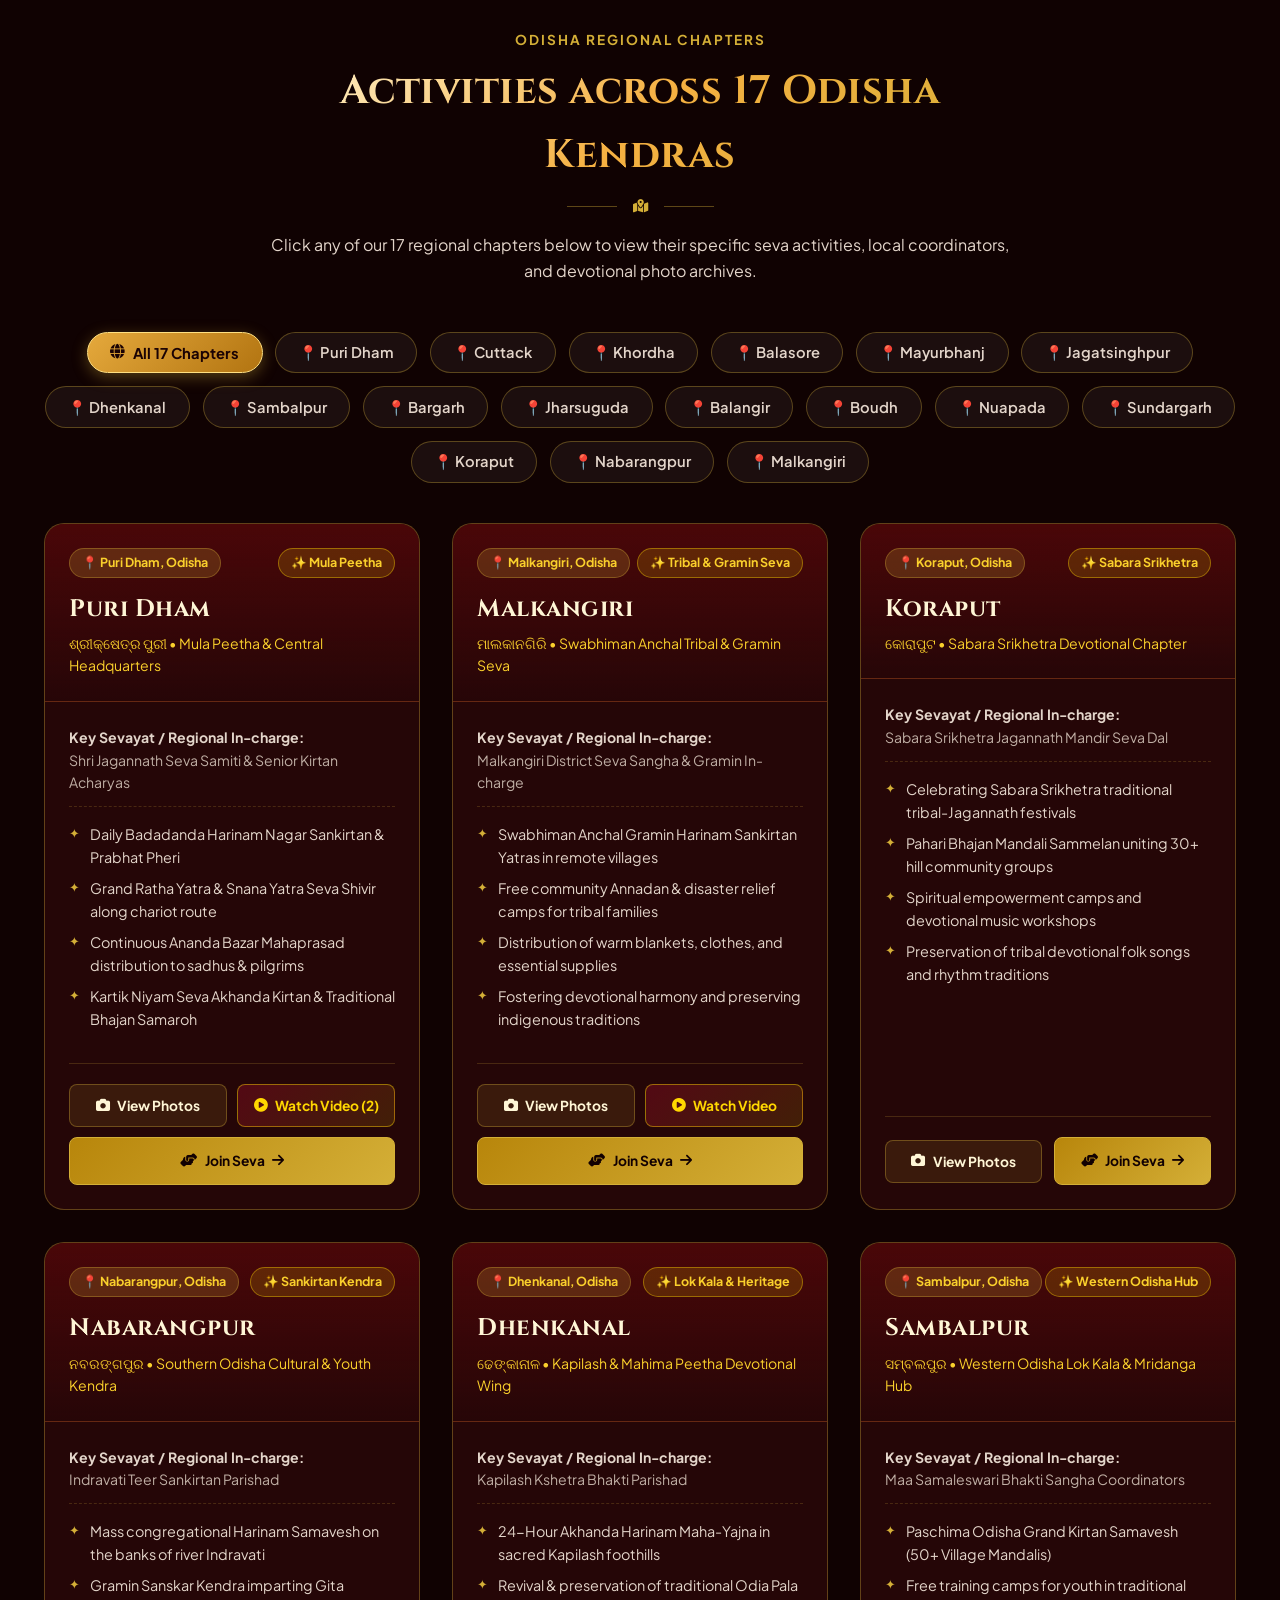
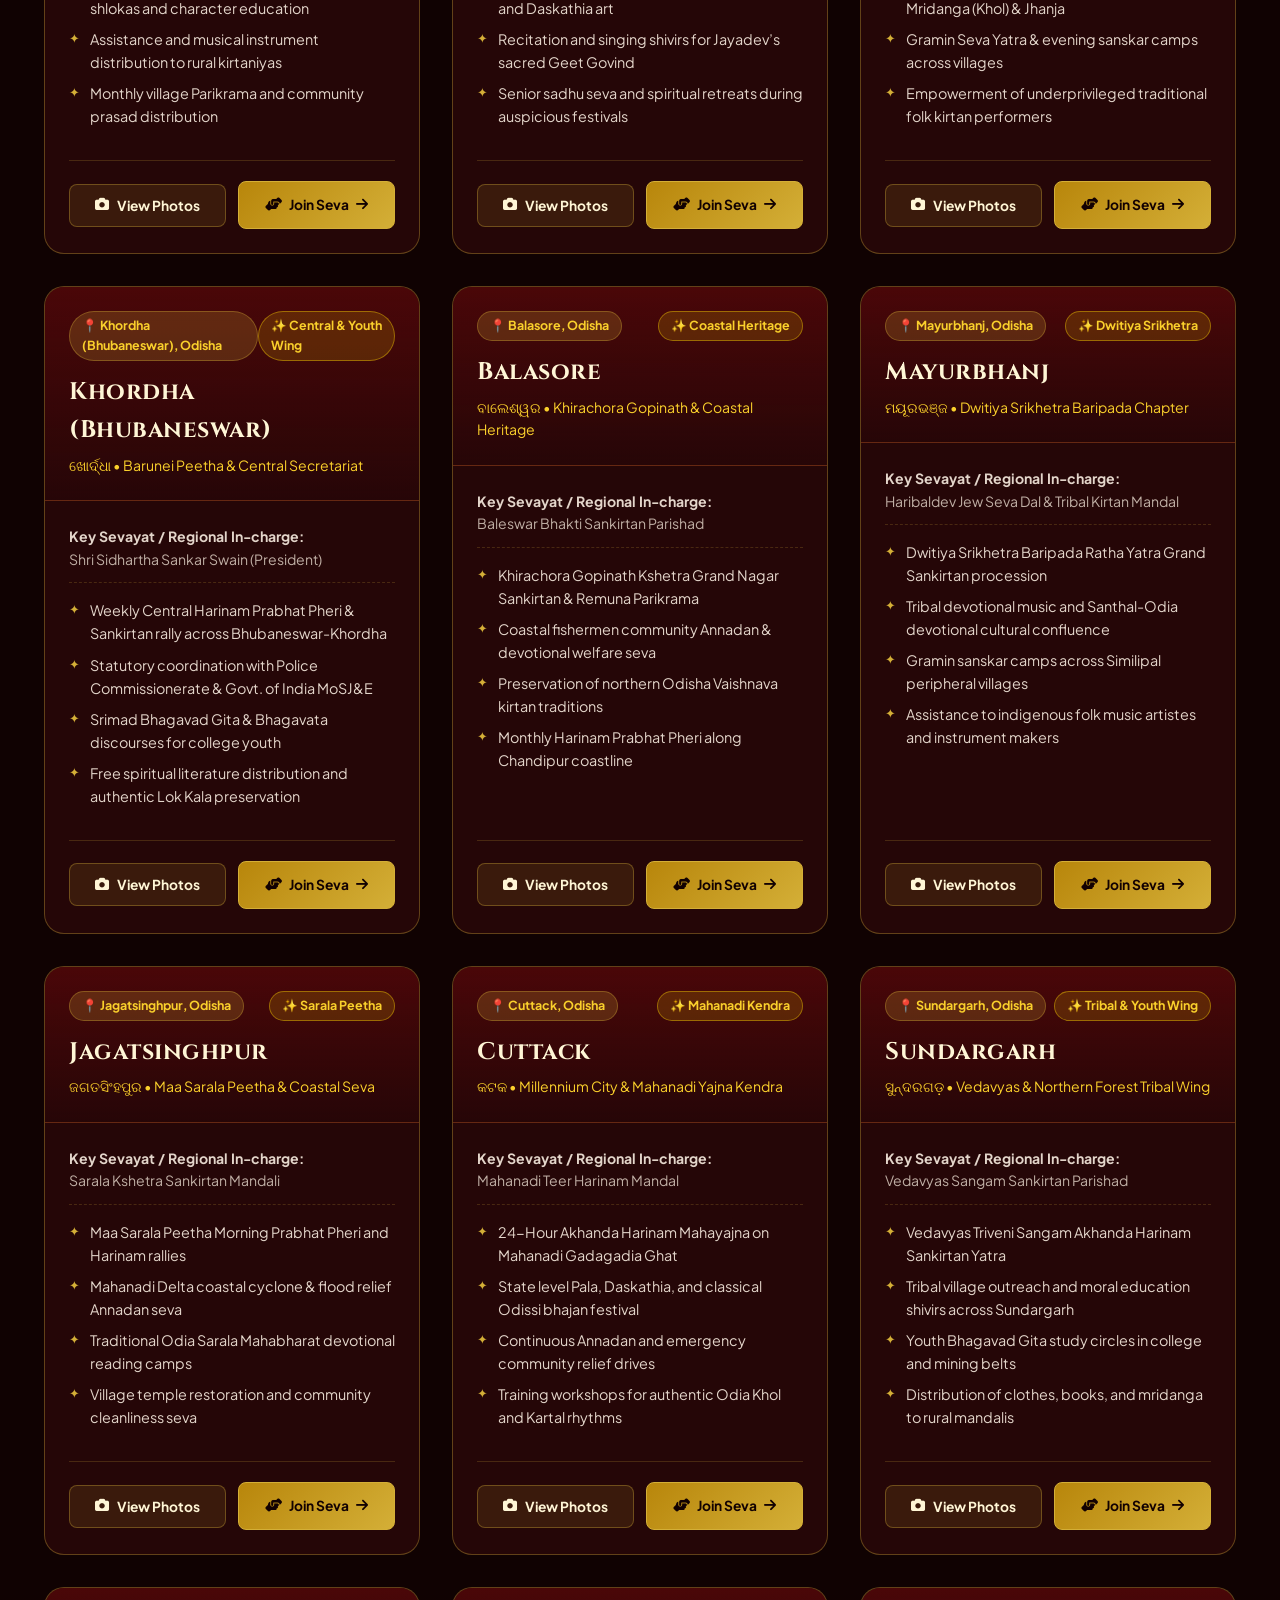
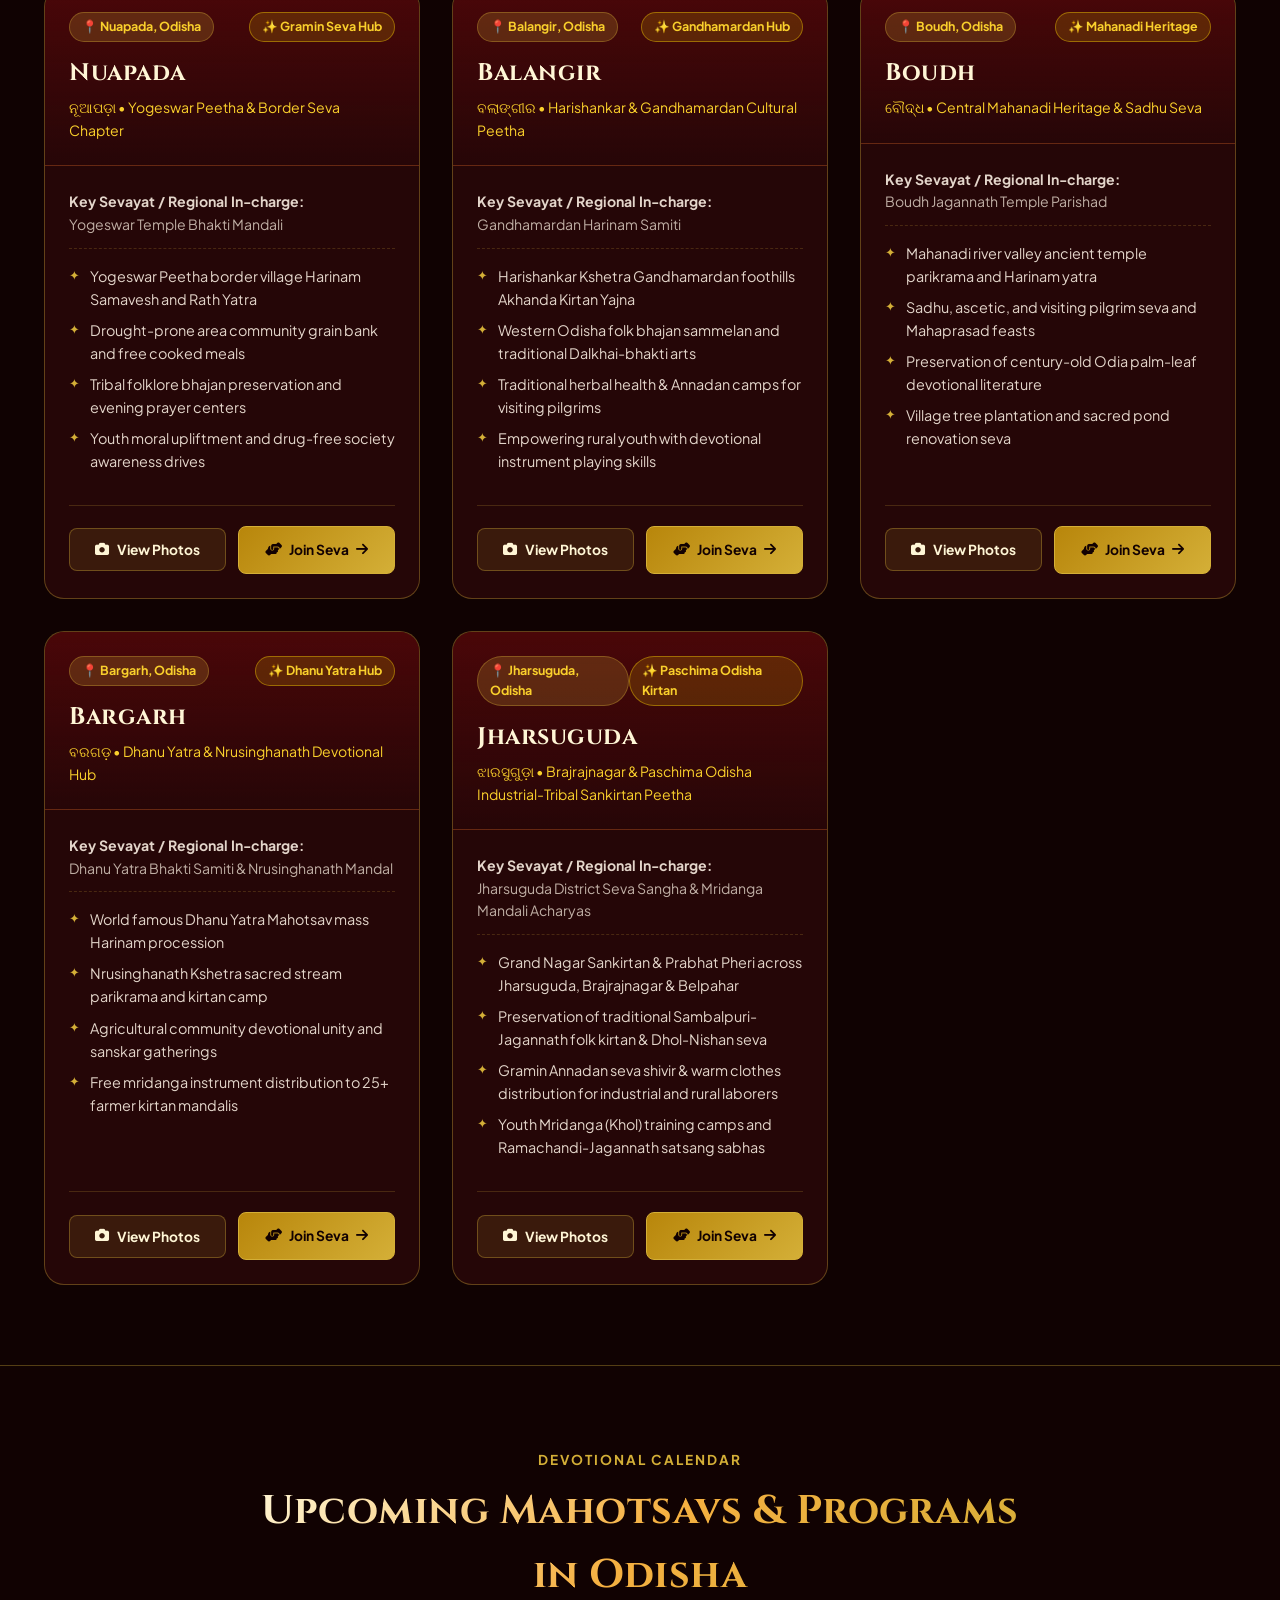
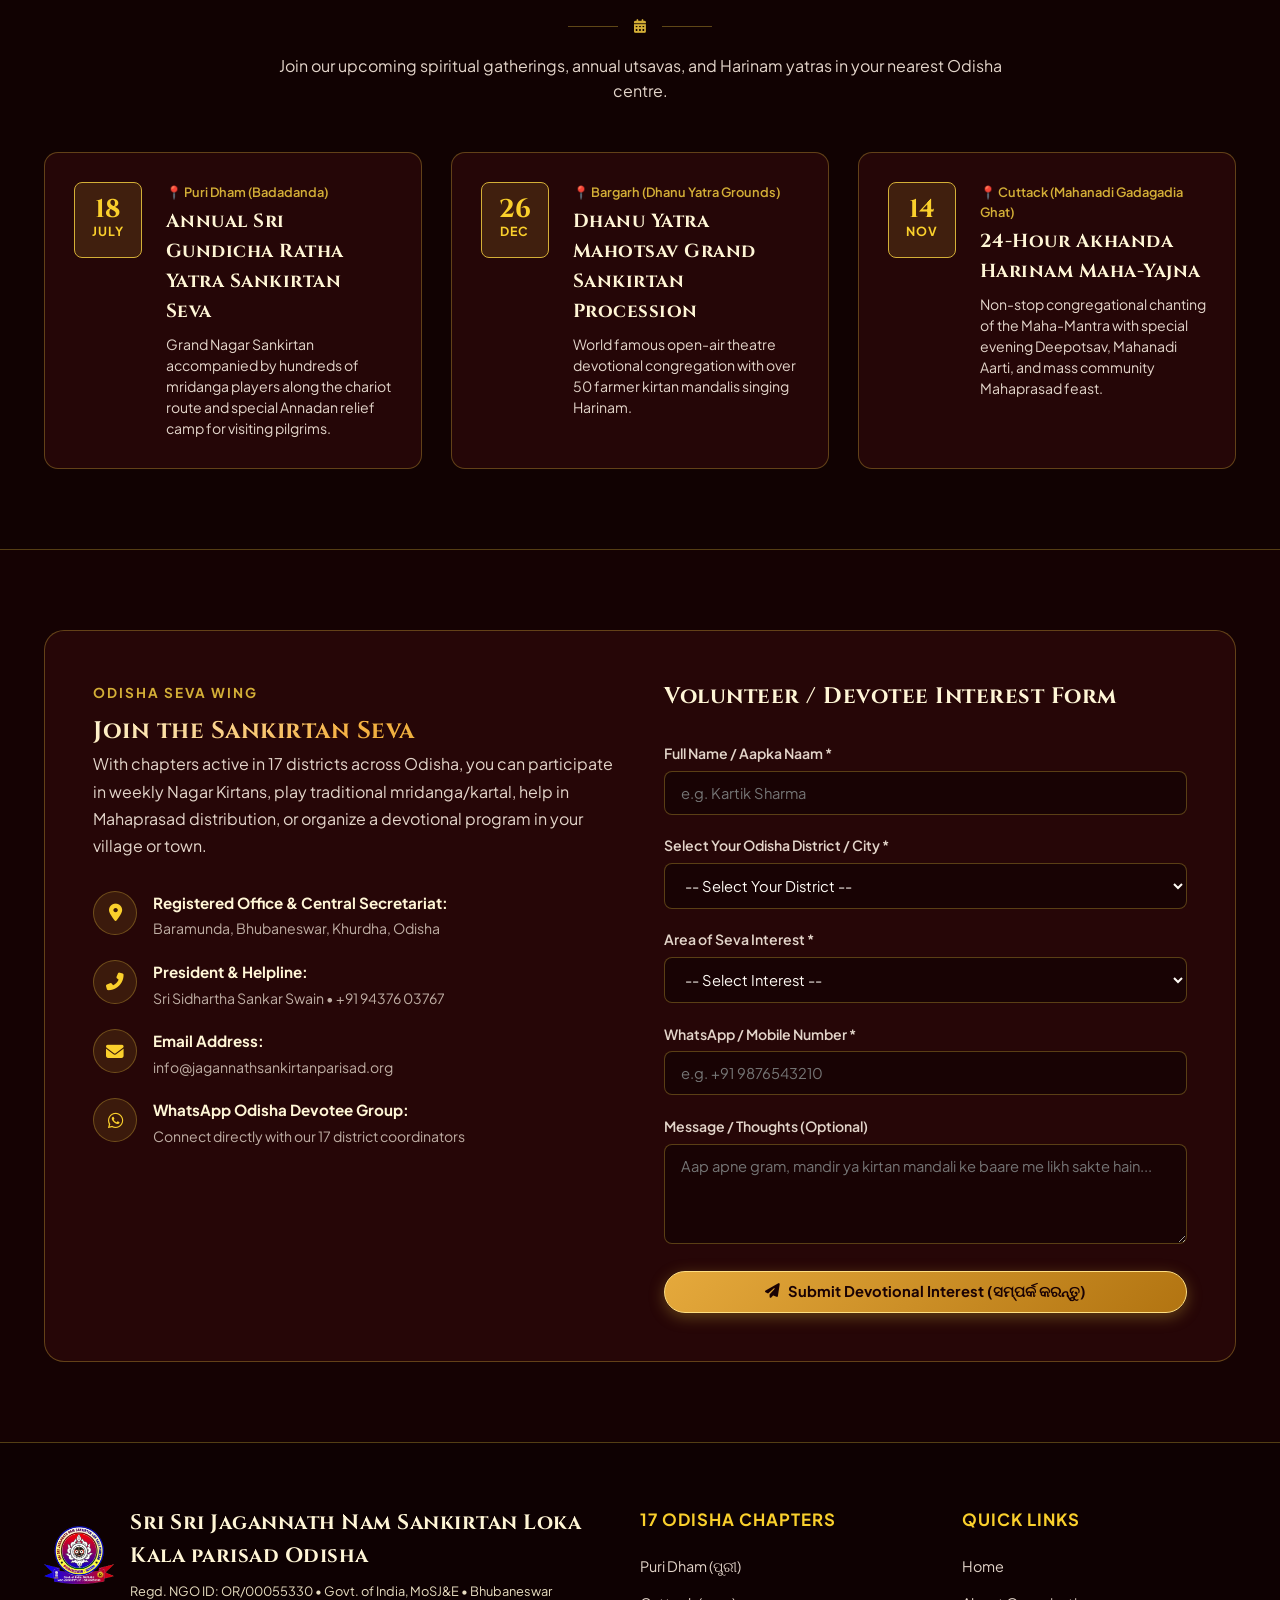
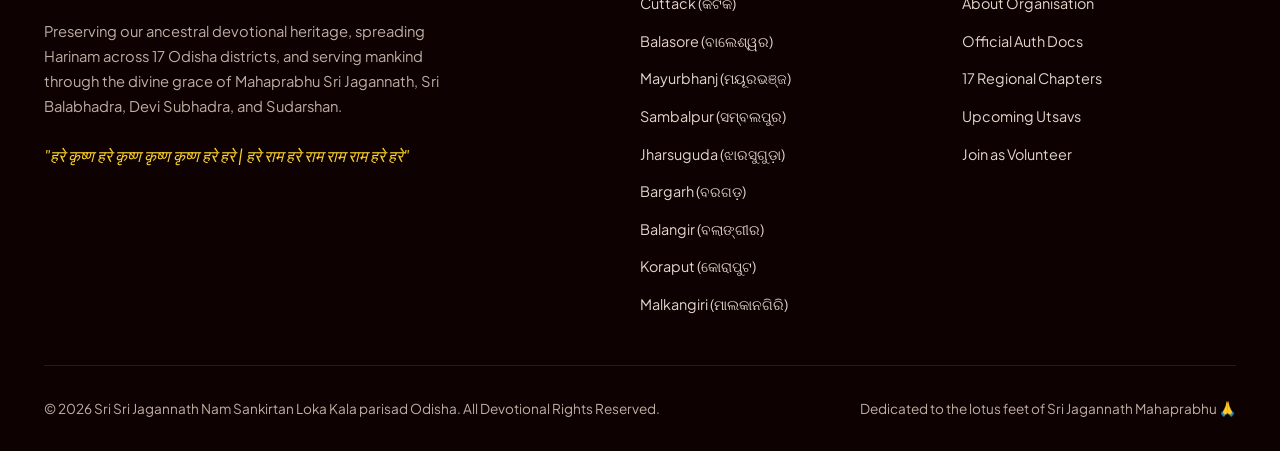
==== commit 8f576999: "Add 17th district Jharsuguda to Odisha chapters, photo gallery, and volunteer selection" ====
--- a/index.html
+++ b/index.html
@@ -3,12 +3,12 @@
 <head>
   <meta charset="UTF-8">
   <meta name="viewport" content="width=device-width, initial-scale=1.0">
-  <meta name="description" content="Sri Sri Jagannath Nam Sankirtan Loka Kala parisad Odisha - Spiritual organisation catalogue showcasing Harinam Sankirtan, traditional Lok Kala, and community seva across 16 Odisha districts (Puri, Malkangiri, Koraput, Nabarangpur, Dhenkanal, Sambalpur, Khordha, Balasore, Mayurbhanj, Jagatsinghpur, Cuttack, Sundargarh, Nuapada, Balangir, Boudh, Bargarh).">
-  <meta name="keywords" content="Jagannath, Sankirtan, Loka Kala, Odisha, Puri, Malkangiri, Koraput, Nabarangpur, Dhenkanal, Sambalpur, Khordha, Balasore, Mayurbhanj, Jagatsinghpur, Cuttack, Sundargarh, Nuapada, Balangir, Boudh, Bargarh">
+  <meta name="description" content="Sri Sri Jagannath Nam Sankirtan Loka Kala parisad Odisha - Spiritual organisation catalogue showcasing Harinam Sankirtan, traditional Lok Kala, and community seva across 17 Odisha districts (Puri, Malkangiri, Koraput, Nabarangpur, Dhenkanal, Sambalpur, Khordha, Balasore, Mayurbhanj, Jagatsinghpur, Cuttack, Sundargarh, Nuapada, Balangir, Boudh, Bargarh, Jharsuguda).">
+  <meta name="keywords" content="Jagannath, Sankirtan, Loka Kala, Odisha, Puri, Malkangiri, Koraput, Nabarangpur, Dhenkanal, Sambalpur, Khordha, Balasore, Mayurbhanj, Jagatsinghpur, Cuttack, Sundargarh, Nuapada, Balangir, Boudh, Bargarh, Jharsuguda">
   <meta http-equiv="Cache-Control" content="no-cache, no-store, must-revalidate">
   <meta http-equiv="Pragma" content="no-cache">
   <meta http-equiv="Expires" content="0">
-  <title>Sri Sri Jagannath Nam Sankirtan Loka Kala parisad Odisha | 16 Odisha Chapters</title>
+  <title>Sri Sri Jagannath Nam Sankirtan Loka Kala parisad Odisha | 17 Odisha Chapters</title>
   
   <!-- Favicon -->
   <link rel="icon" type="image/png" href="assets/icons/official-logo.png">
@@ -45,7 +45,7 @@
           <li><a href="#home" class="nav-link">Home</a></li>
           <li><a href="#about" class="nav-link">About Us</a></li>
           <li><a href="#documents" class="nav-link">Official Docs</a></li>
-          <li><a href="#cities" class="nav-link">16 Odisha Chapters</a></li>
+          <li><a href="#cities" class="nav-link">17 Odisha Chapters</a></li>
           <li><a href="#events" class="nav-link">Utsavs & Events</a></li>
           <li><a href="#contact" class="nav-link">Join Seva</a></li>
         </ul>
@@ -86,13 +86,13 @@
       <p class="hero-description">
         Serving the holy land of Odisha through the eternal nectar of 
         <strong>Harinam Sankirtan</strong>, traditional <strong>Lok Kala (Pala, Daskathia & Devotional Sangeet)</strong>, 
-        and selfless <strong>Annadan & Gramin Seva</strong> across <strong>16 regional chapters</strong> in Odisha.
+        and selfless <strong>Annadan & Gramin Seva</strong> across <strong>17 regional chapters</strong> in Odisha.
       </p>
 
       <div class="hero-buttons">
         <a href="#cities" class="btn-primary">
           <i class="fas fa-city"></i>
-          <span>Explore 16 Odisha Chapters</span>
+          <span>Explore 17 Odisha Chapters</span>
         </a>
         <a href="#contact" class="btn-secondary">
           <i class="fas fa-hands-helping"></i>
@@ -103,7 +103,7 @@
       <!-- Quick Stats Counter -->
       <div class="hero-stats">
         <div class="stat-item">
-          <span class="stat-number">16</span>
+          <span class="stat-number">17</span>
           <span class="stat-label">Active Odisha Districts</span>
         </div>
         <div class="stat-item">
@@ -579,20 +579,20 @@
   </section>
 
   <!-- ======================================================================
-       Odisha Chapters Showcase Section (All 16 Districts)
+       Odisha Chapters Showcase Section (All 17 Districts)
        ====================================================================== -->
   <section class="cities-section" id="cities">
     <div class="container">
       <div class="section-header">
         <span class="section-tag">Odisha Regional Chapters</span>
-        <h2 class="section-title text-gradient-gold">Activities across 16 Odisha Kendras</h2>
+        <h2 class="section-title text-gradient-gold">Activities across 17 Odisha Kendras</h2>
         <div class="section-divider">
           <span></span>
           <i class="fas fa-map-marked-alt"></i>
           <span></span>
         </div>
         <p class="section-desc">
-          Click any of our 16 regional chapters below to view their specific seva activities, local coordinators, 
+          Click any of our 17 regional chapters below to view their specific seva activities, local coordinators, 
           and devotional photo archives.
         </p>
       </div>
@@ -601,7 +601,7 @@
       <nav class="city-nav-tabs" id="cityNavTabs" aria-label="Odisha city filter tabs">
         <button type="button" class="city-tab-btn active" data-city="all">
           <i class="fas fa-globe"></i>
-          <span>All 16 Chapters</span>
+          <span>All 17 Chapters</span>
         </button>
         <button type="button" class="city-tab-btn" data-city="puri">
           <span>📍 Puri Dham</span>
@@ -629,6 +629,9 @@
         </button>
         <button type="button" class="city-tab-btn" data-city="bargarh">
           <span>📍 Bargarh</span>
+        </button>
+        <button type="button" class="city-tab-btn" data-city="jharsuguda">
+          <span>📍 Jharsuguda</span>
         </button>
         <button type="button" class="city-tab-btn" data-city="balangir">
           <span>📍 Balangir</span>
@@ -740,7 +743,7 @@
           <span class="section-tag">Odisha Seva Wing</span>
           <h2 class="text-gradient-gold">Join the Sankirtan Seva</h2>
           <p>
-            With chapters active in 16 districts across Odisha, you can participate in weekly Nagar Kirtans, 
+            With chapters active in 17 districts across Odisha, you can participate in weekly Nagar Kirtans, 
             play traditional mridanga/kartal, help in Mahaprasad distribution, or organize a devotional program 
             in your village or town.
           </p>
@@ -782,7 +785,7 @@
               </div>
               <div class="contact-detail-text">
                 <strong>WhatsApp Odisha Devotee Group:</strong>
-                <span>Connect directly with our 16 district coordinators</span>
+                <span>Connect directly with our 17 district coordinators</span>
               </div>
             </li>
           </ul>
@@ -813,6 +816,7 @@
                 <option value="Dhenkanal">Dhenkanal (ଢେଙ୍କାନାଳ)</option>
                 <option value="Sambalpur">Sambalpur (ସମ୍ବଲପୁର)</option>
                 <option value="Bargarh">Bargarh (ବରଗଡ଼)</option>
+                <option value="Jharsuguda">Jharsuguda (ଝାରସୁଗୁଡ଼ା)</option>
                 <option value="Balangir">Balangir (ବଲାଙ୍ଗୀର)</option>
                 <option value="Boudh">Boudh (ବୌଦ୍ଧ)</option>
                 <option value="Nuapada">Nuapada (ନୂଆପଡ଼ା)</option>
@@ -871,7 +875,7 @@
             </div>
           </div>
           <p>
-            Preserving our ancestral devotional heritage, spreading Harinam across 16 Odisha districts, and serving mankind 
+            Preserving our ancestral devotional heritage, spreading Harinam across 17 Odisha districts, and serving mankind 
             through the divine grace of Mahaprabhu Sri Jagannath, Sri Balabhadra, Devi Subhadra, and Sudarshan.
           </p>
           <div class="footer-devotional-mantra">
@@ -880,13 +884,14 @@
         </div>
 
         <div class="footer-links-col">
-          <h5>16 Odisha Chapters</h5>
+          <h5>17 Odisha Chapters</h5>
           <ul class="footer-links-list">
             <li><a href="#cities">Puri Dham (ପୁରୀ)</a></li>
             <li><a href="#cities">Cuttack (କଟକ)</a></li>
             <li><a href="#cities">Balasore (ବାଲେଶ୍ୱର)</a></li>
             <li><a href="#cities">Mayurbhanj (ମୟୂରଭଞ୍ଜ)</a></li>
             <li><a href="#cities">Sambalpur (ସମ୍ବଲପୁର)</a></li>
+            <li><a href="#cities">Jharsuguda (ଝାରସୁଗୁଡ଼ା)</a></li>
             <li><a href="#cities">Bargarh (ବରଗଡ଼)</a></li>
             <li><a href="#cities">Balangir (ବଲାଙ୍ଗୀର)</a></li>
             <li><a href="#cities">Koraput (କୋରାପୁଟ)</a></li>
@@ -900,7 +905,7 @@
             <li><a href="#home">Home</a></li>
             <li><a href="#about">About Organisation</a></li>
             <li><a href="#documents">Official Auth Docs</a></li>
-            <li><a href="#cities">16 Regional Chapters</a></li>
+            <li><a href="#cities">17 Regional Chapters</a></li>
             <li><a href="#events">Upcoming Utsavs</a></li>
             <li><a href="#contact">Join as Volunteer</a></li>
           </ul>
@@ -981,6 +986,6 @@
   </button>
 
   <!-- Application Script -->
-  <script src="js/app.js?v=20261108i"></script>
+  <script src="js/app.js?v=20261108j"></script>
 </body>
 </html>
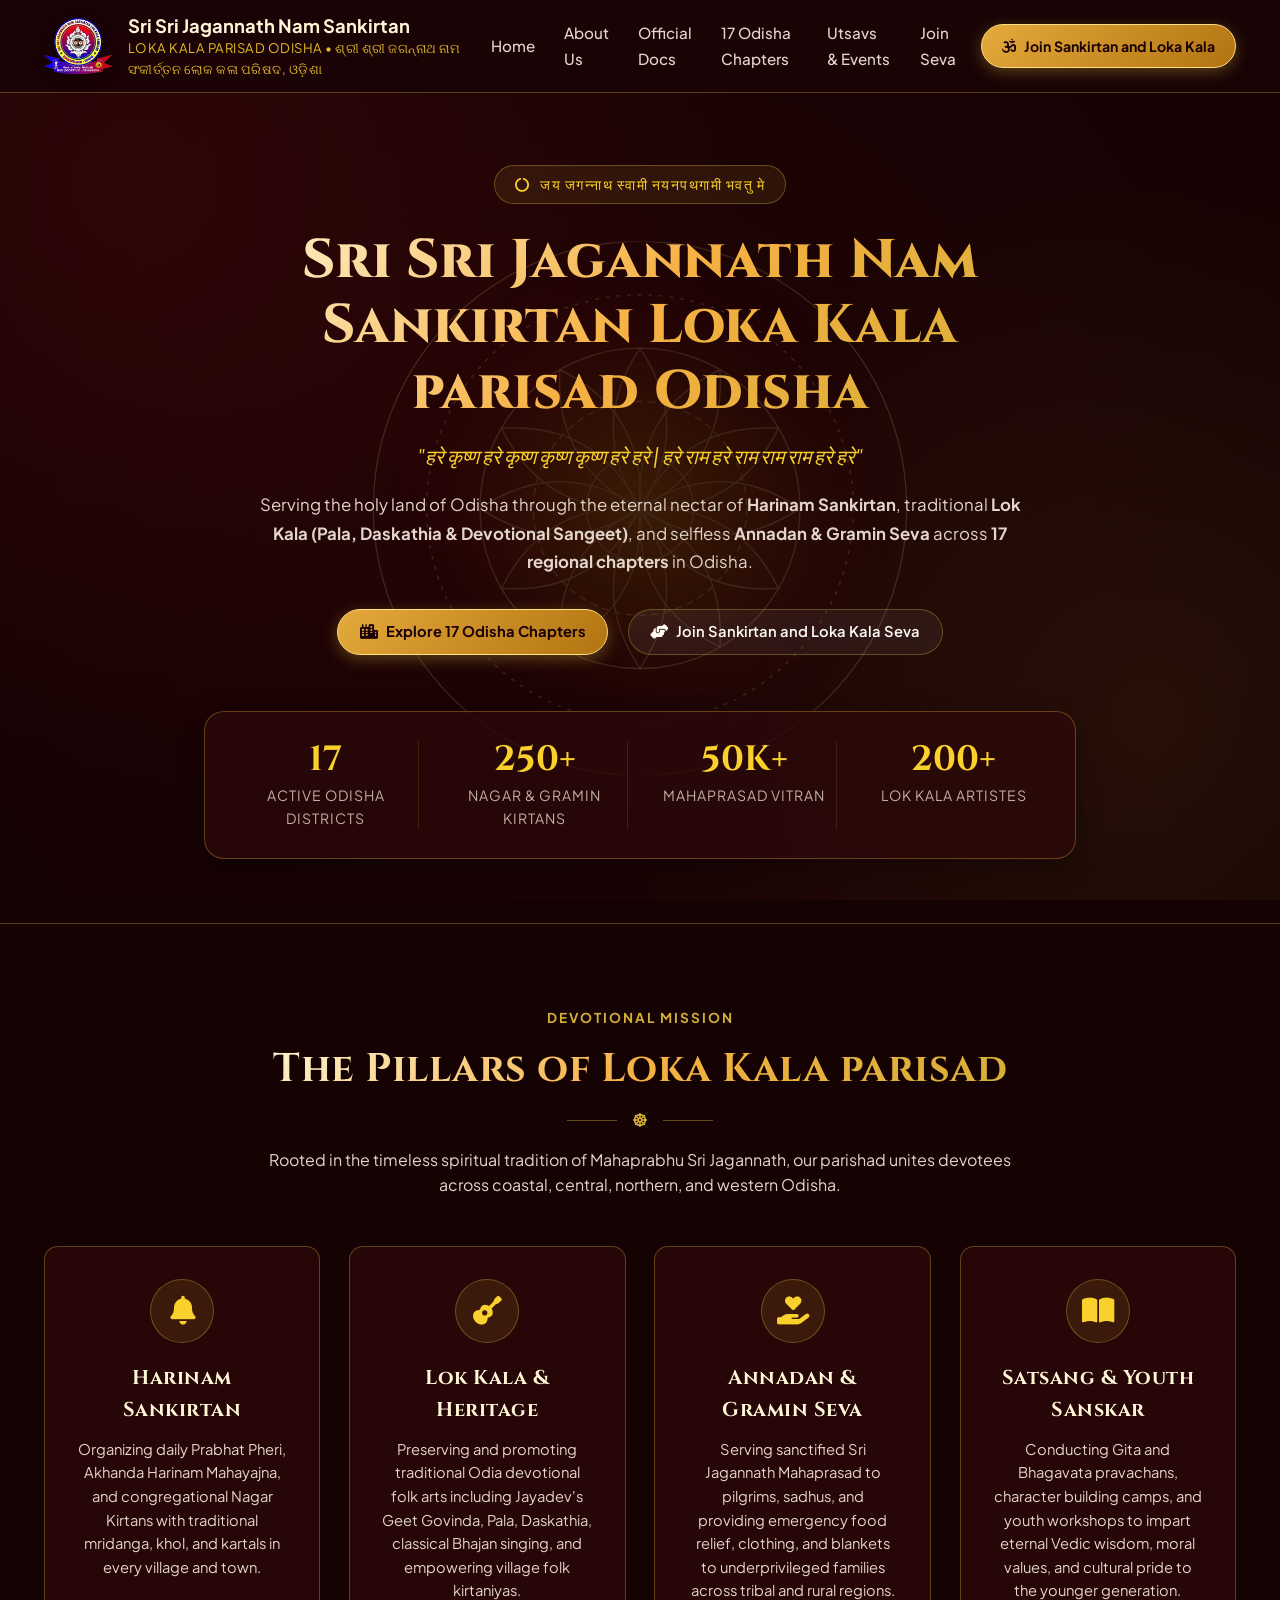
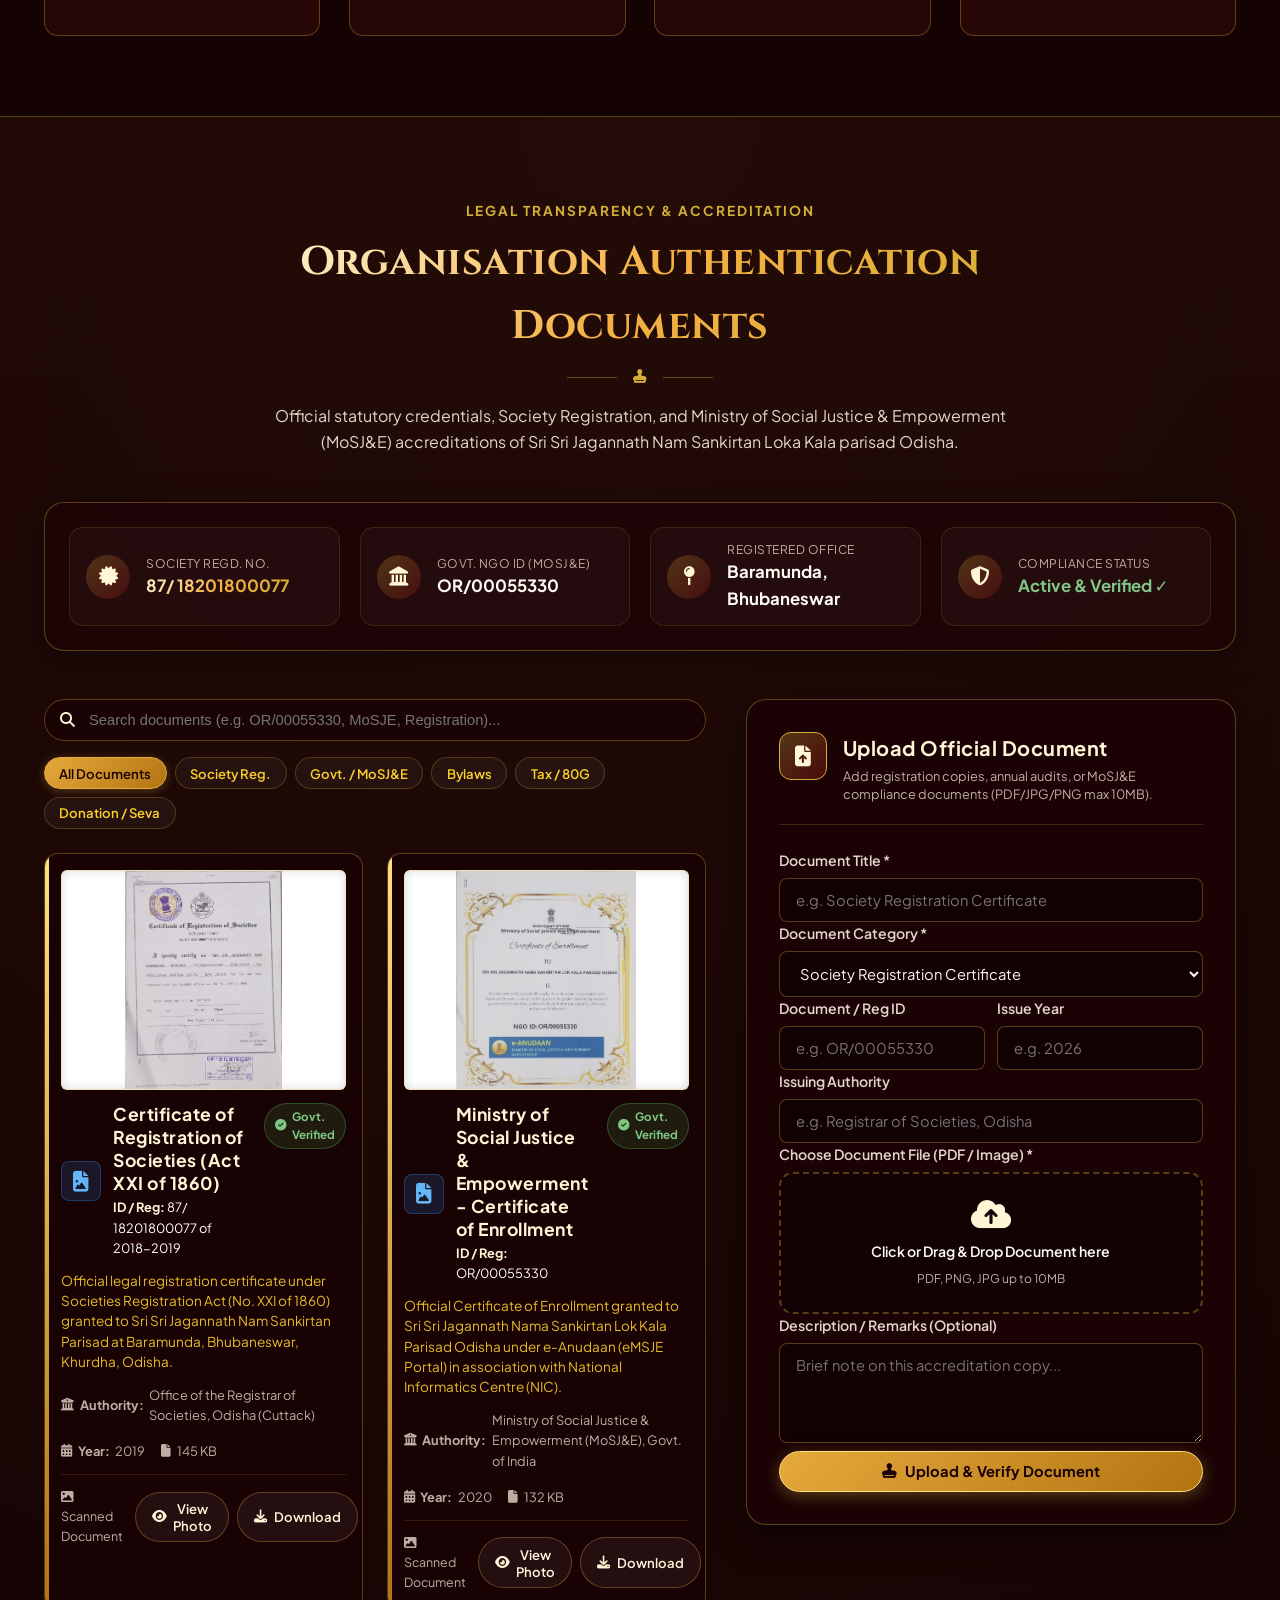
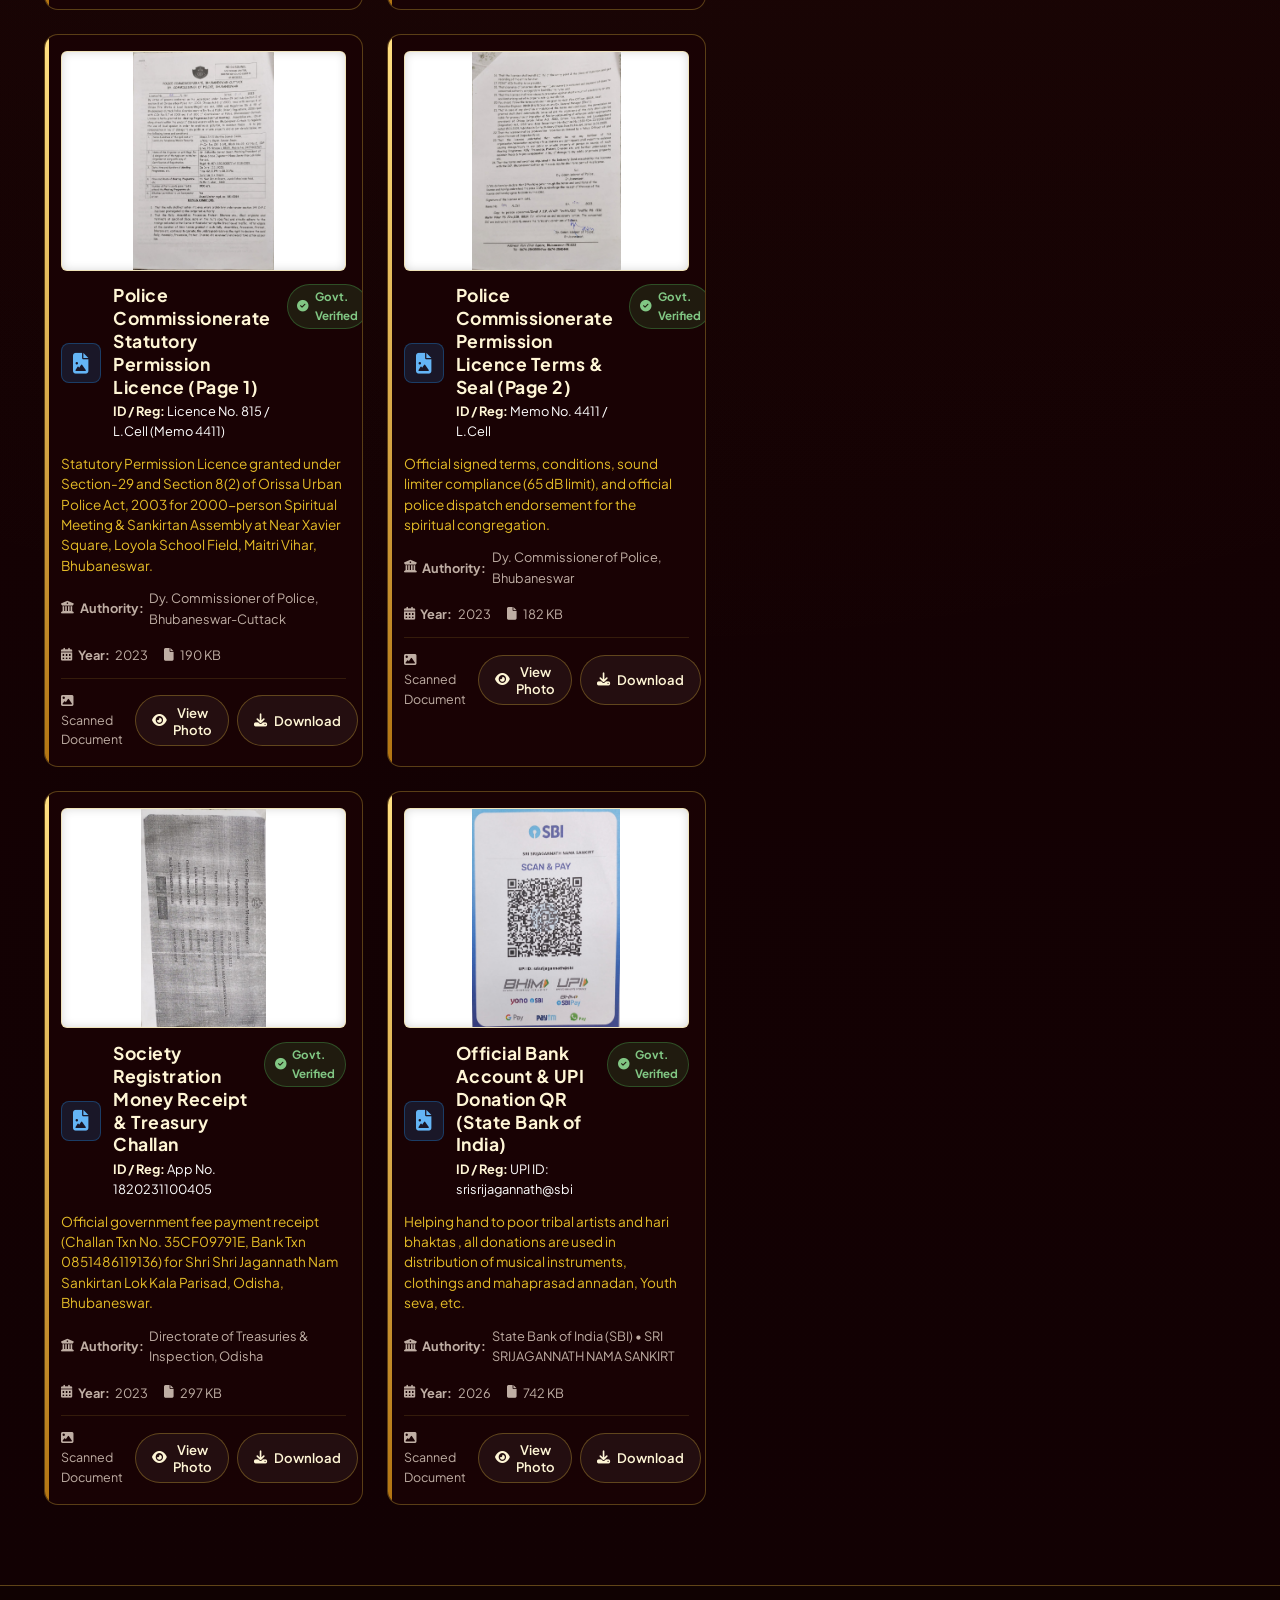
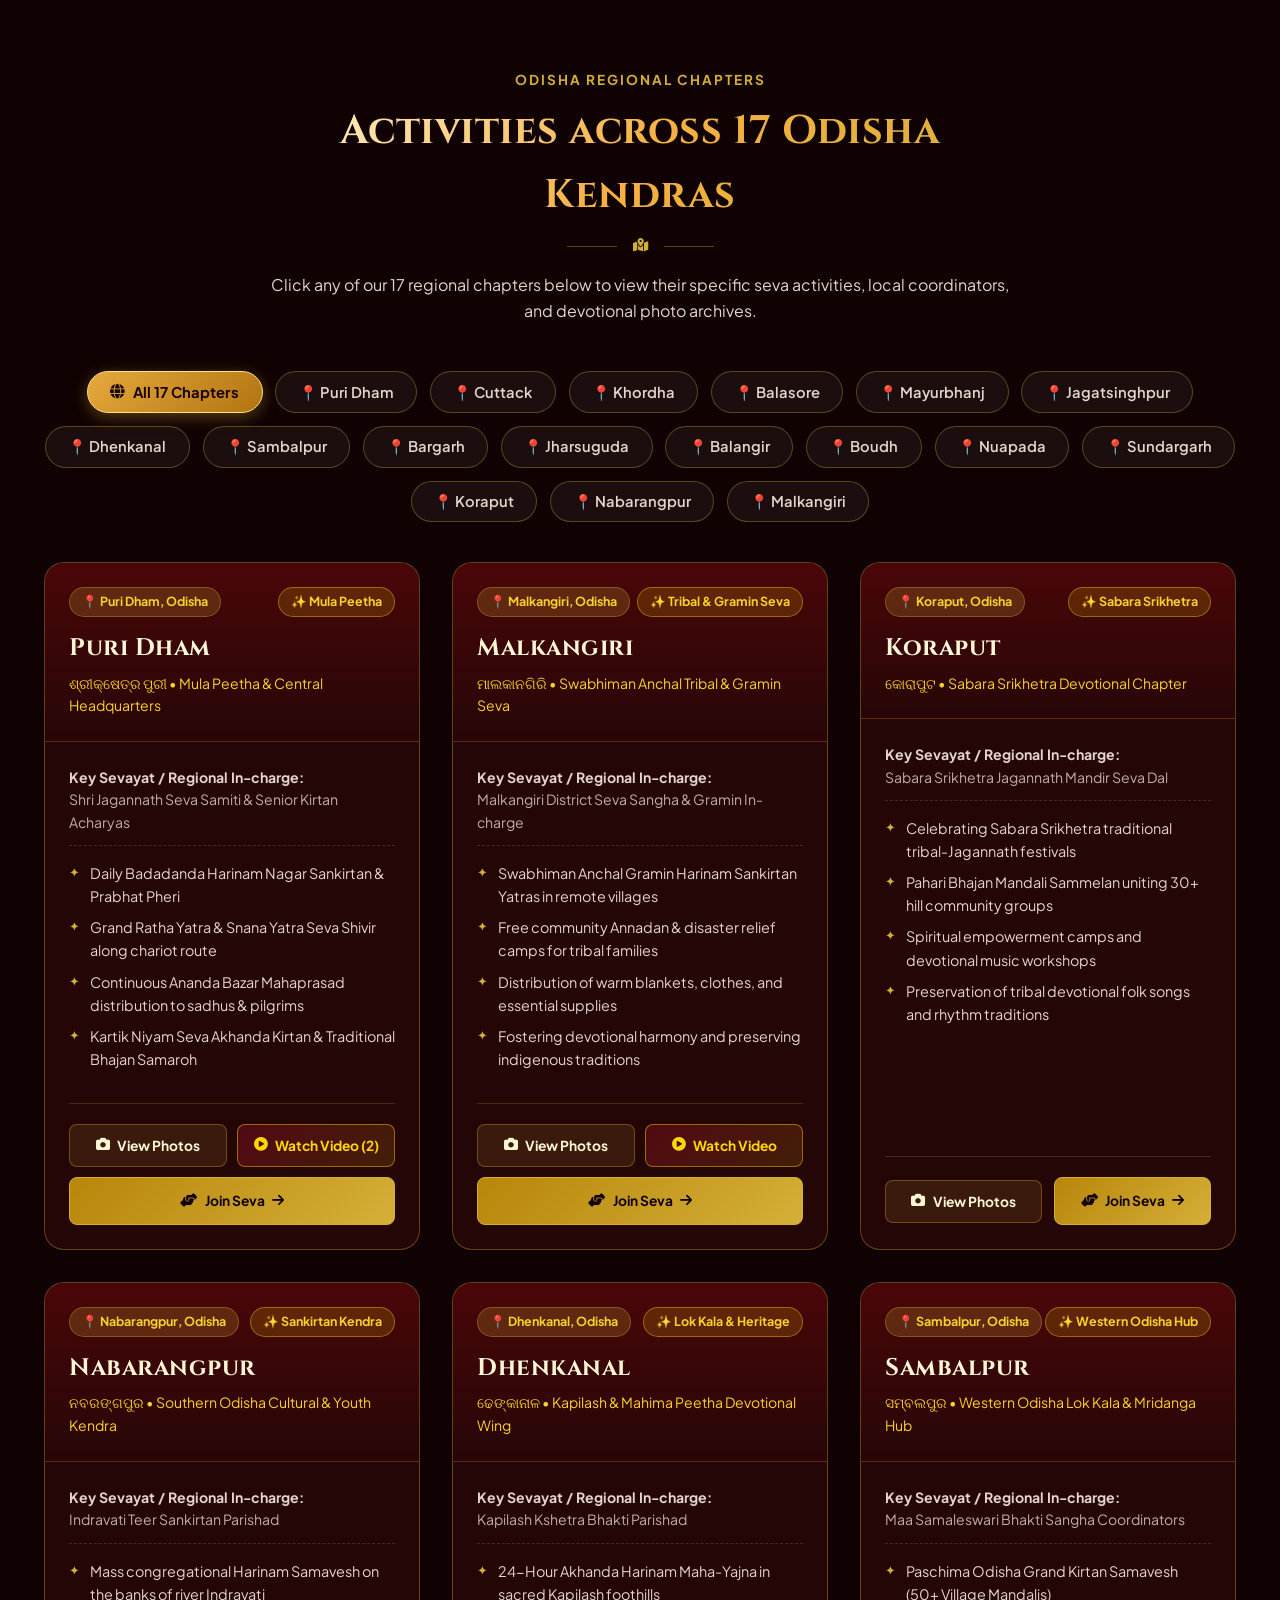
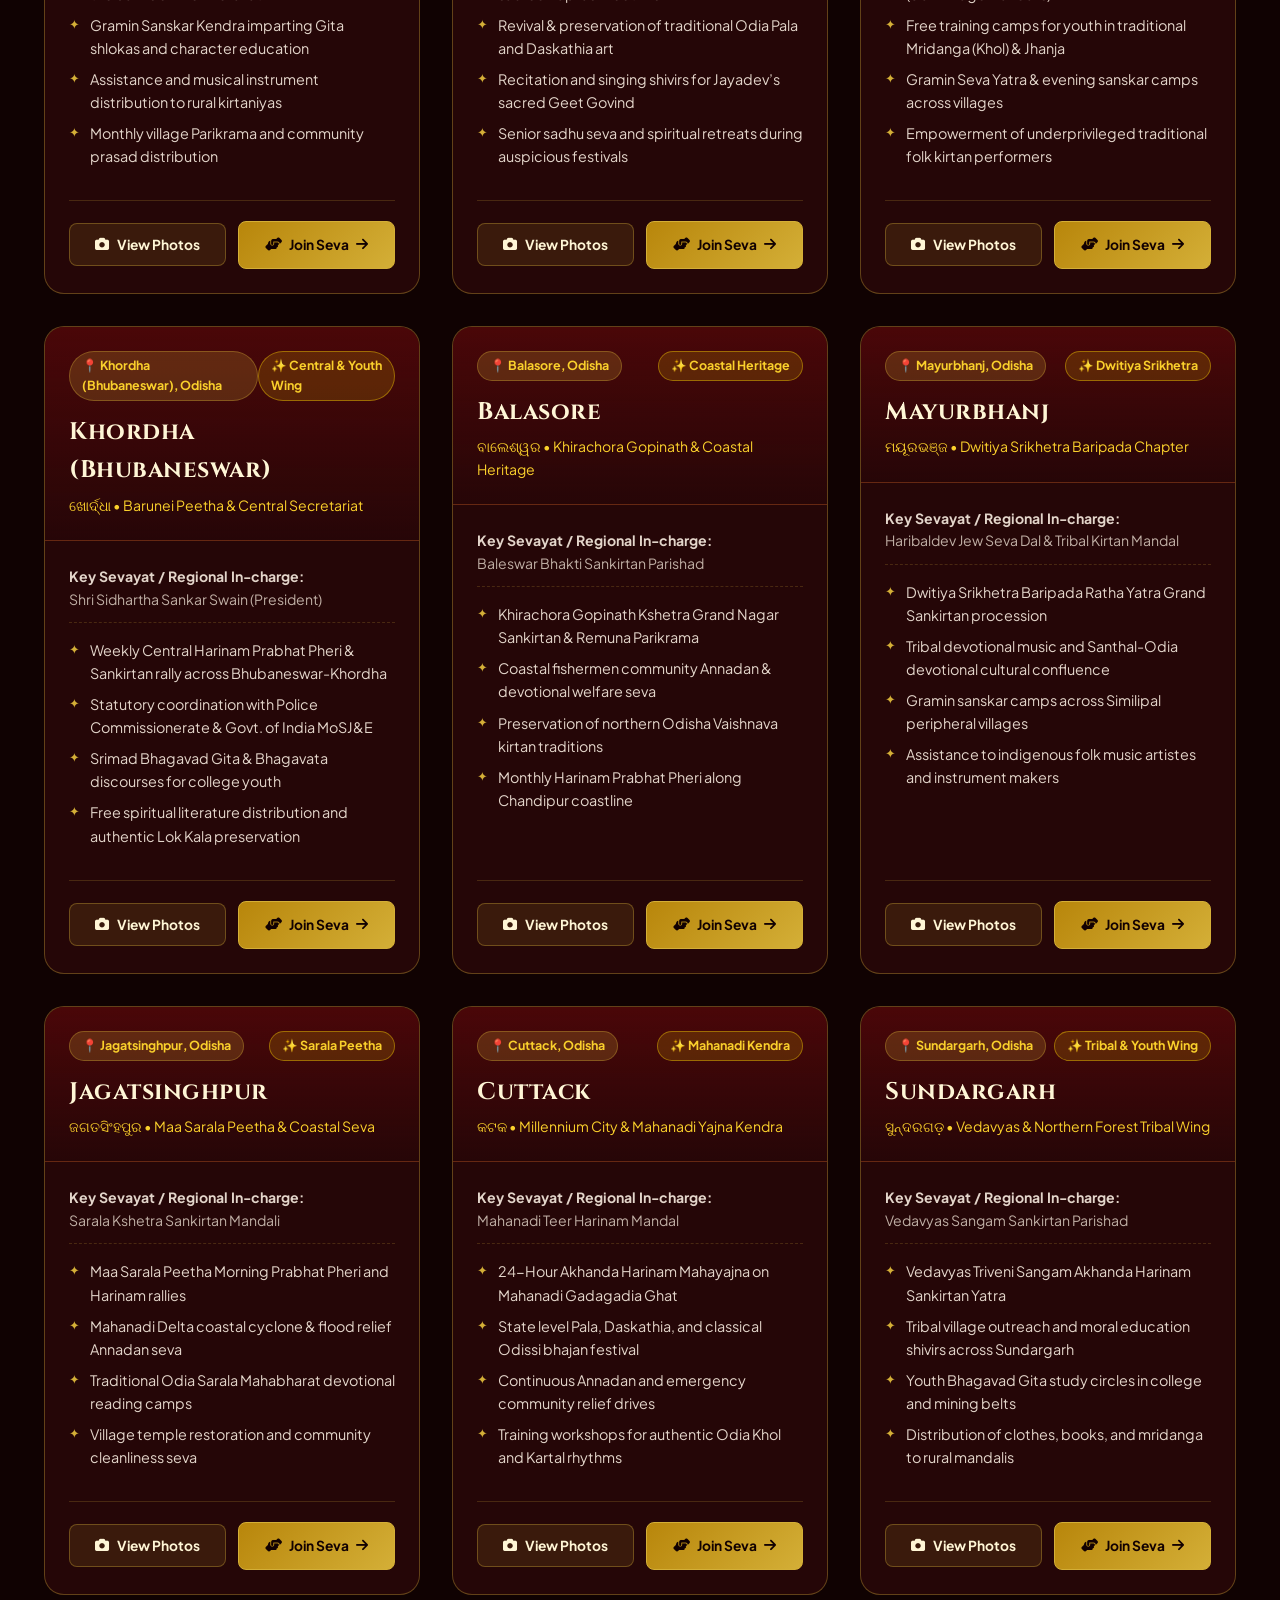
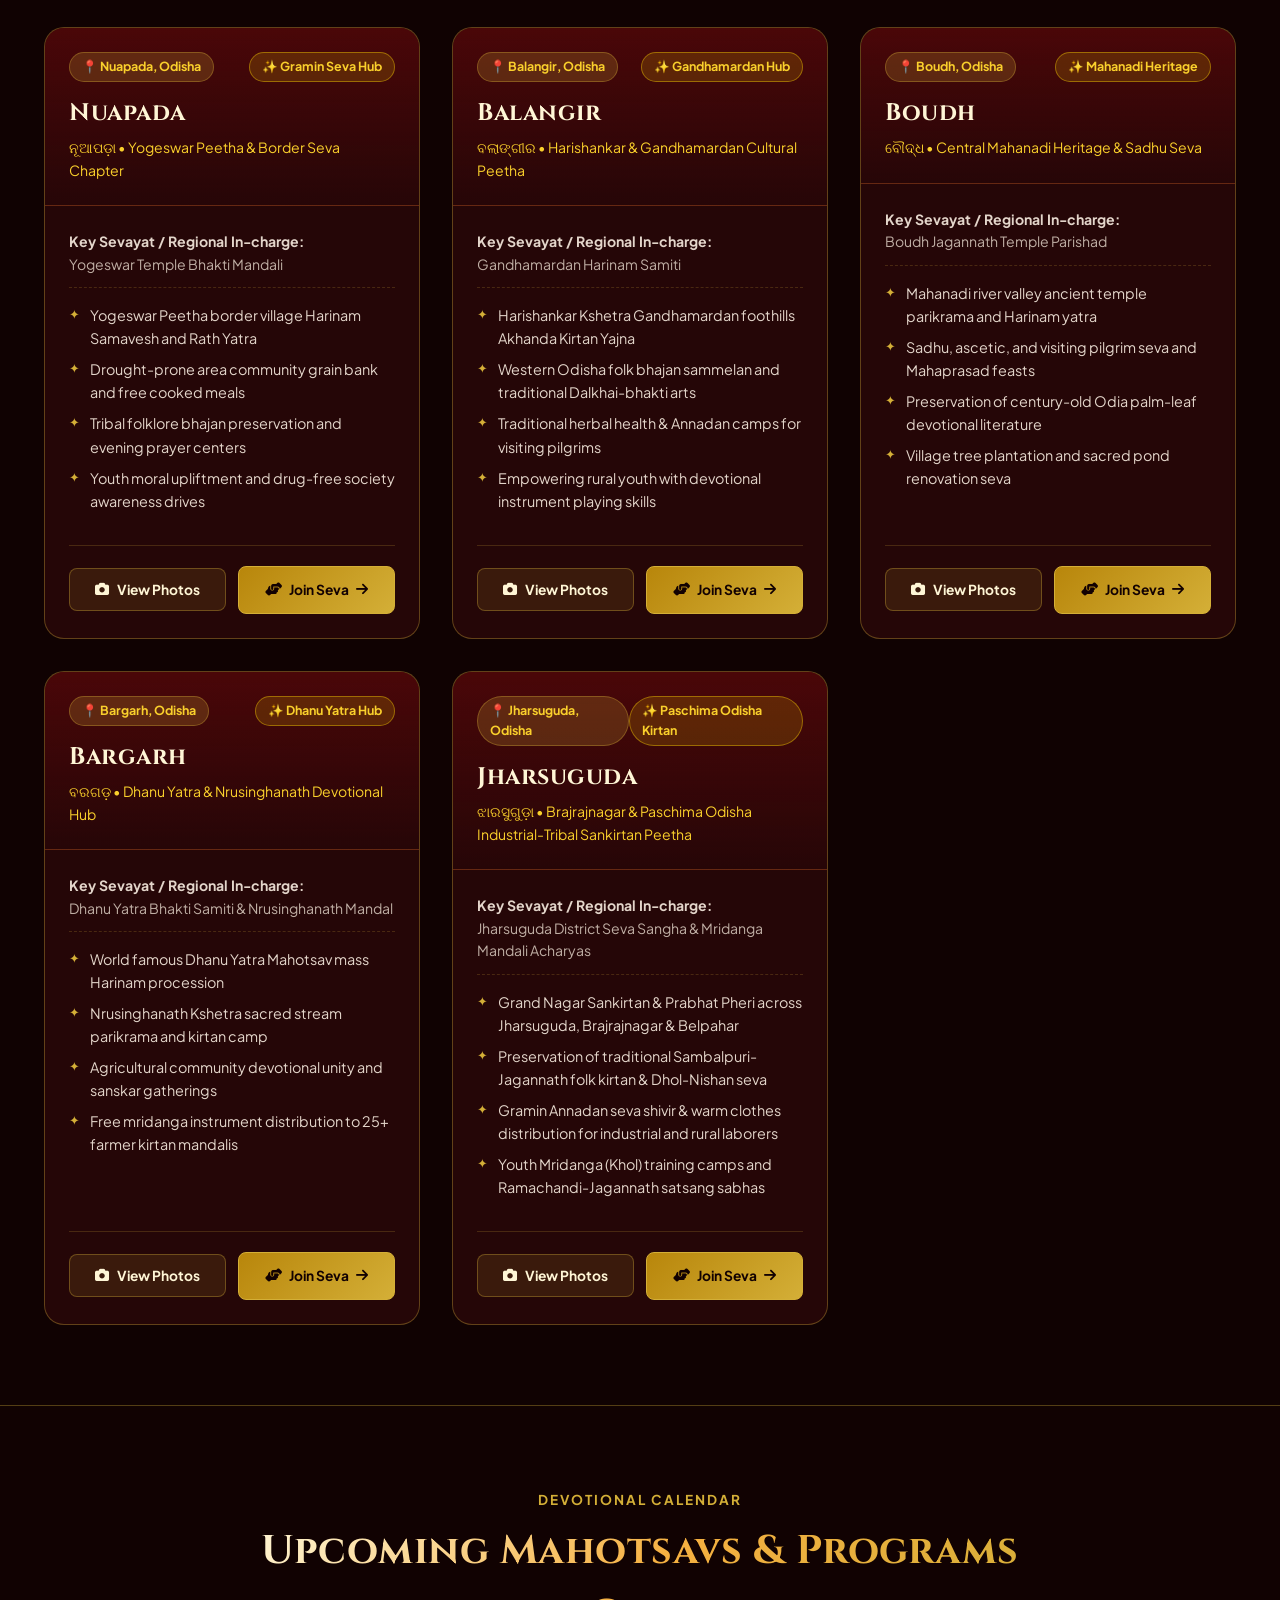
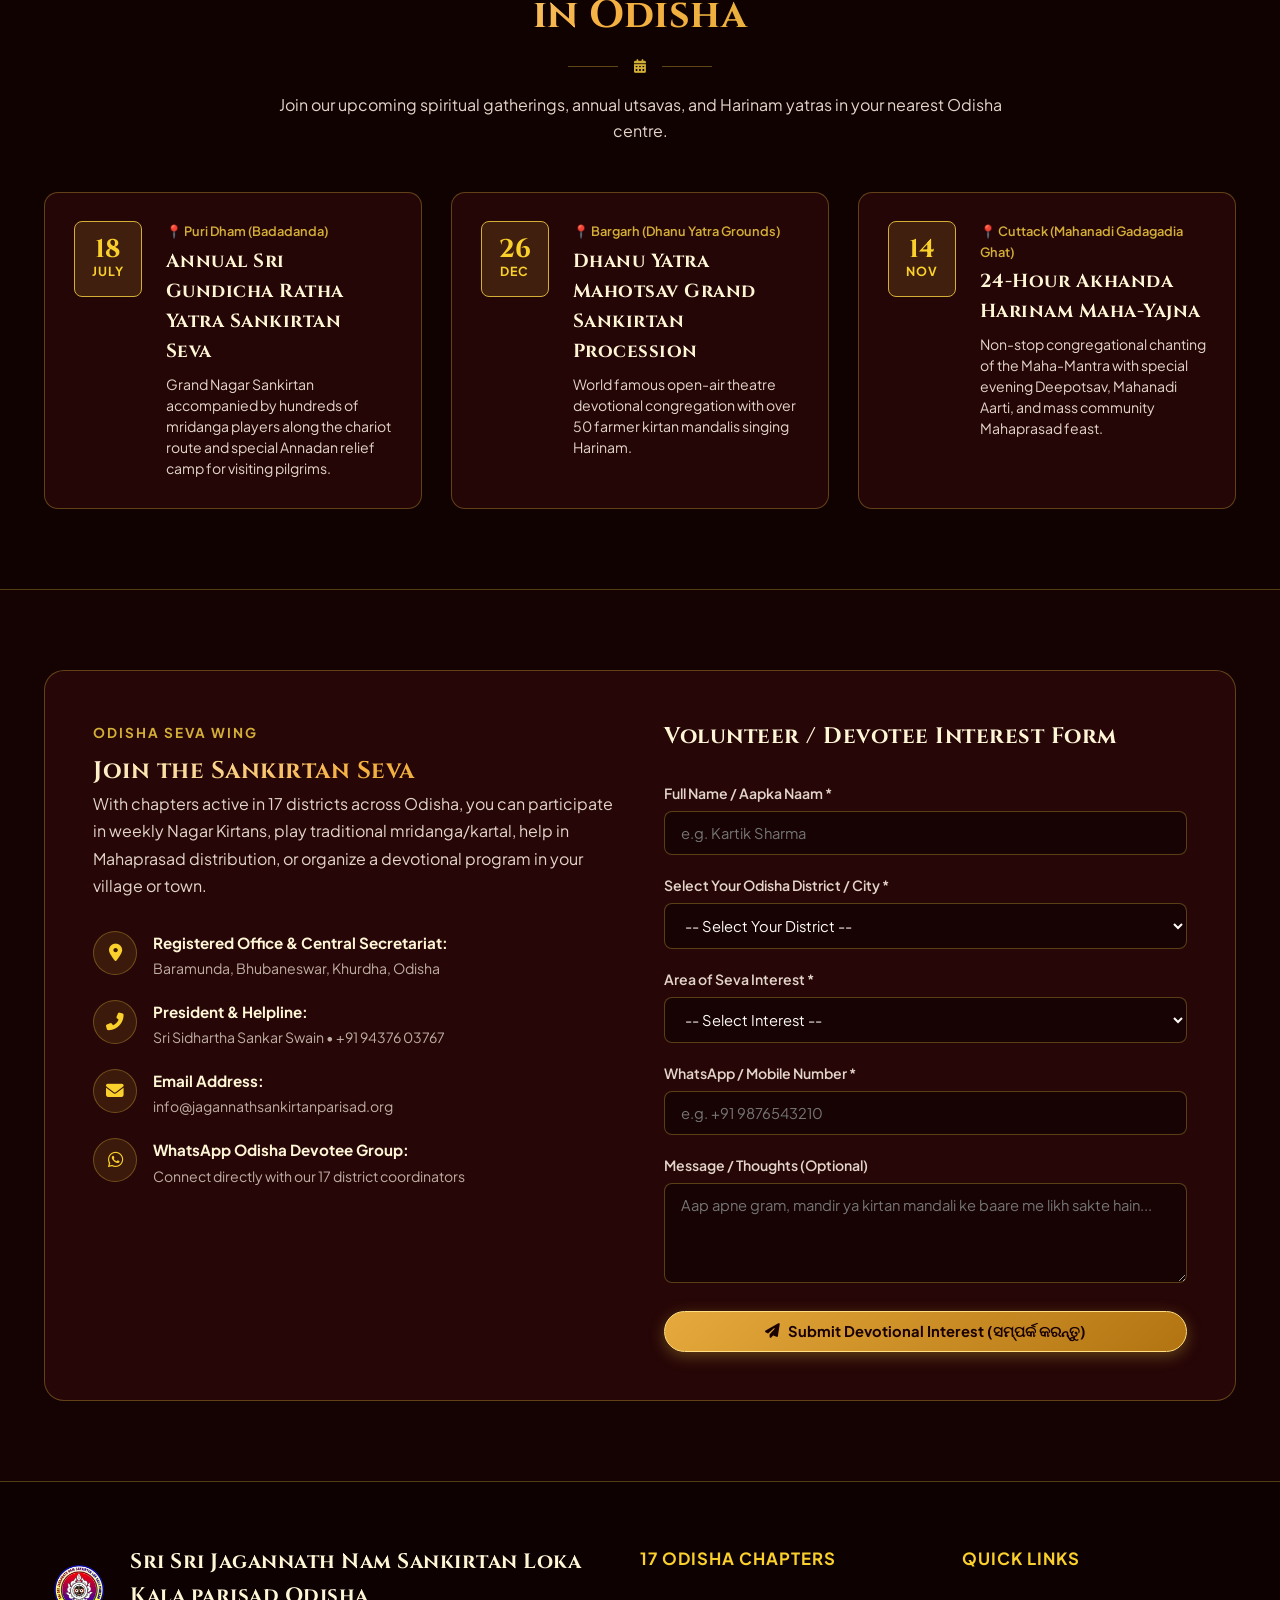
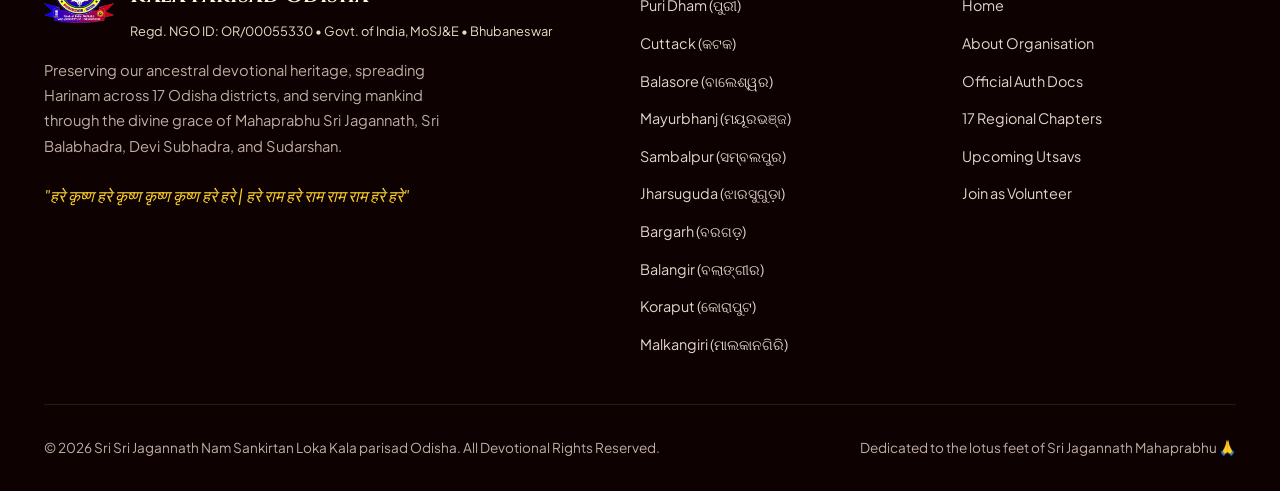
==== commit cefc90fe: "Add SBI UPI Donation QR and Seva support details to official documents" ====
--- a/index.html
+++ b/index.html
@@ -259,6 +259,7 @@
               <button type="button" class="doc-pill" data-category="government">Govt. / MoSJ&E</button>
               <button type="button" class="doc-pill" data-category="bylaws">Bylaws</button>
               <button type="button" class="doc-pill" data-category="tax">Tax / 80G</button>
+              <button type="button" class="doc-pill" data-category="donation">Donation / Seva</button>
             </div>
           </div>
 
@@ -502,6 +503,57 @@
                 </div>
               </div>
             </article>
+
+            <!-- 6. Official Bank Account & UPI Donation QR -->
+            <article class="doc-card" data-id="6">
+              <div class="doc-thumbnail-wrap" onclick="openDocDetails(6)" title="Click to view full QR: Official Bank Account & UPI Donation QR (State Bank of India)">
+                <img src="assets/docs/sbi-upi-donation-qr.png" alt="Official Bank Account & UPI Donation QR (State Bank of India)" class="doc-thumbnail-img" loading="eager">
+                <div class="doc-zoom-overlay">
+                  <i class="fas fa-qrcode"></i>
+                  <span>Click to Scan &amp; View QR</span>
+                </div>
+              </div>
+              <div class="doc-card-body">
+                <div class="doc-card-top">
+                  <div class="doc-type-box">
+                    <div class="doc-icon-badge image-type">
+                      <i class="fas fa-hand-holding-heart"></i>
+                    </div>
+                    <div>
+                      <h4 class="doc-title">Official Bank Account &amp; UPI Donation QR (State Bank of India)</h4>
+                      <div style="font-size: 0.8rem; color: var(--gold-light); margin-top: 0.15rem;">
+                        <strong>UPI ID:</strong> <span style="color: #FFF; font-weight: 600;">srisrijagannath@sbi</span>
+                      </div>
+                    </div>
+                  </div>
+                  <span class="doc-badge-verified">
+                    <i class="fas fa-check-circle"></i> Official Verified
+                  </span>
+                </div>
+                <p class="doc-desc">Helping hand to poor tribal artists and hari bhaktas , all donations are used in distribution of musical instruments, clothings and mahaprasad annadan, Youth seva, etc.</p>
+                <div class="doc-meta">
+                  <span><i class="fas fa-university"></i> <strong>Bank:</strong> State Bank of India (SBI) • SRI SRIJAGANNATH NAMA SANKIRT</span>
+                  <span><i class="fas fa-calendar-alt"></i> <strong>Year:</strong> 2026</span>
+                  <span><i class="fas fa-file"></i> 742 KB</span>
+                </div>
+                <div class="doc-card-actions">
+                  <span class="doc-file-info">
+                    <i class="fas fa-qrcode"></i> SBI Scan &amp; Pay QR
+                  </span>
+                  <div style="display: flex; gap: 0.5rem; flex-wrap: wrap;">
+                    <button type="button" class="doc-btn-view" onclick="openDocDetails(6)">
+                      <i class="fas fa-eye"></i> View QR
+                    </button>
+                    <a href="upi://pay?pa=srisrijagannath@sbi&pn=SRI%20SRIJAGANNATH%20NAMA%20SANKIRT&cu=INR" class="doc-btn-view" style="text-decoration: none; background: rgba(30, 130, 60, 0.35); border-color: #81C784;">
+                      <i class="fas fa-mobile-alt"></i> Pay via UPI
+                    </a>
+                    <a href="assets/docs/sbi-upi-donation-qr.png" target="_blank" download class="doc-btn-view" style="text-decoration: none;">
+                      <i class="fas fa-download"></i> Download
+                    </a>
+                  </div>
+                </div>
+              </div>
+            </article>
           </div>
         </div>
 
@@ -531,6 +583,7 @@
                   <option value="government">Govt. of India / MoSJ&E / NITI Aayog</option>
                   <option value="bylaws">Parishad Bylaws & Constitution</option>
                   <option value="tax">Tax Exemption (12A / 80G)</option>
+                  <option value="donation">Donation &amp; Bank Account / UPI</option>
                   <option value="audit">Audit & Annual Financial Return</option>
                   <option value="gazette">Official Notification & Gazette</option>
                 </select>
@@ -986,6 +1039,6 @@
   </button>
 
   <!-- Application Script -->
-  <script src="js/app.js?v=20261108j"></script>
+  <script src="js/app.js?v=20261108k"></script>
 </body>
 </html>
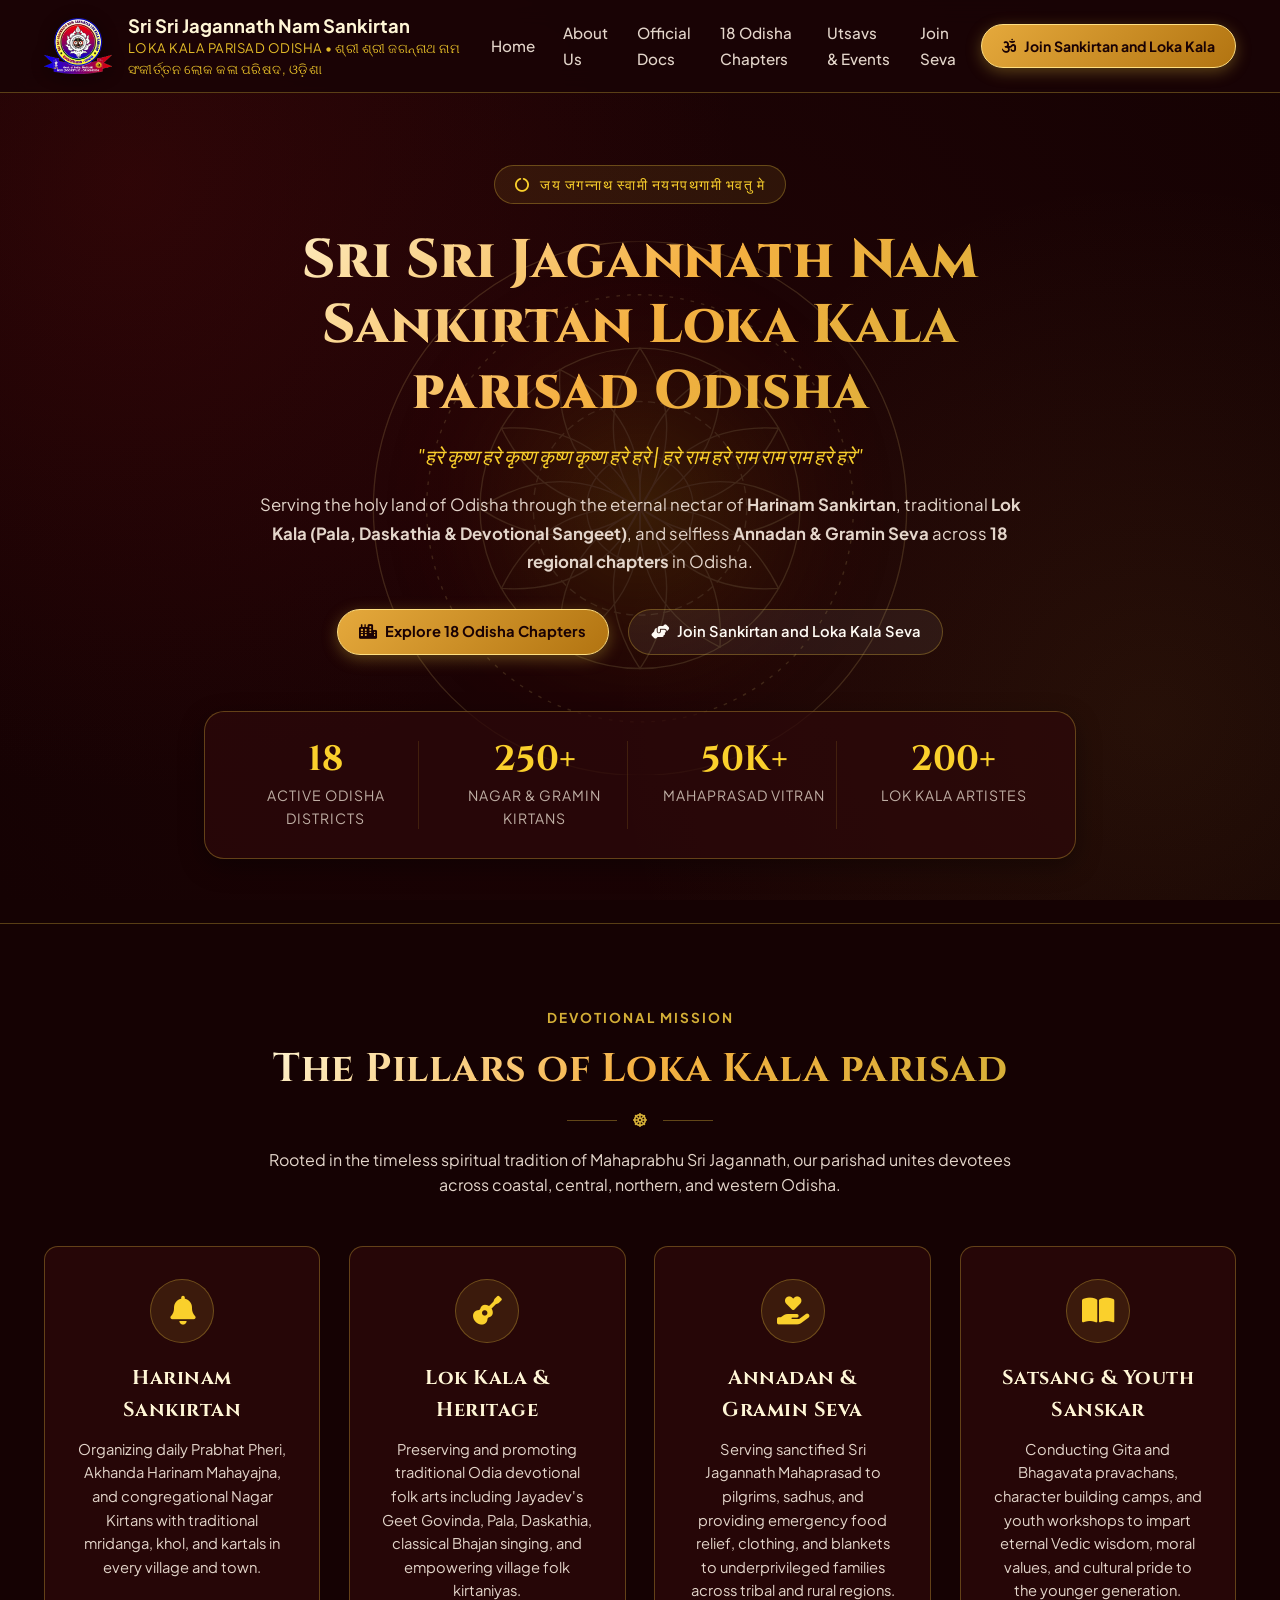
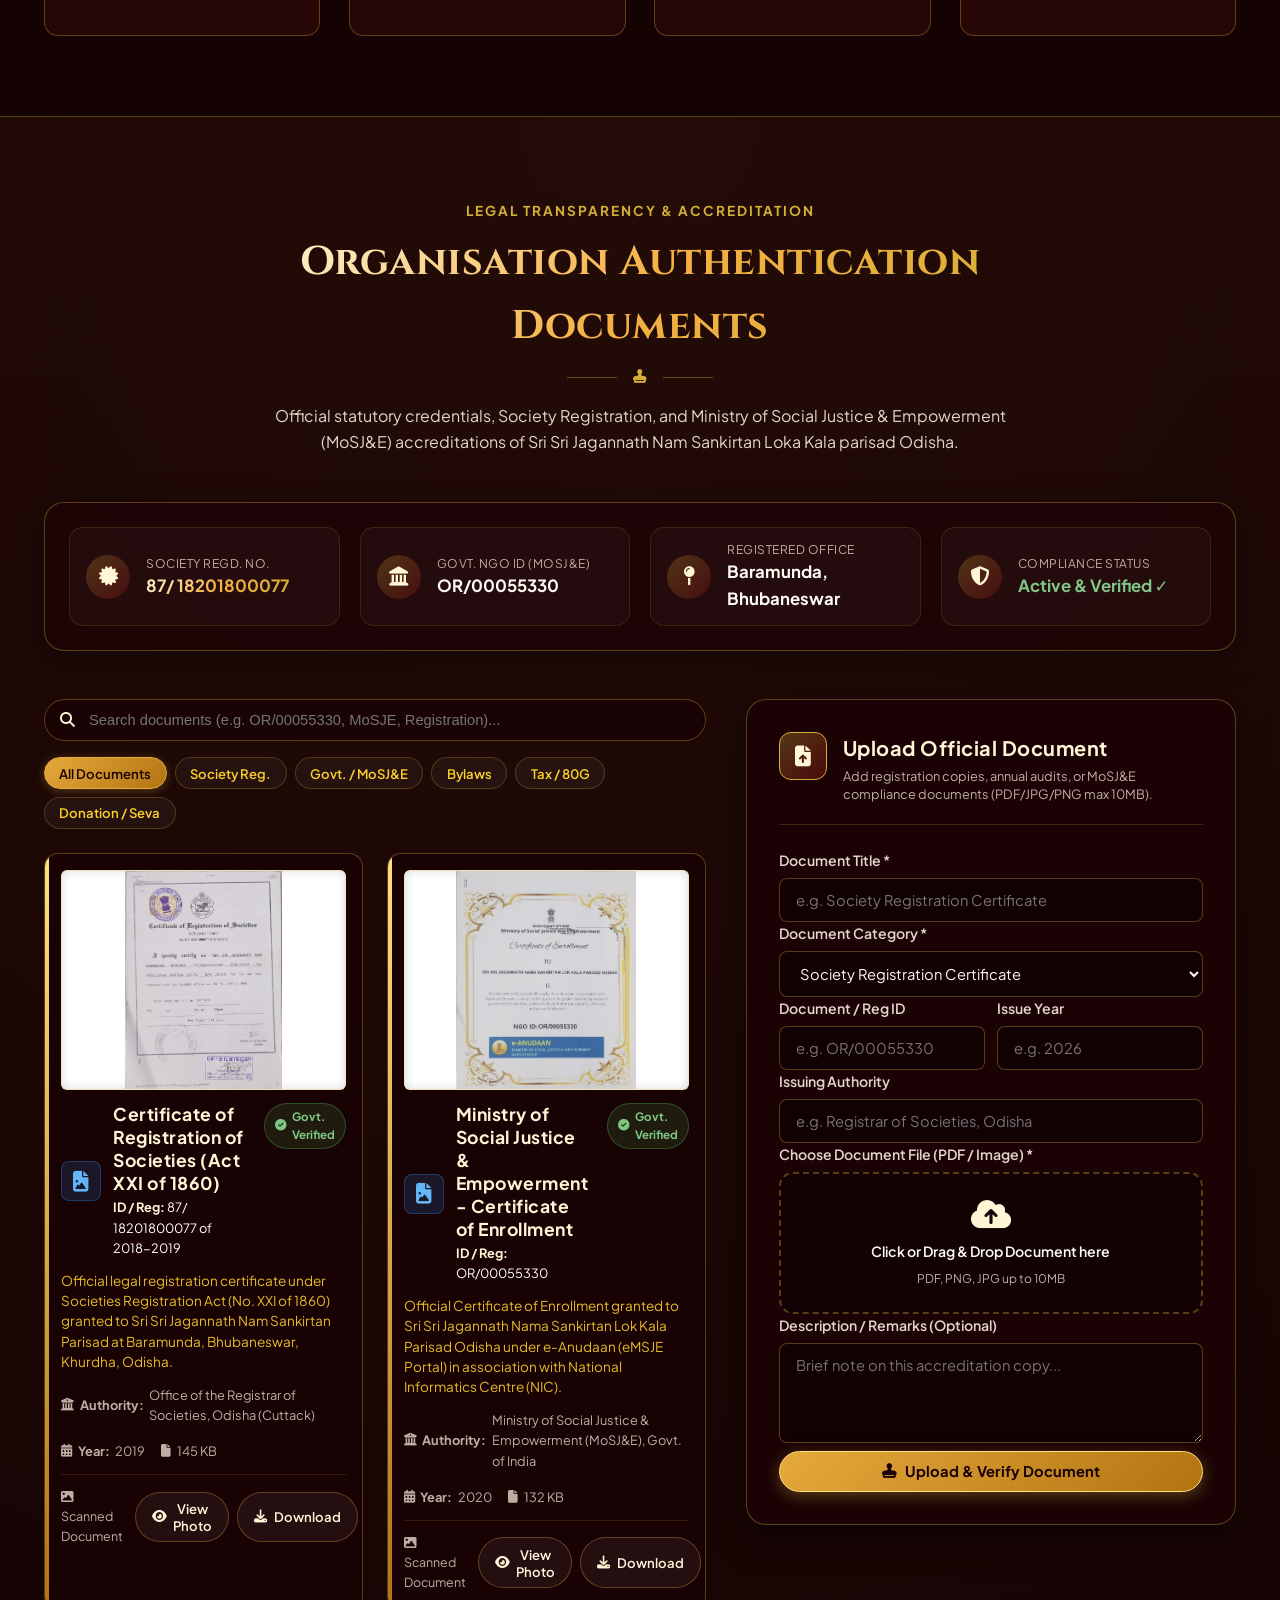
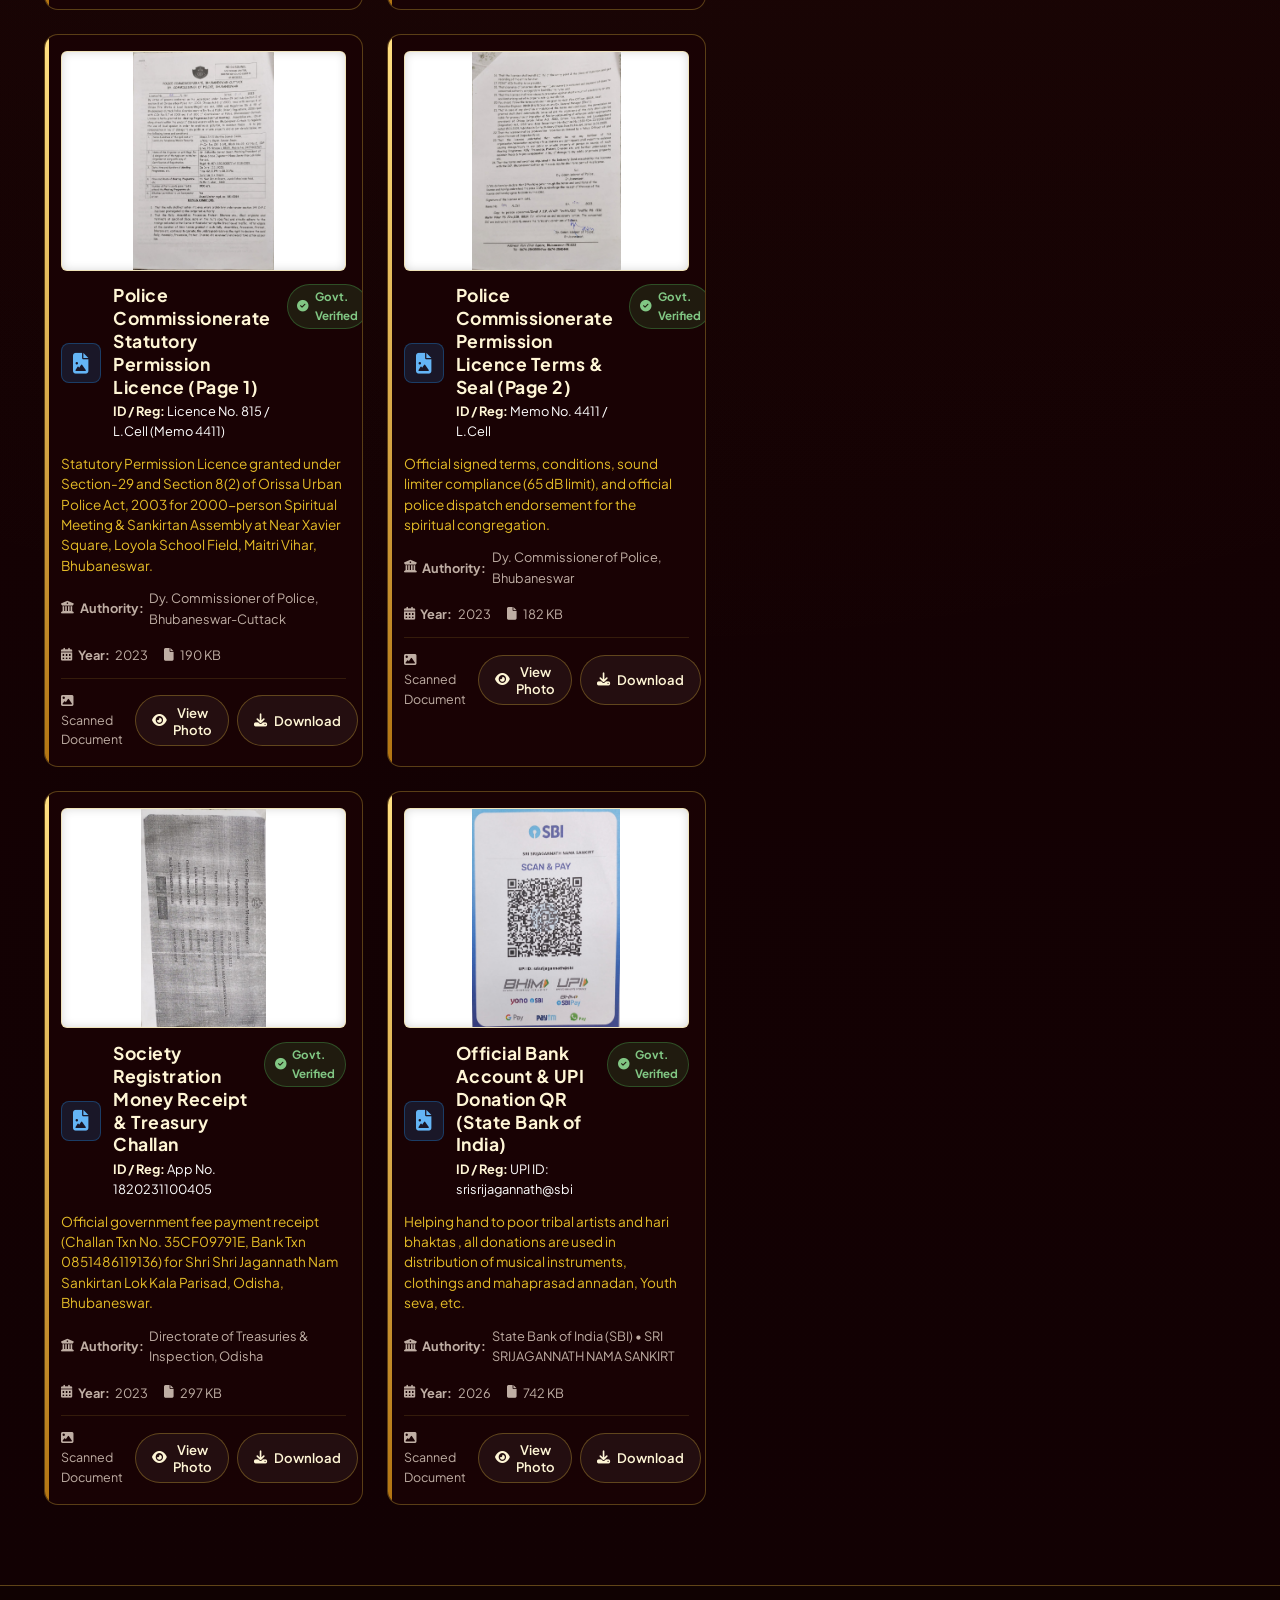
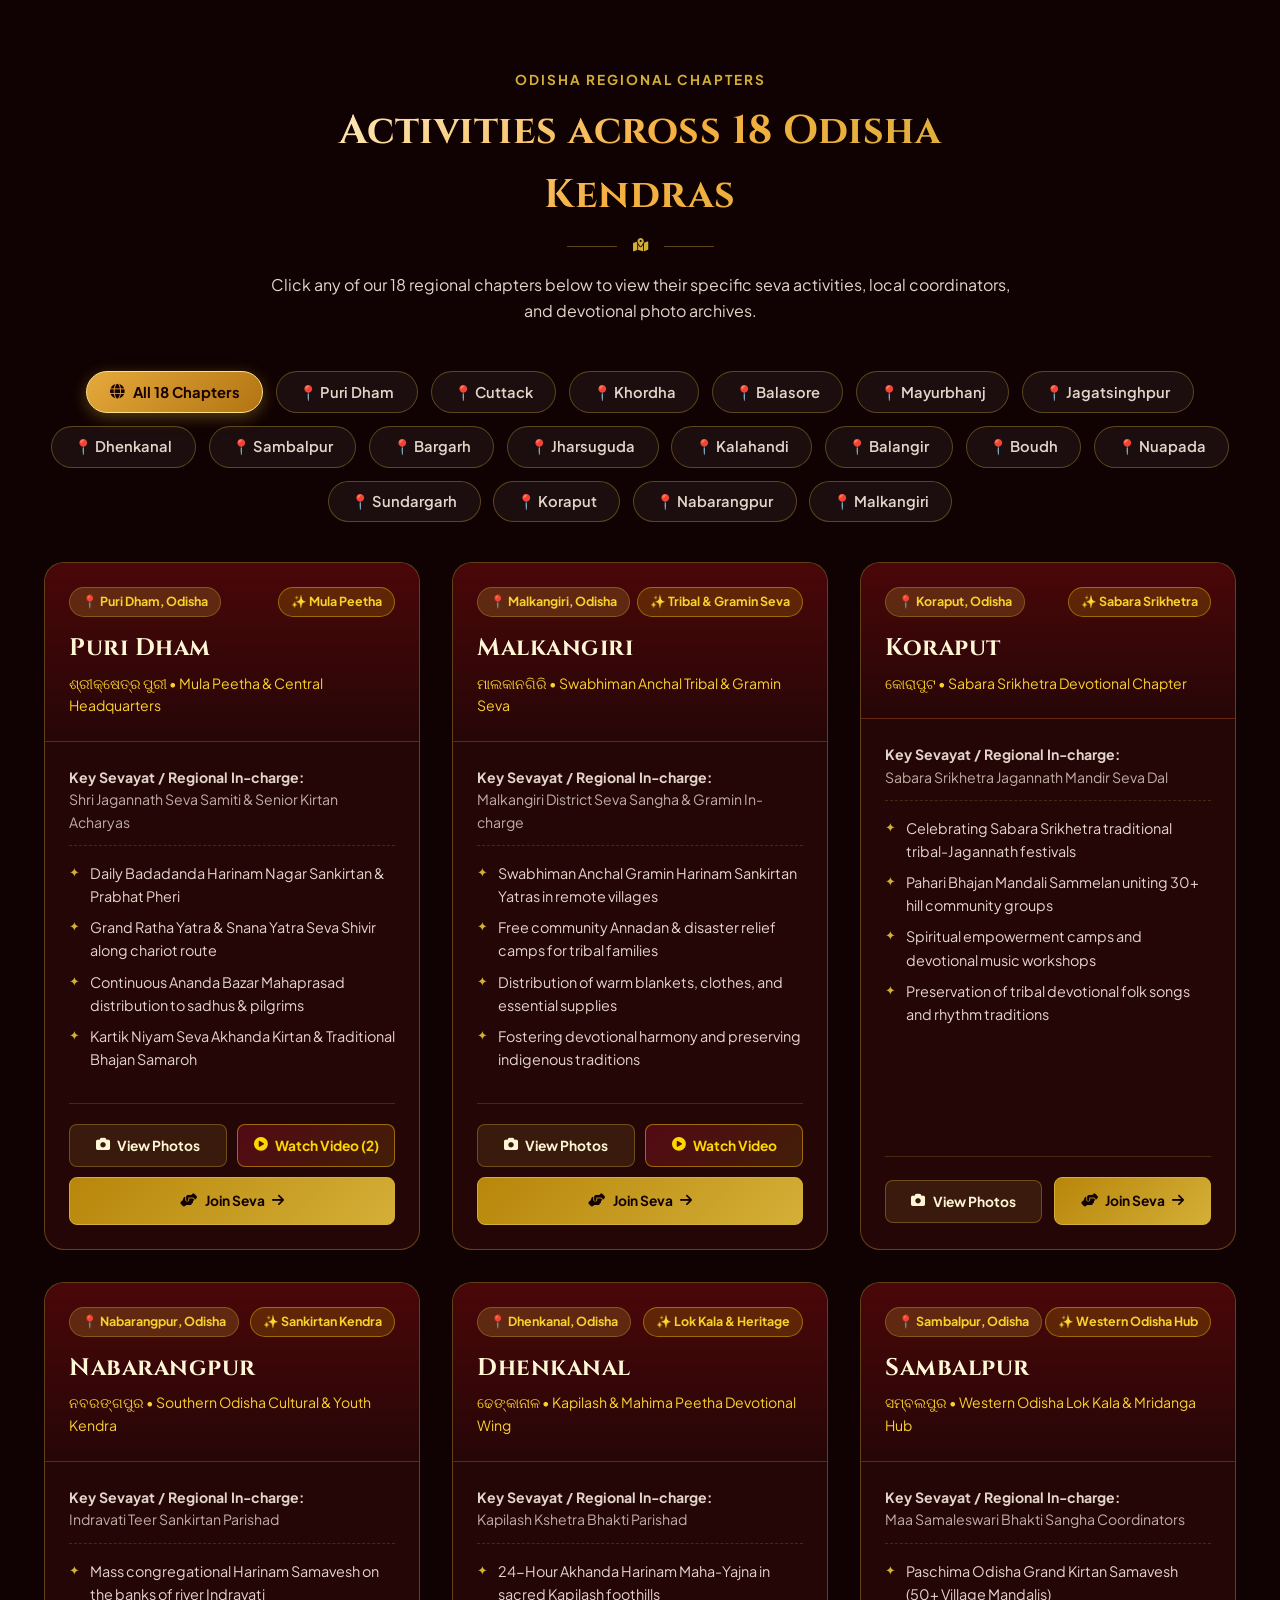
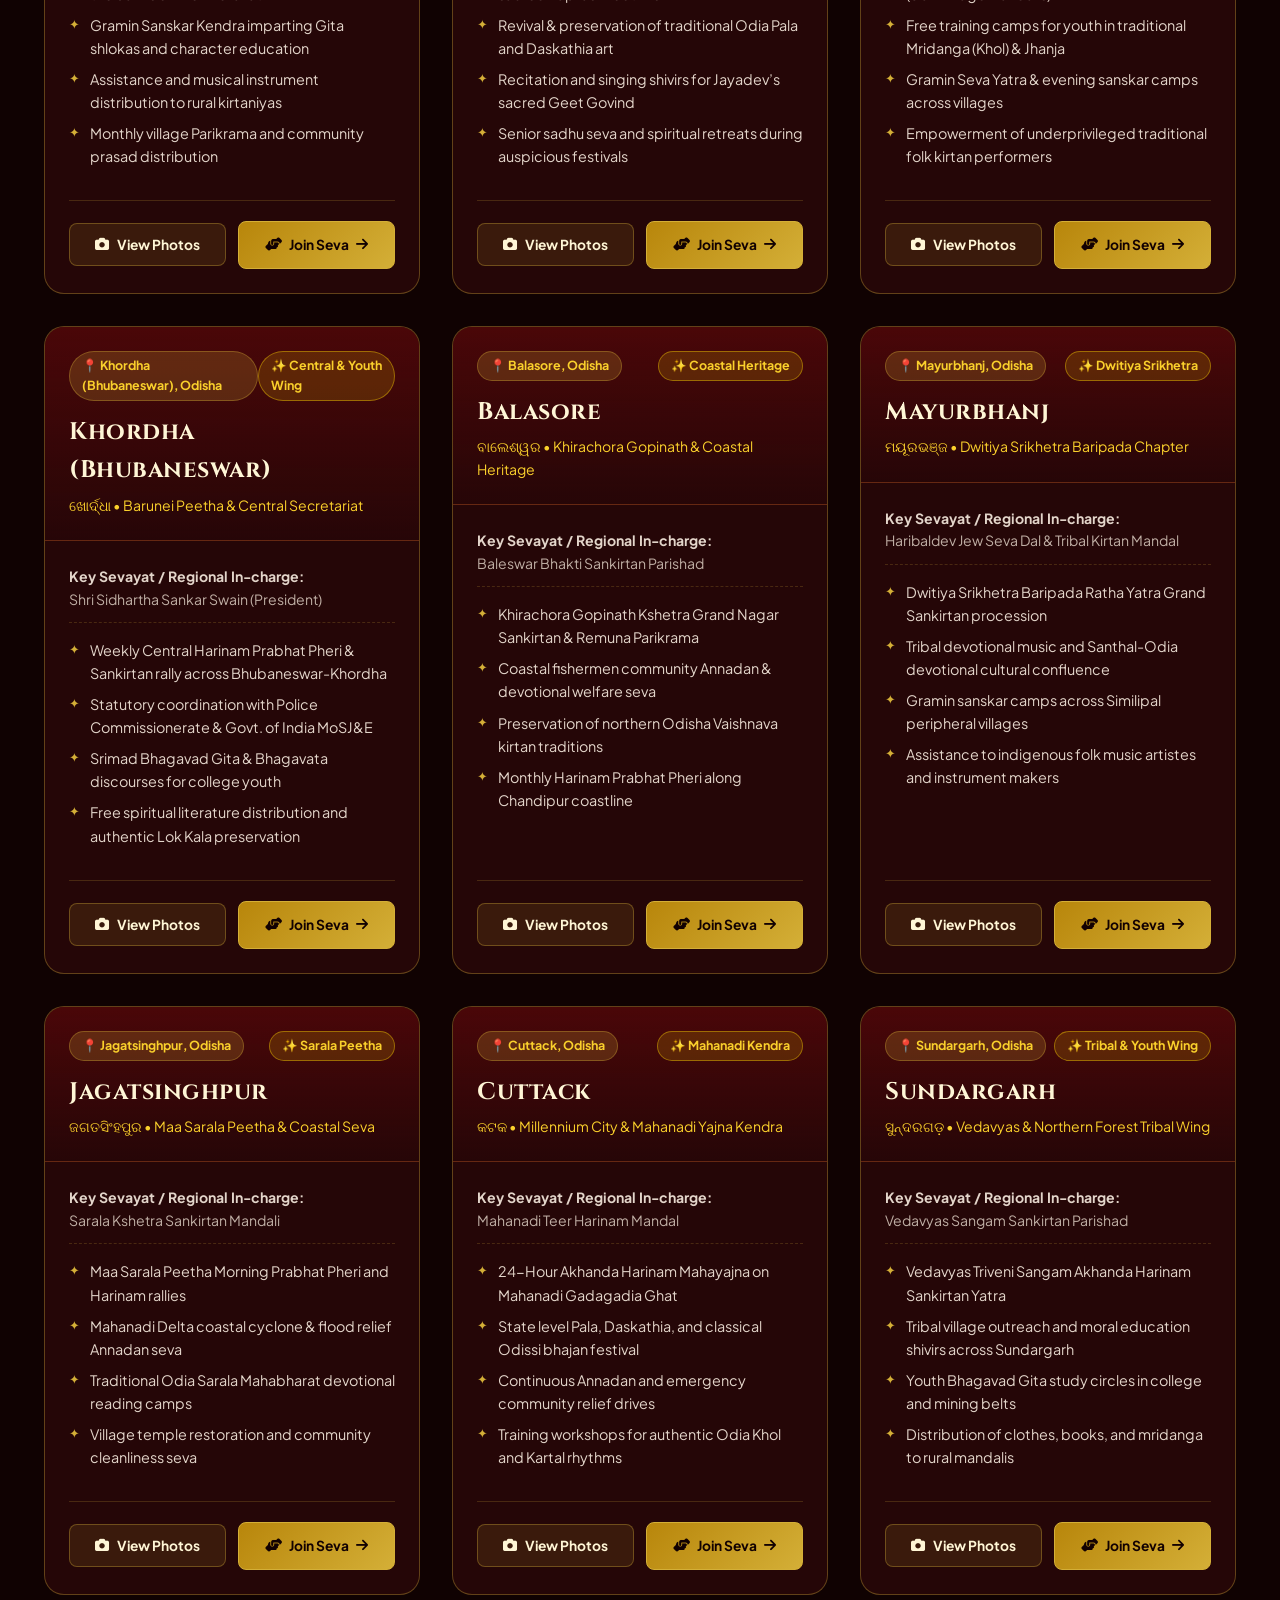
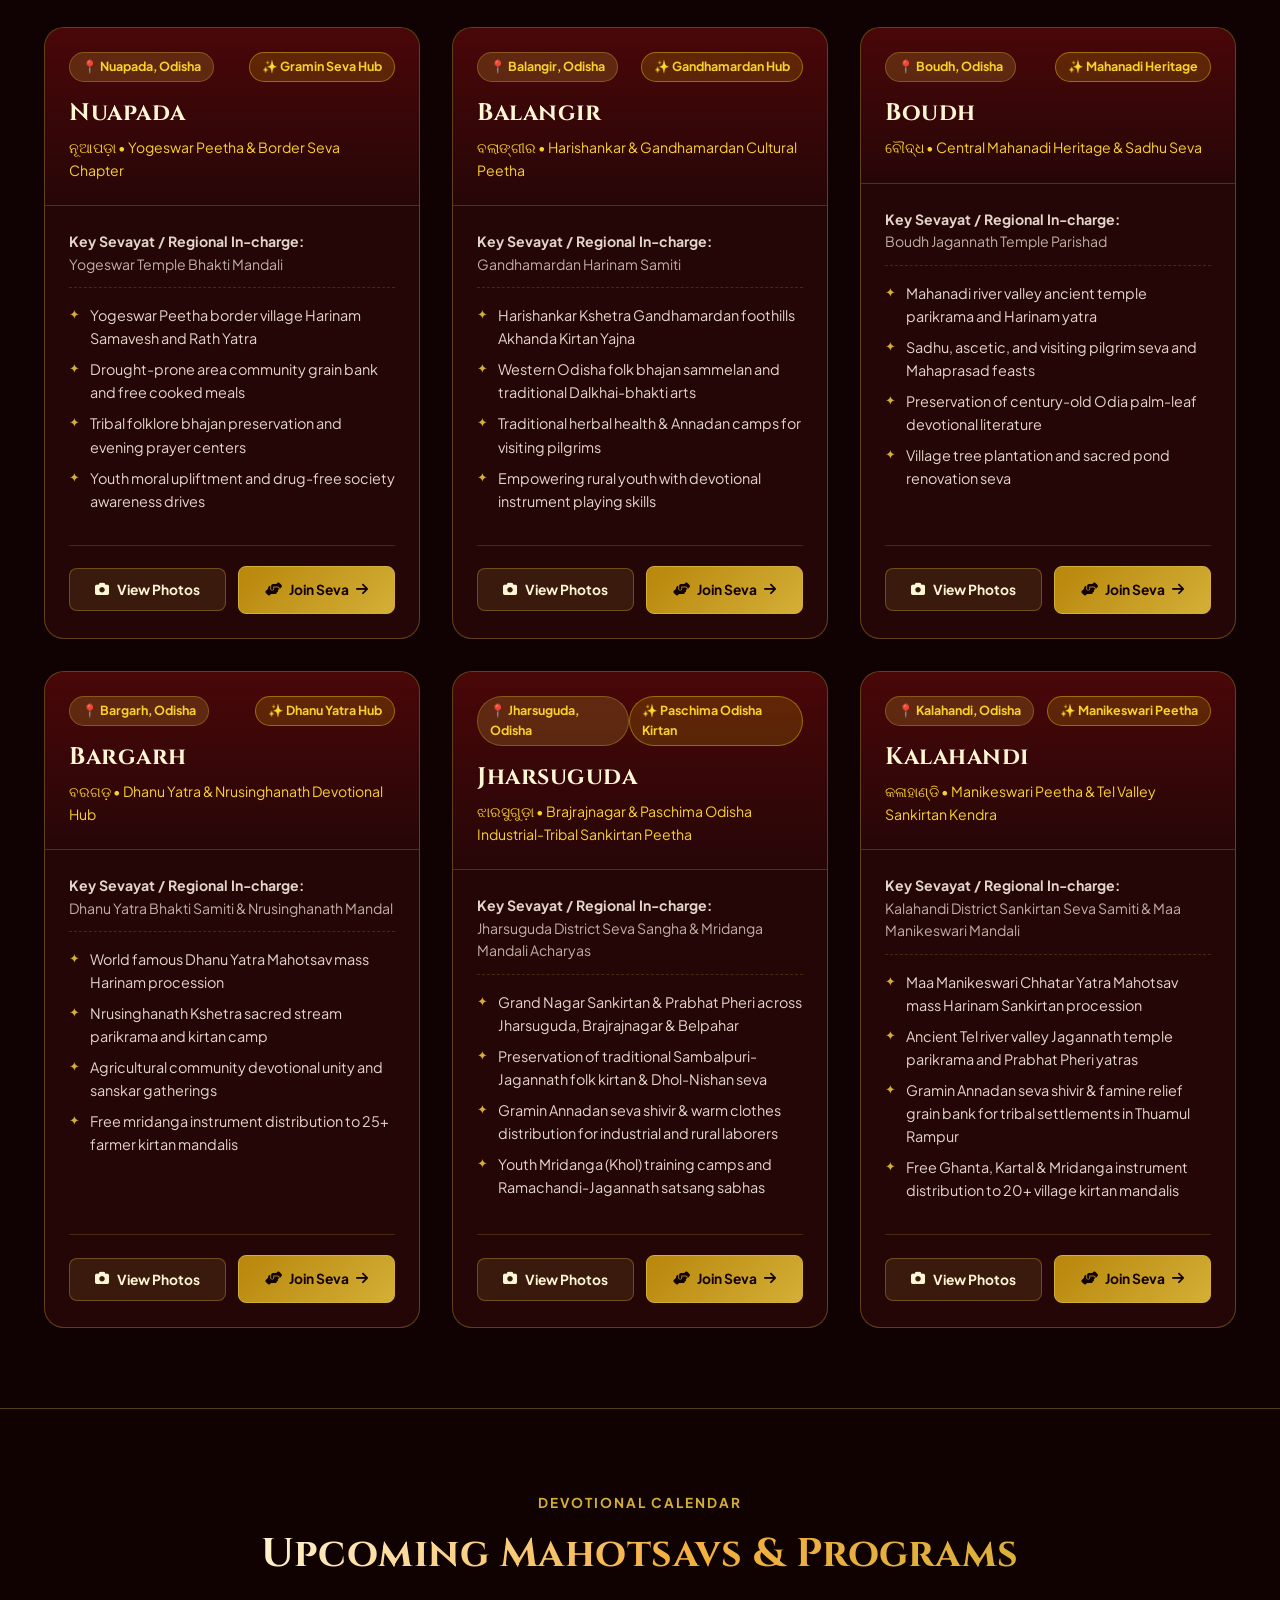
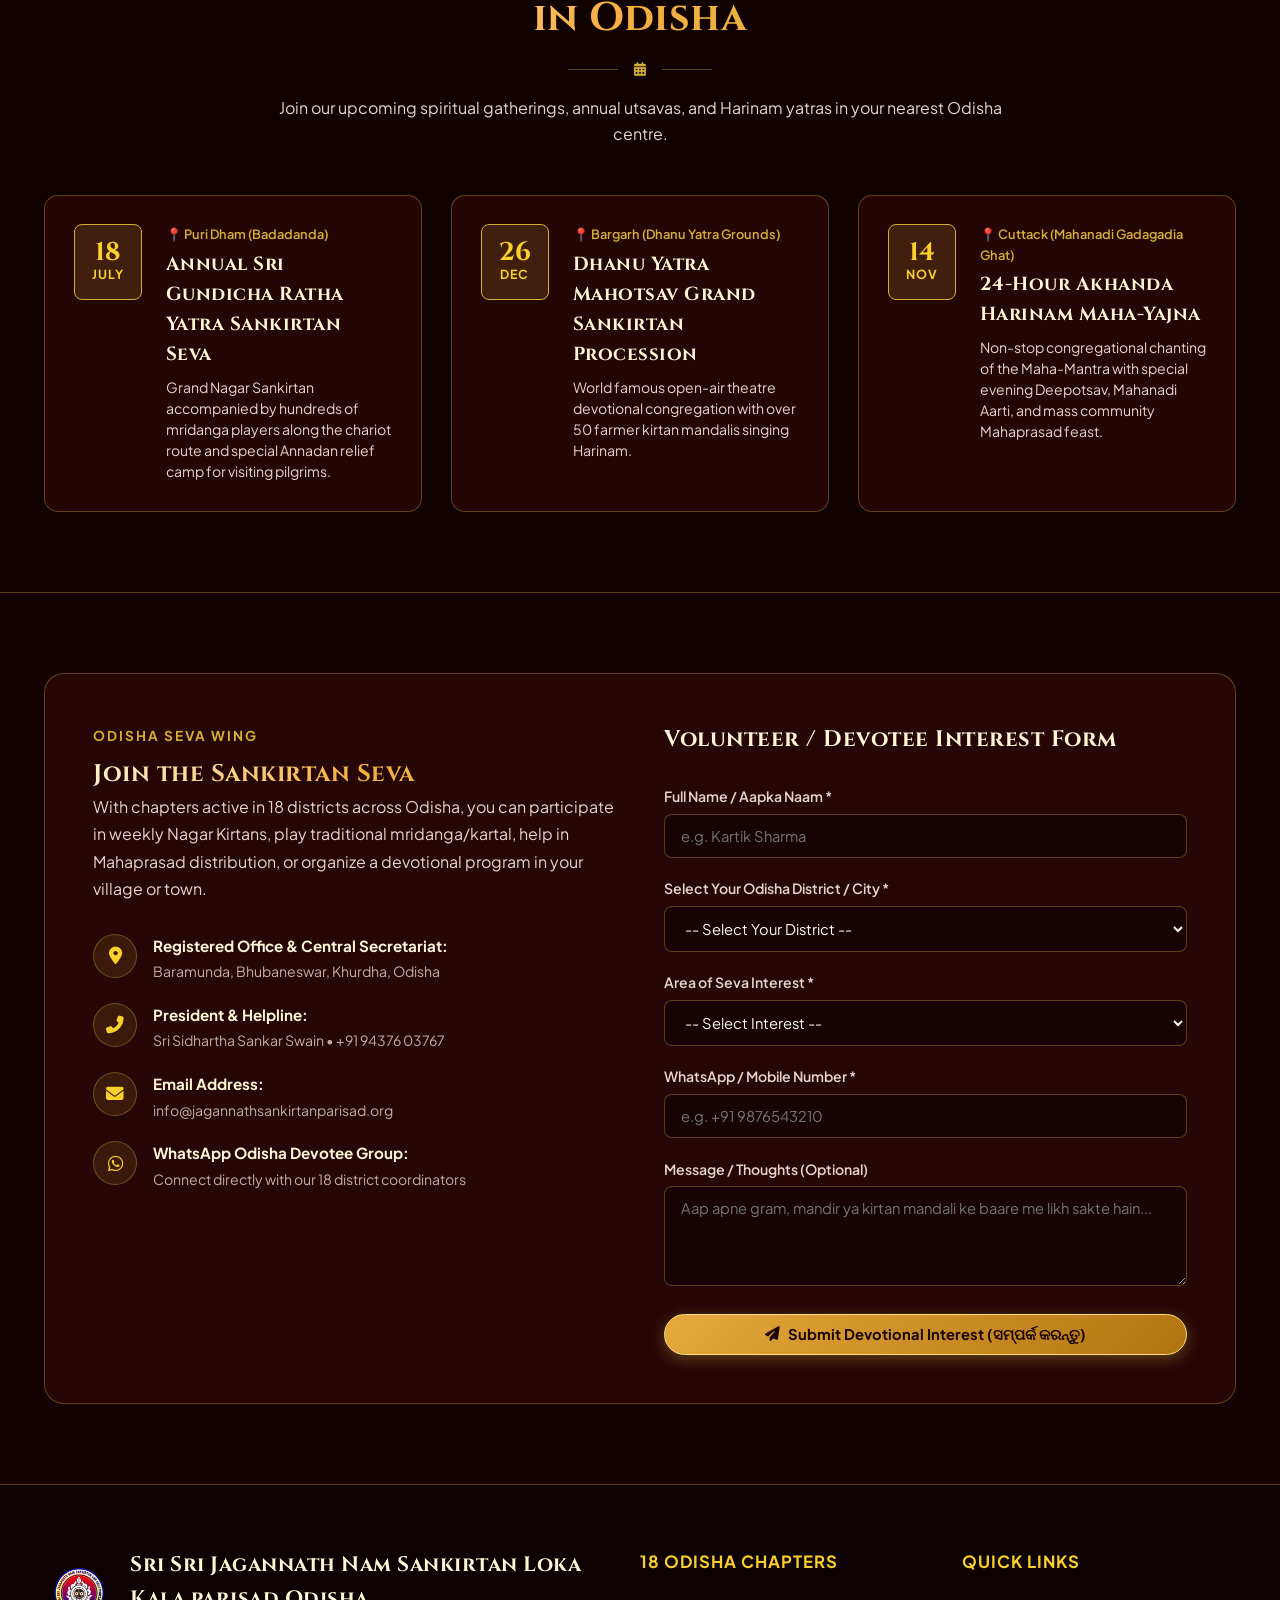
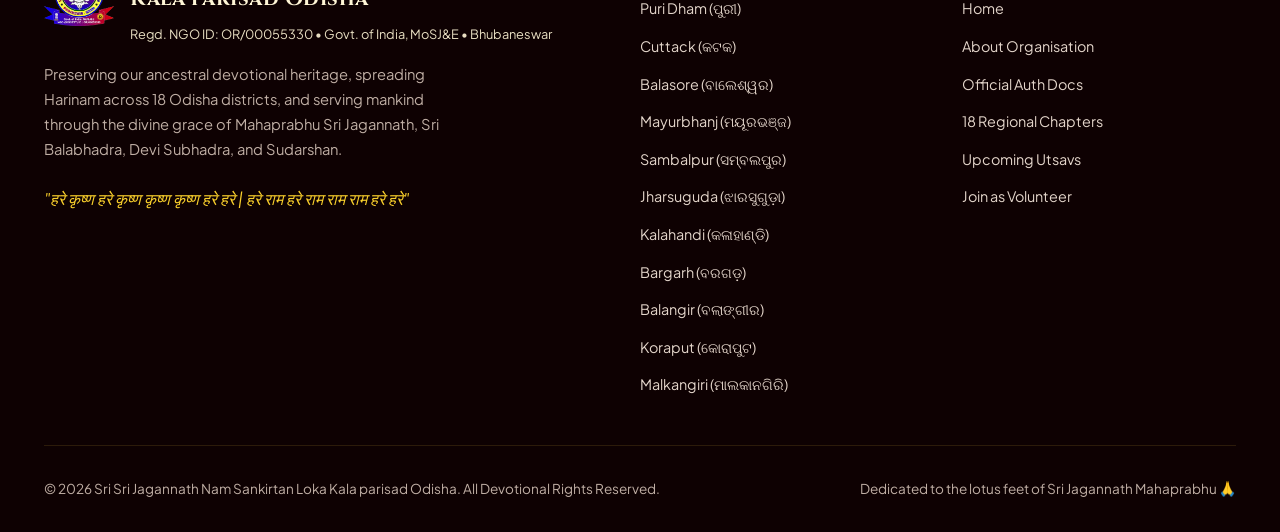
==== commit a0ef22f5: "Add 18th district Kalahandi to Odisha chapters, photo gallery, and volunteer selection" ====
--- a/index.html
+++ b/index.html
@@ -3,12 +3,12 @@
 <head>
   <meta charset="UTF-8">
   <meta name="viewport" content="width=device-width, initial-scale=1.0">
-  <meta name="description" content="Sri Sri Jagannath Nam Sankirtan Loka Kala parisad Odisha - Spiritual organisation catalogue showcasing Harinam Sankirtan, traditional Lok Kala, and community seva across 17 Odisha districts (Puri, Malkangiri, Koraput, Nabarangpur, Dhenkanal, Sambalpur, Khordha, Balasore, Mayurbhanj, Jagatsinghpur, Cuttack, Sundargarh, Nuapada, Balangir, Boudh, Bargarh, Jharsuguda).">
-  <meta name="keywords" content="Jagannath, Sankirtan, Loka Kala, Odisha, Puri, Malkangiri, Koraput, Nabarangpur, Dhenkanal, Sambalpur, Khordha, Balasore, Mayurbhanj, Jagatsinghpur, Cuttack, Sundargarh, Nuapada, Balangir, Boudh, Bargarh, Jharsuguda">
+  <meta name="description" content="Sri Sri Jagannath Nam Sankirtan Loka Kala parisad Odisha - Spiritual organisation catalogue showcasing Harinam Sankirtan, traditional Lok Kala, and community seva across 18 Odisha districts (Puri, Malkangiri, Koraput, Nabarangpur, Dhenkanal, Sambalpur, Khordha, Balasore, Mayurbhanj, Jagatsinghpur, Cuttack, Sundargarh, Nuapada, Balangir, Boudh, Bargarh, Jharsuguda, Kalahandi).">
+  <meta name="keywords" content="Jagannath, Sankirtan, Loka Kala, Odisha, Puri, Malkangiri, Koraput, Nabarangpur, Dhenkanal, Sambalpur, Khordha, Balasore, Mayurbhanj, Jagatsinghpur, Cuttack, Sundargarh, Nuapada, Balangir, Boudh, Bargarh, Jharsuguda, Kalahandi">
   <meta http-equiv="Cache-Control" content="no-cache, no-store, must-revalidate">
   <meta http-equiv="Pragma" content="no-cache">
   <meta http-equiv="Expires" content="0">
-  <title>Sri Sri Jagannath Nam Sankirtan Loka Kala parisad Odisha | 17 Odisha Chapters</title>
+  <title>Sri Sri Jagannath Nam Sankirtan Loka Kala parisad Odisha | 18 Odisha Chapters</title>
   
   <!-- Favicon -->
   <link rel="icon" type="image/png" href="assets/icons/official-logo.png">
@@ -45,7 +45,7 @@
           <li><a href="#home" class="nav-link">Home</a></li>
           <li><a href="#about" class="nav-link">About Us</a></li>
           <li><a href="#documents" class="nav-link">Official Docs</a></li>
-          <li><a href="#cities" class="nav-link">17 Odisha Chapters</a></li>
+          <li><a href="#cities" class="nav-link">18 Odisha Chapters</a></li>
           <li><a href="#events" class="nav-link">Utsavs & Events</a></li>
           <li><a href="#contact" class="nav-link">Join Seva</a></li>
         </ul>
@@ -86,13 +86,13 @@
       <p class="hero-description">
         Serving the holy land of Odisha through the eternal nectar of 
         <strong>Harinam Sankirtan</strong>, traditional <strong>Lok Kala (Pala, Daskathia & Devotional Sangeet)</strong>, 
-        and selfless <strong>Annadan & Gramin Seva</strong> across <strong>17 regional chapters</strong> in Odisha.
+        and selfless <strong>Annadan & Gramin Seva</strong> across <strong>18 regional chapters</strong> in Odisha.
       </p>
 
       <div class="hero-buttons">
         <a href="#cities" class="btn-primary">
           <i class="fas fa-city"></i>
-          <span>Explore 17 Odisha Chapters</span>
+          <span>Explore 18 Odisha Chapters</span>
         </a>
         <a href="#contact" class="btn-secondary">
           <i class="fas fa-hands-helping"></i>
@@ -103,7 +103,7 @@
       <!-- Quick Stats Counter -->
       <div class="hero-stats">
         <div class="stat-item">
-          <span class="stat-number">17</span>
+          <span class="stat-number">18</span>
           <span class="stat-label">Active Odisha Districts</span>
         </div>
         <div class="stat-item">
@@ -632,20 +632,20 @@
   </section>
 
   <!-- ======================================================================
-       Odisha Chapters Showcase Section (All 17 Districts)
+       Odisha Chapters Showcase Section (All 18 Districts)
        ====================================================================== -->
   <section class="cities-section" id="cities">
     <div class="container">
       <div class="section-header">
         <span class="section-tag">Odisha Regional Chapters</span>
-        <h2 class="section-title text-gradient-gold">Activities across 17 Odisha Kendras</h2>
+        <h2 class="section-title text-gradient-gold">Activities across 18 Odisha Kendras</h2>
         <div class="section-divider">
           <span></span>
           <i class="fas fa-map-marked-alt"></i>
           <span></span>
         </div>
         <p class="section-desc">
-          Click any of our 17 regional chapters below to view their specific seva activities, local coordinators, 
+          Click any of our 18 regional chapters below to view their specific seva activities, local coordinators, 
           and devotional photo archives.
         </p>
       </div>
@@ -654,7 +654,7 @@
       <nav class="city-nav-tabs" id="cityNavTabs" aria-label="Odisha city filter tabs">
         <button type="button" class="city-tab-btn active" data-city="all">
           <i class="fas fa-globe"></i>
-          <span>All 17 Chapters</span>
+          <span>All 18 Chapters</span>
         </button>
         <button type="button" class="city-tab-btn" data-city="puri">
           <span>📍 Puri Dham</span>
@@ -685,6 +685,9 @@
         </button>
         <button type="button" class="city-tab-btn" data-city="jharsuguda">
           <span>📍 Jharsuguda</span>
+        </button>
+        <button type="button" class="city-tab-btn" data-city="kalahandi">
+          <span>📍 Kalahandi</span>
         </button>
         <button type="button" class="city-tab-btn" data-city="balangir">
           <span>📍 Balangir</span>
@@ -796,7 +799,7 @@
           <span class="section-tag">Odisha Seva Wing</span>
           <h2 class="text-gradient-gold">Join the Sankirtan Seva</h2>
           <p>
-            With chapters active in 17 districts across Odisha, you can participate in weekly Nagar Kirtans, 
+            With chapters active in 18 districts across Odisha, you can participate in weekly Nagar Kirtans, 
             play traditional mridanga/kartal, help in Mahaprasad distribution, or organize a devotional program 
             in your village or town.
           </p>
@@ -838,7 +841,7 @@
               </div>
               <div class="contact-detail-text">
                 <strong>WhatsApp Odisha Devotee Group:</strong>
-                <span>Connect directly with our 17 district coordinators</span>
+                <span>Connect directly with our 18 district coordinators</span>
               </div>
             </li>
           </ul>
@@ -870,6 +873,7 @@
                 <option value="Sambalpur">Sambalpur (ସମ୍ବଲପୁର)</option>
                 <option value="Bargarh">Bargarh (ବରଗଡ଼)</option>
                 <option value="Jharsuguda">Jharsuguda (ଝାରସୁଗୁଡ଼ା)</option>
+                <option value="Kalahandi">Kalahandi (କଳାହାଣ୍ଡି)</option>
                 <option value="Balangir">Balangir (ବଲାଙ୍ଗୀର)</option>
                 <option value="Boudh">Boudh (ବୌଦ୍ଧ)</option>
                 <option value="Nuapada">Nuapada (ନୂଆପଡ଼ା)</option>
@@ -928,7 +932,7 @@
             </div>
           </div>
           <p>
-            Preserving our ancestral devotional heritage, spreading Harinam across 17 Odisha districts, and serving mankind 
+            Preserving our ancestral devotional heritage, spreading Harinam across 18 Odisha districts, and serving mankind 
             through the divine grace of Mahaprabhu Sri Jagannath, Sri Balabhadra, Devi Subhadra, and Sudarshan.
           </p>
           <div class="footer-devotional-mantra">
@@ -937,7 +941,7 @@
         </div>
 
         <div class="footer-links-col">
-          <h5>17 Odisha Chapters</h5>
+          <h5>18 Odisha Chapters</h5>
           <ul class="footer-links-list">
             <li><a href="#cities">Puri Dham (ପୁରୀ)</a></li>
             <li><a href="#cities">Cuttack (କଟକ)</a></li>
@@ -945,6 +949,7 @@
             <li><a href="#cities">Mayurbhanj (ମୟୂରଭଞ୍ଜ)</a></li>
             <li><a href="#cities">Sambalpur (ସମ୍ବଲପୁର)</a></li>
             <li><a href="#cities">Jharsuguda (ଝାରସୁଗୁଡ଼ା)</a></li>
+            <li><a href="#cities">Kalahandi (କଳାହାଣ୍ଡି)</a></li>
             <li><a href="#cities">Bargarh (ବରଗଡ଼)</a></li>
             <li><a href="#cities">Balangir (ବଲାଙ୍ଗୀର)</a></li>
             <li><a href="#cities">Koraput (କୋରାପୁଟ)</a></li>
@@ -958,7 +963,7 @@
             <li><a href="#home">Home</a></li>
             <li><a href="#about">About Organisation</a></li>
             <li><a href="#documents">Official Auth Docs</a></li>
-            <li><a href="#cities">17 Regional Chapters</a></li>
+            <li><a href="#cities">18 Regional Chapters</a></li>
             <li><a href="#events">Upcoming Utsavs</a></li>
             <li><a href="#contact">Join as Volunteer</a></li>
           </ul>
@@ -1039,6 +1044,6 @@
   </button>
 
   <!-- Application Script -->
-  <script src="js/app.js?v=20261108k"></script>
+  <script src="js/app.js?v=20261108l"></script>
 </body>
 </html>
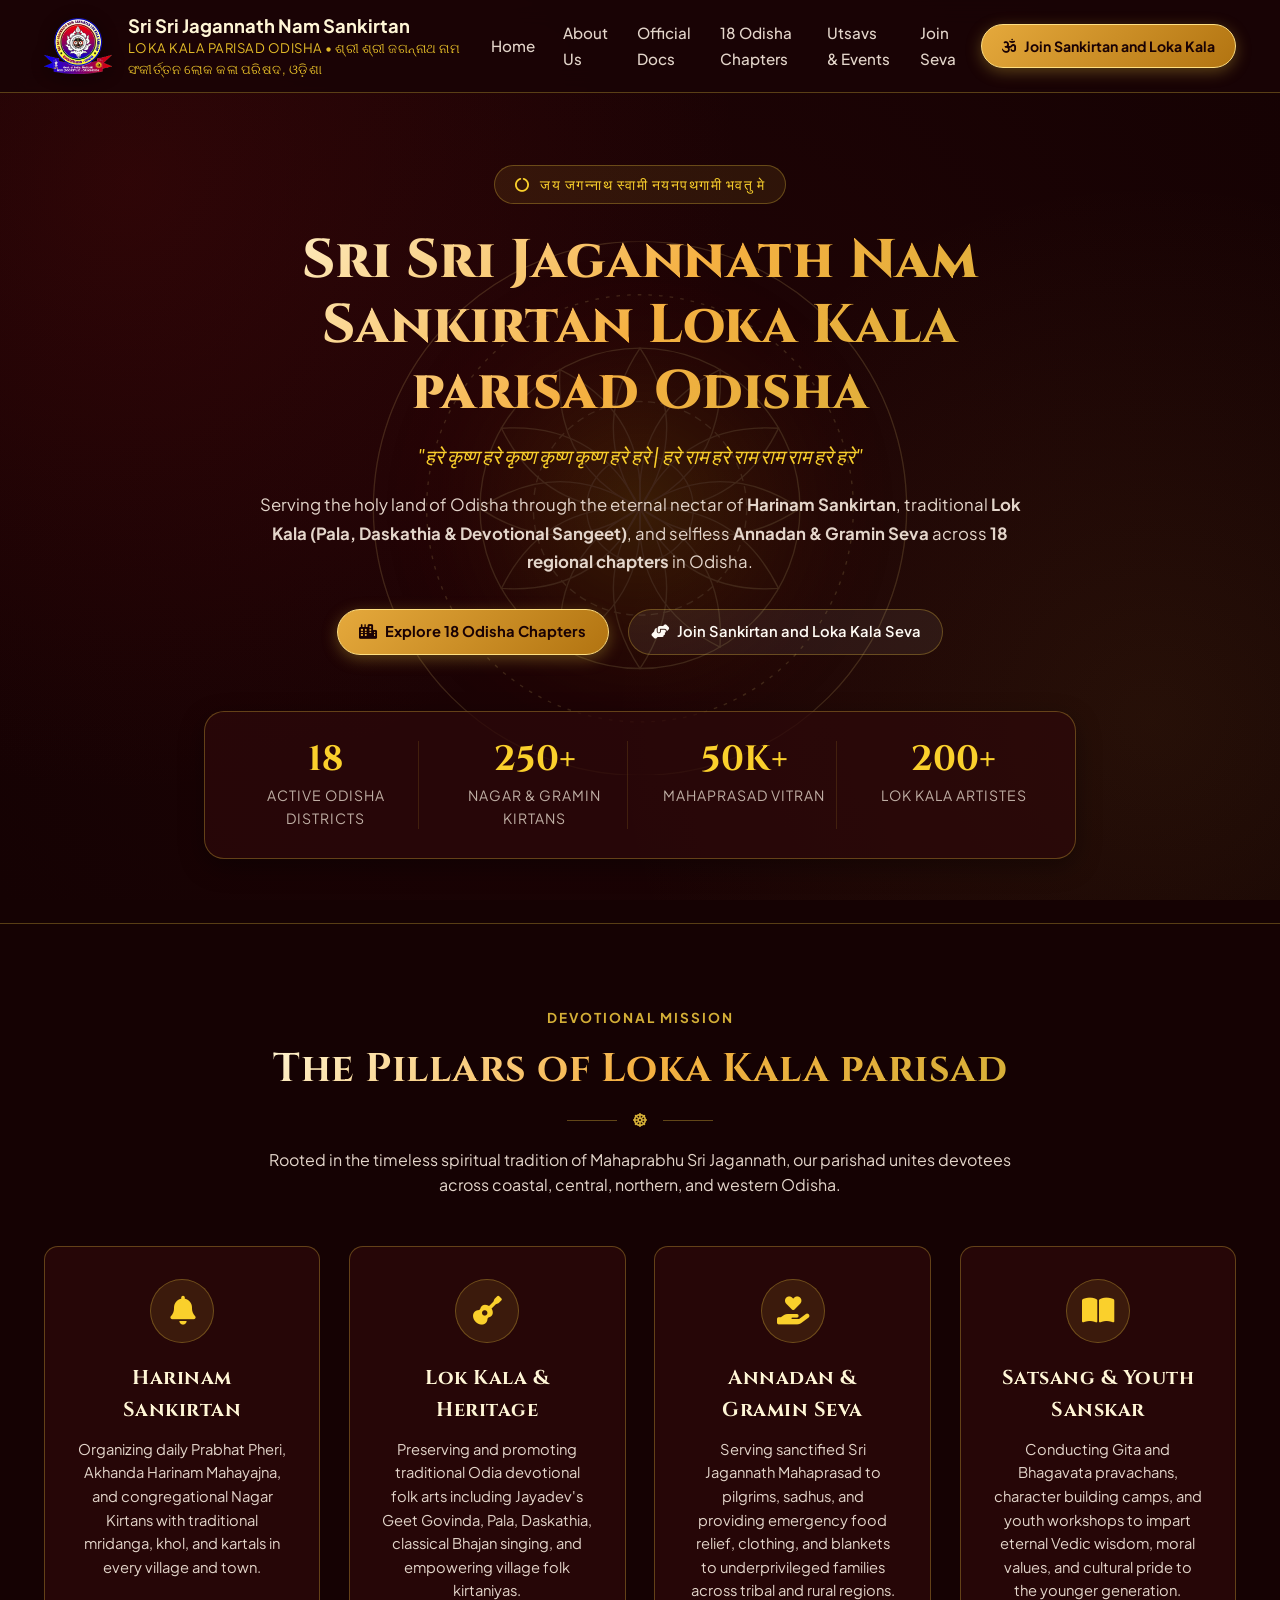
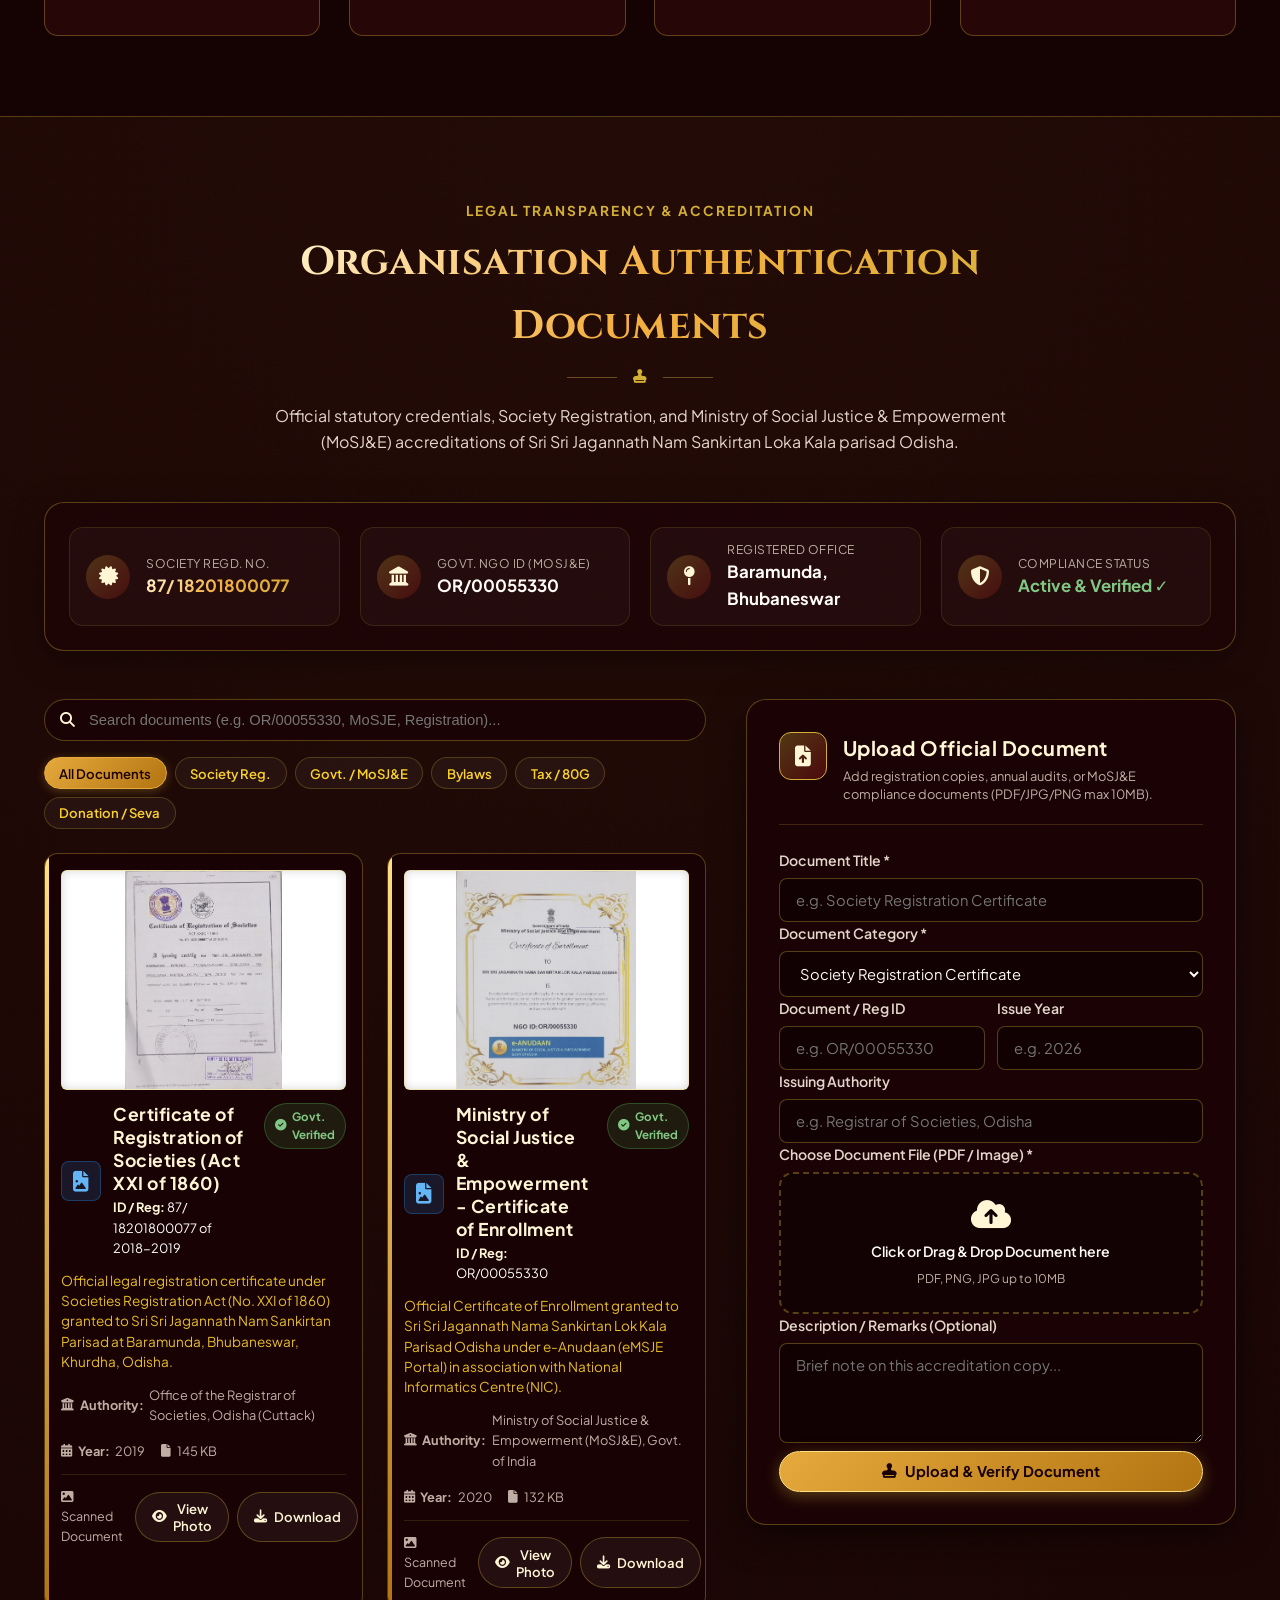
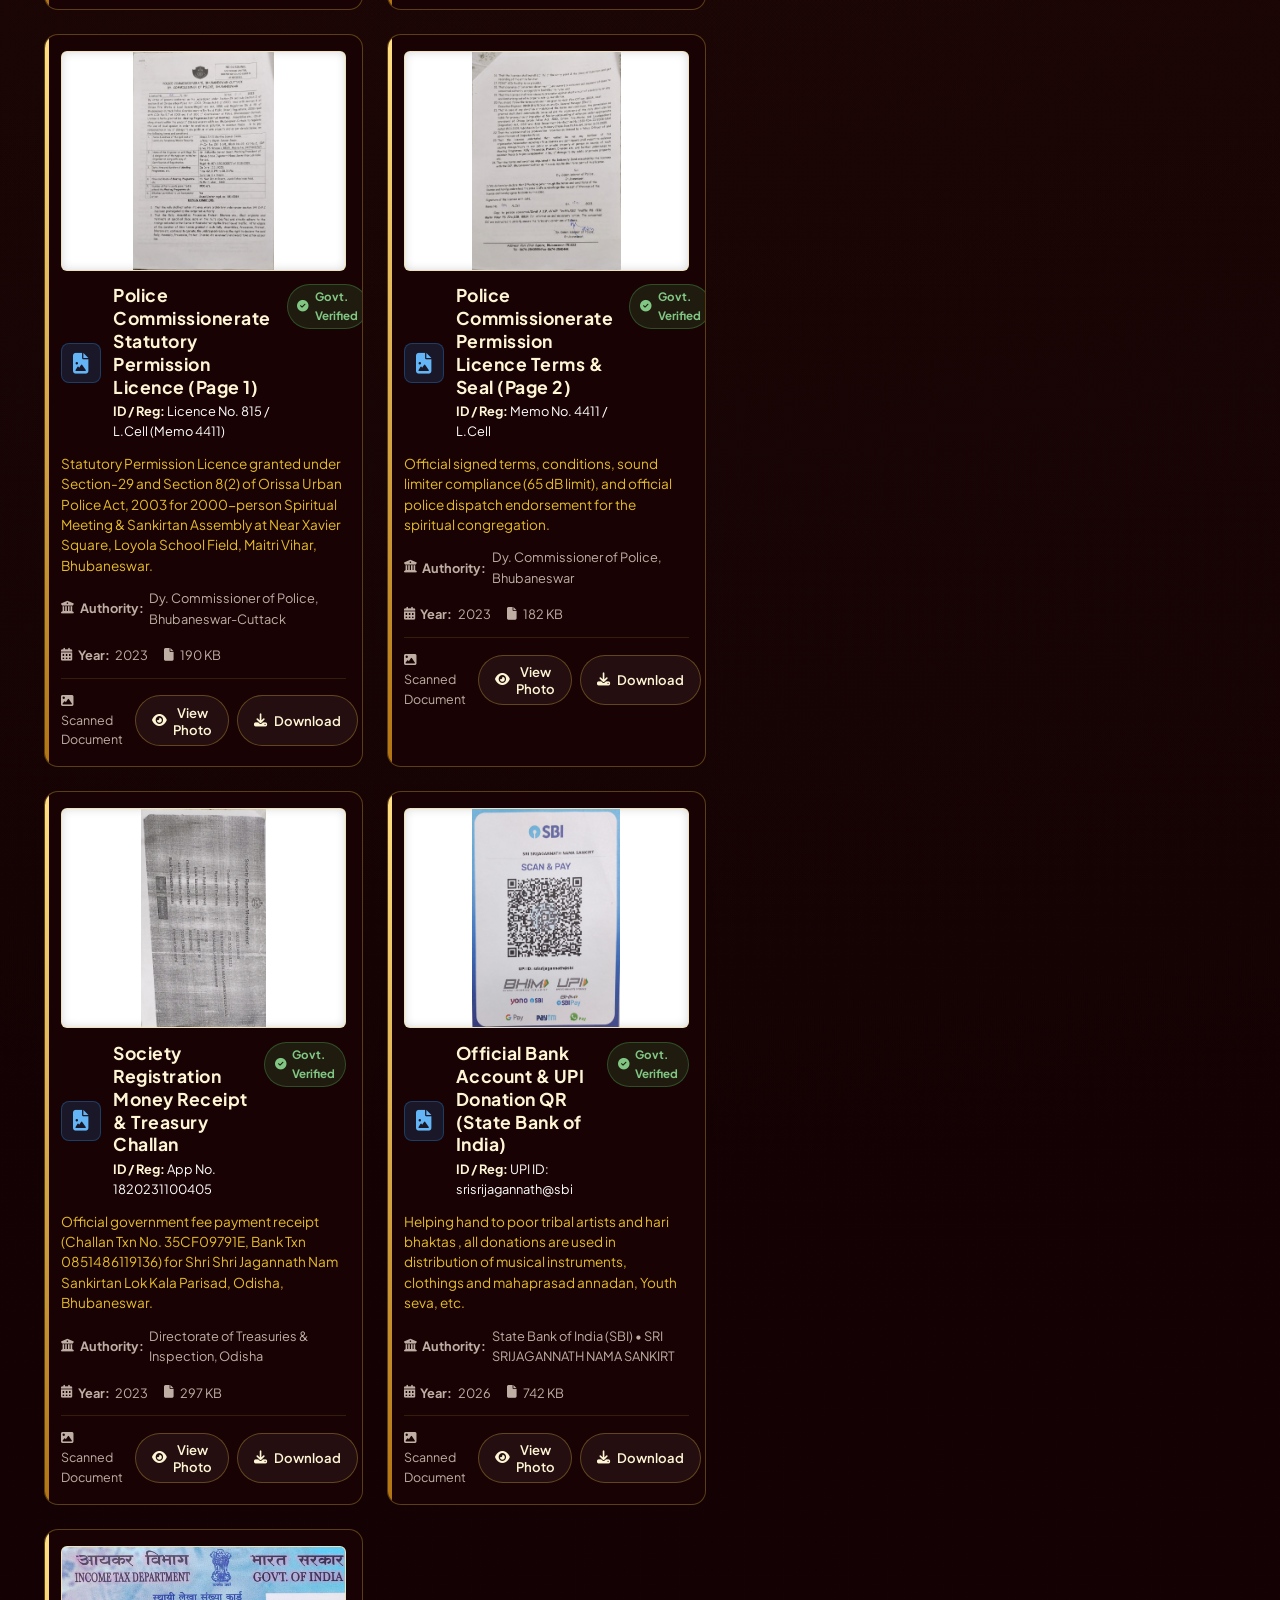
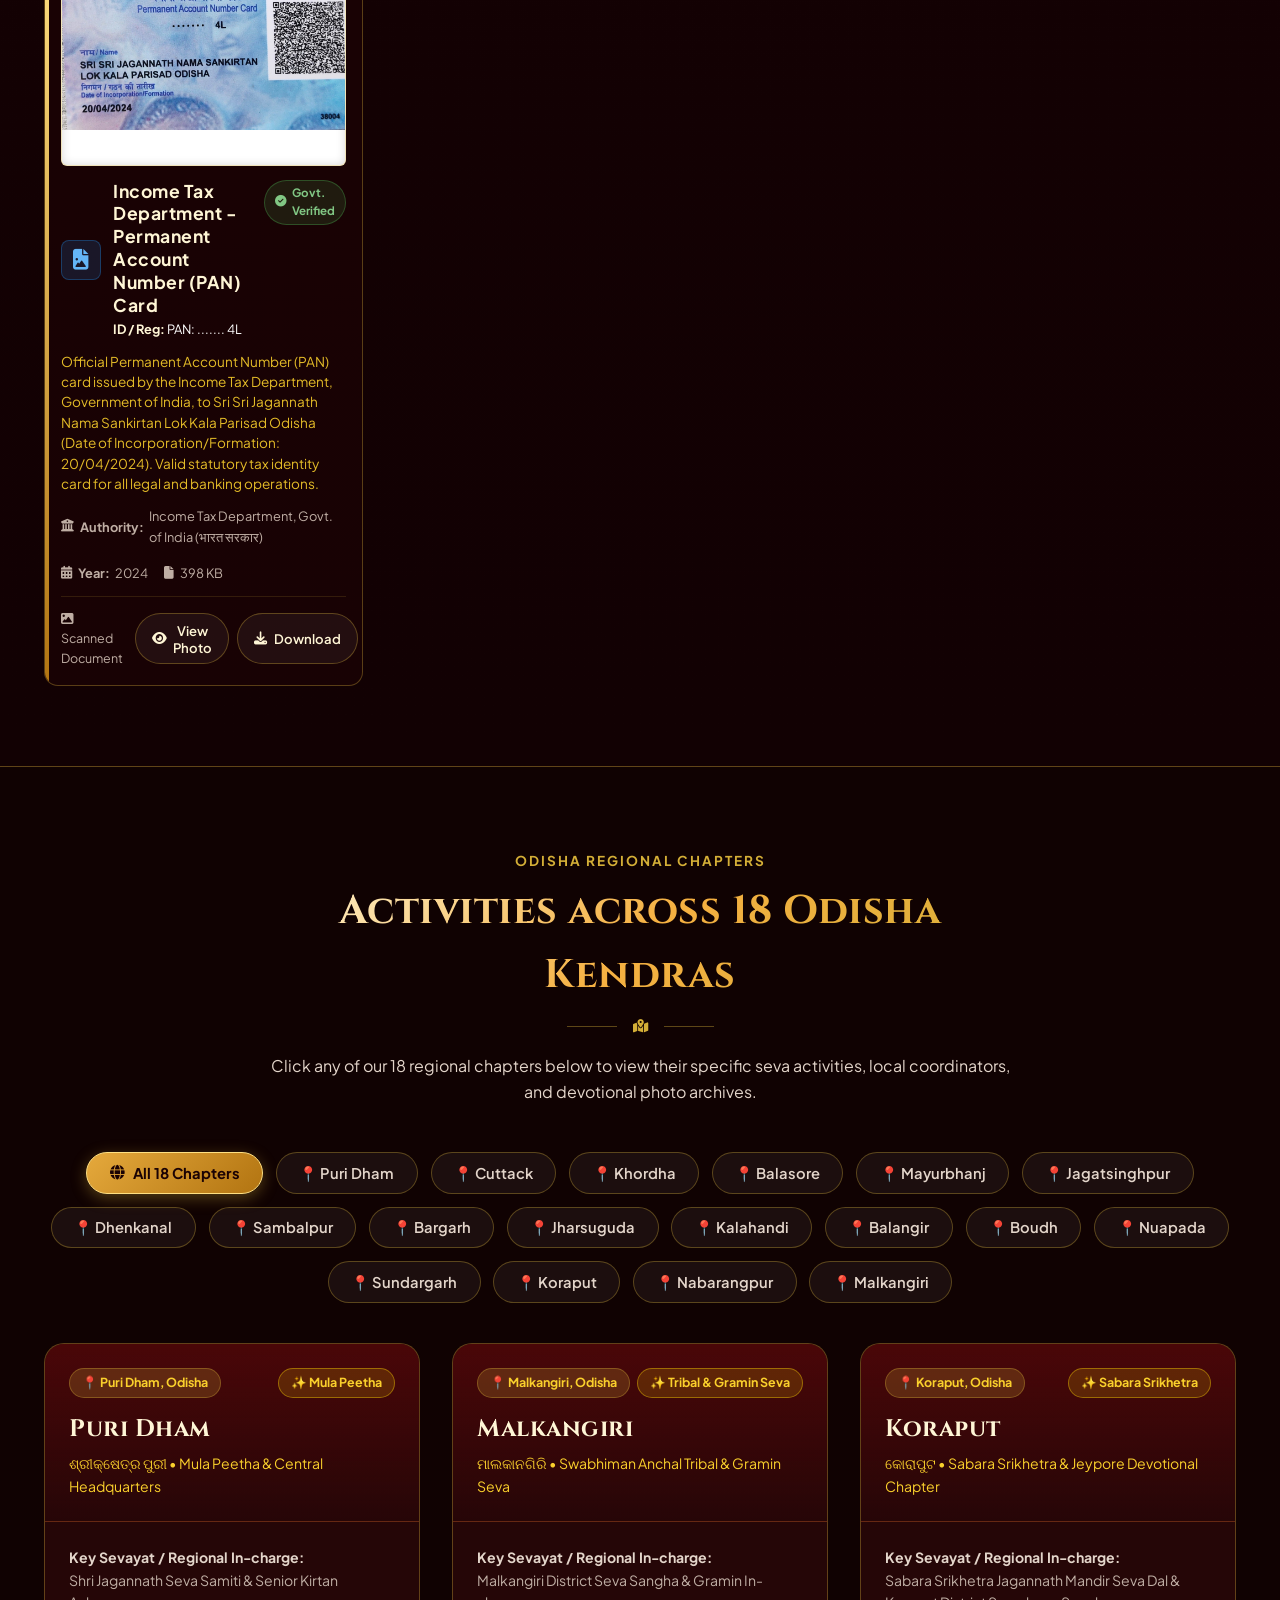
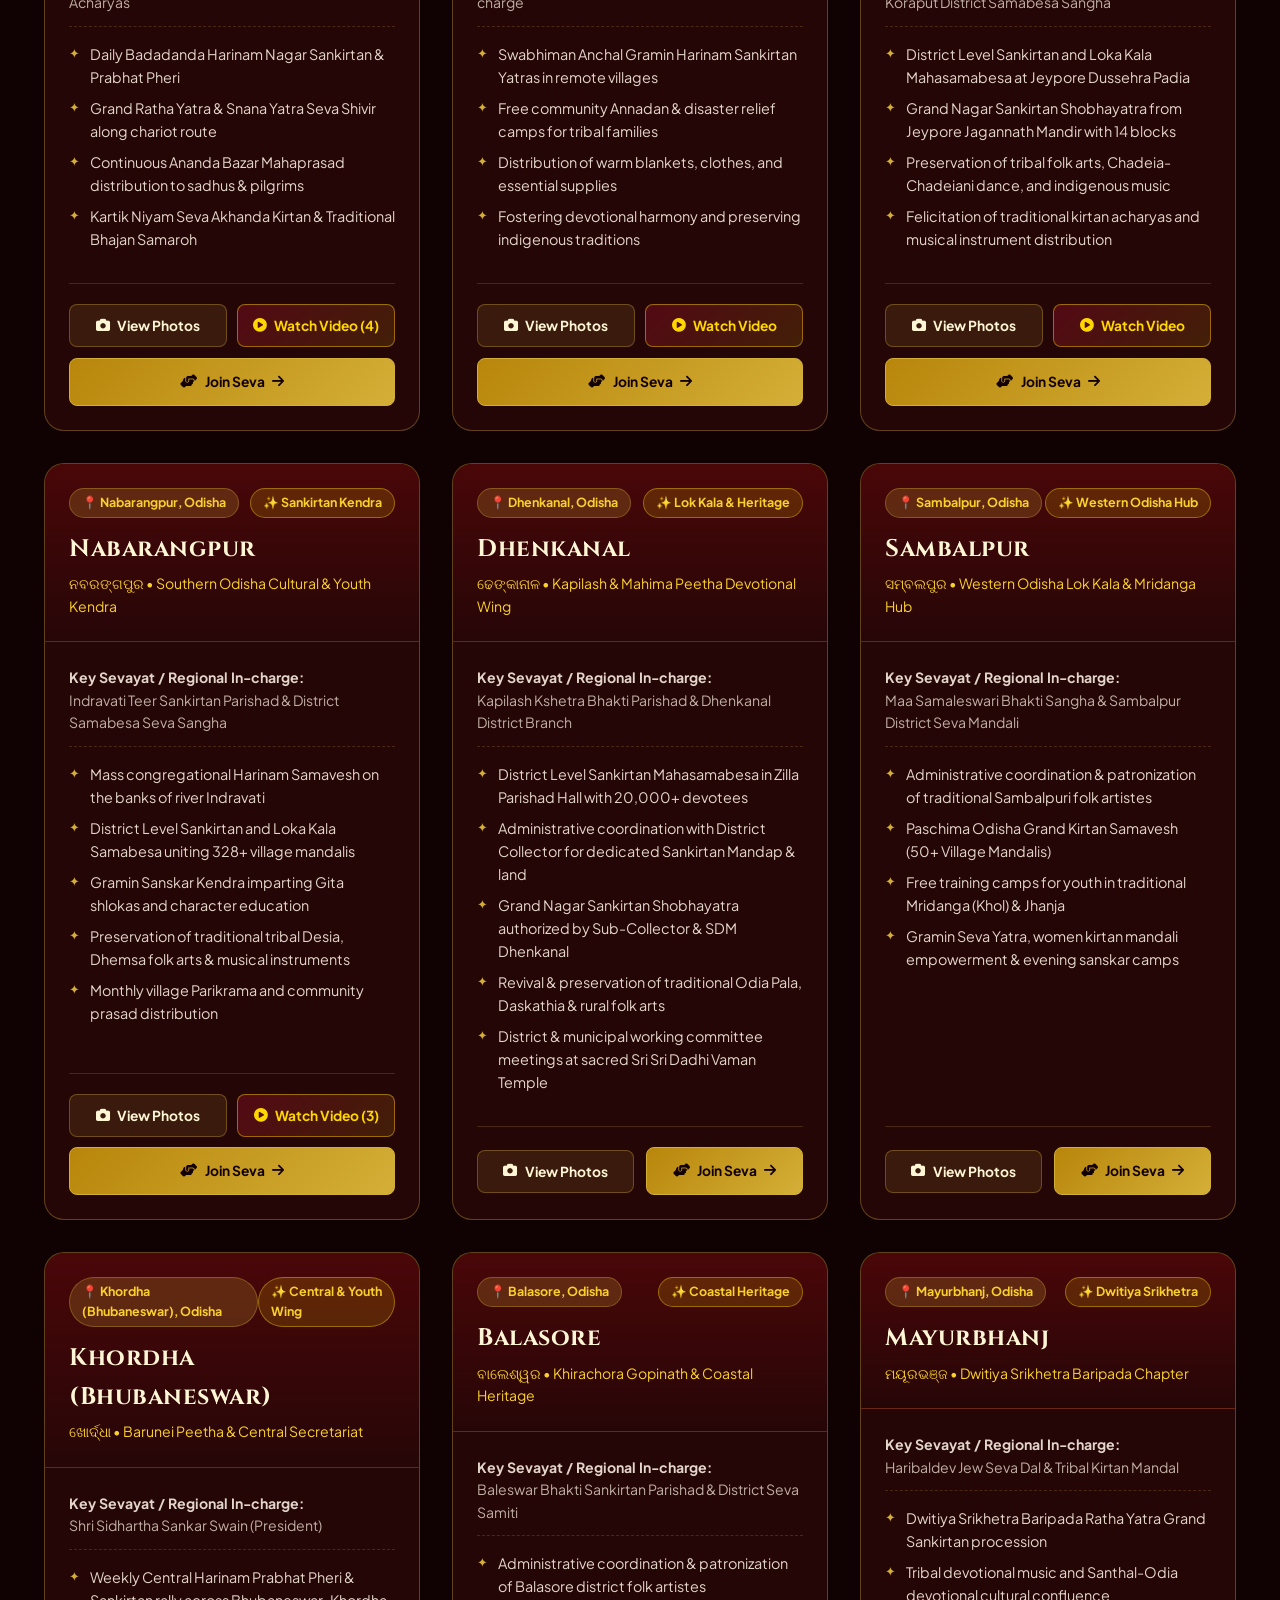
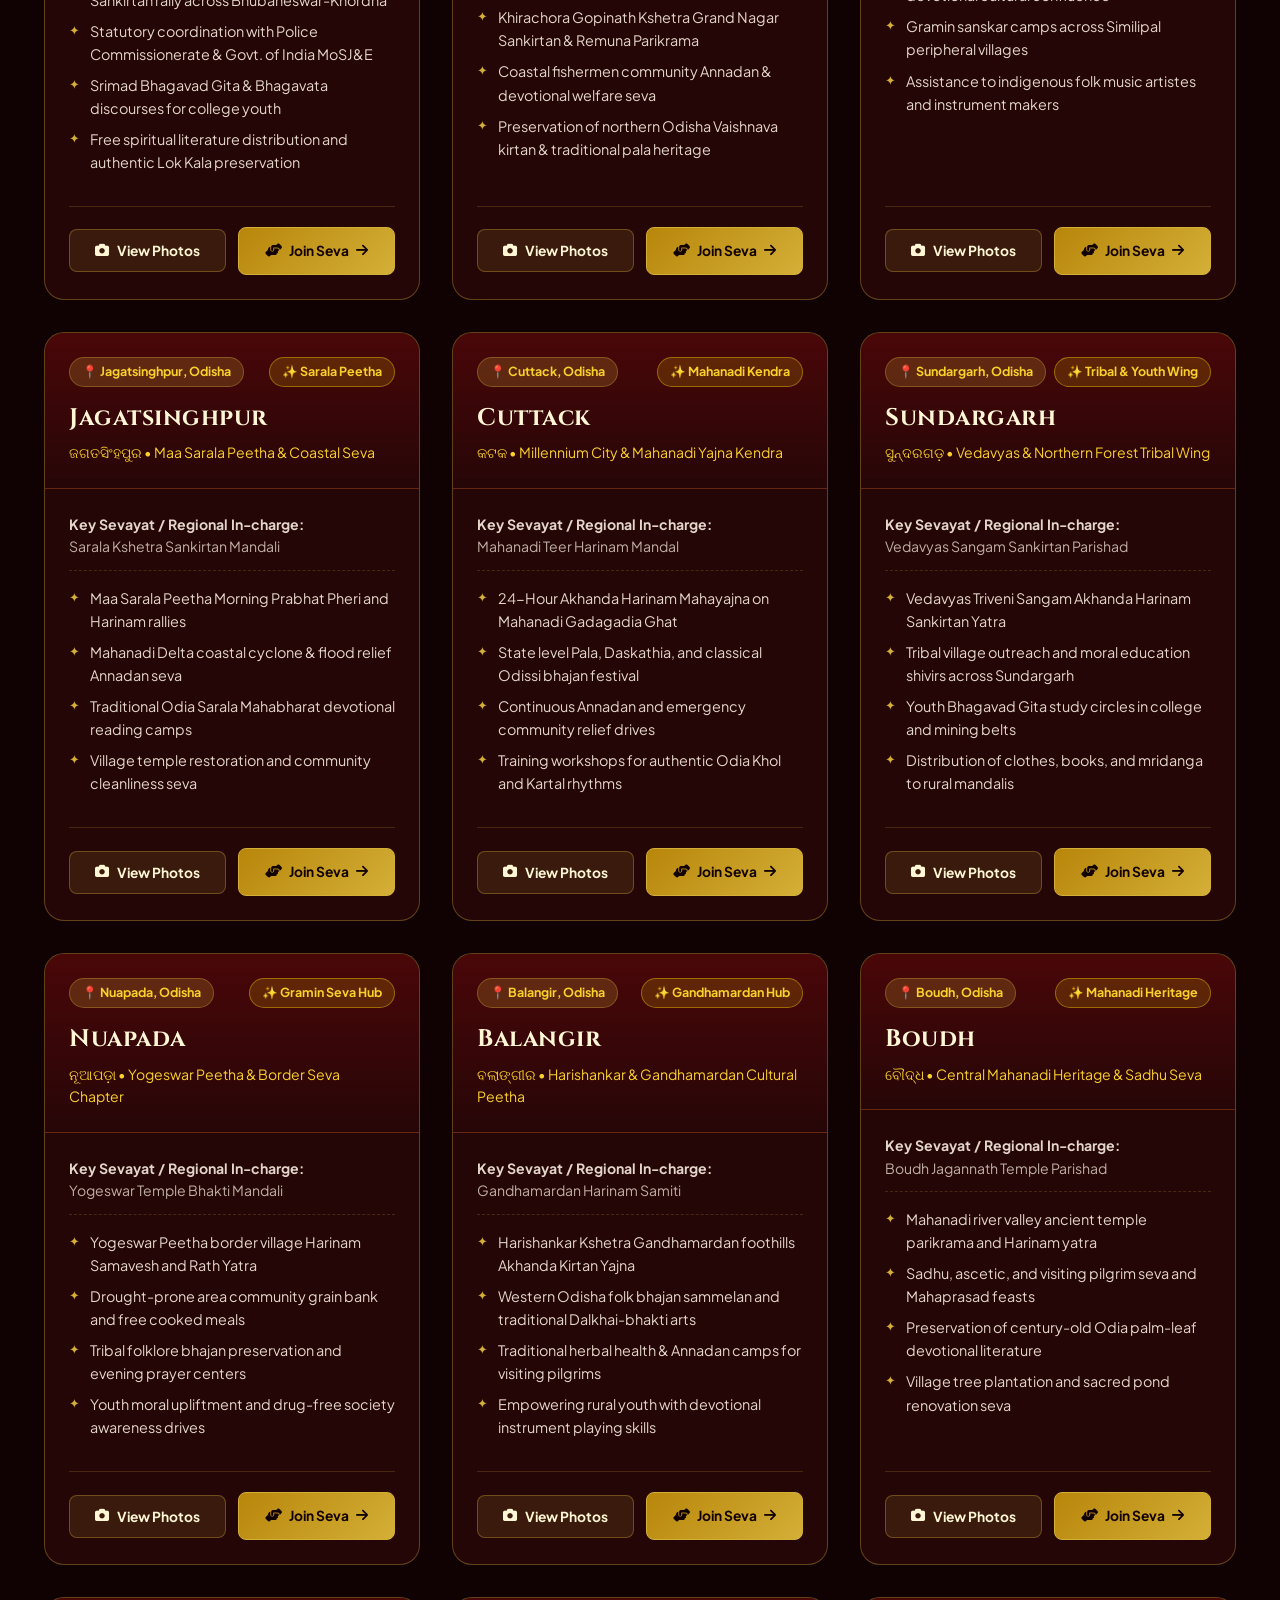
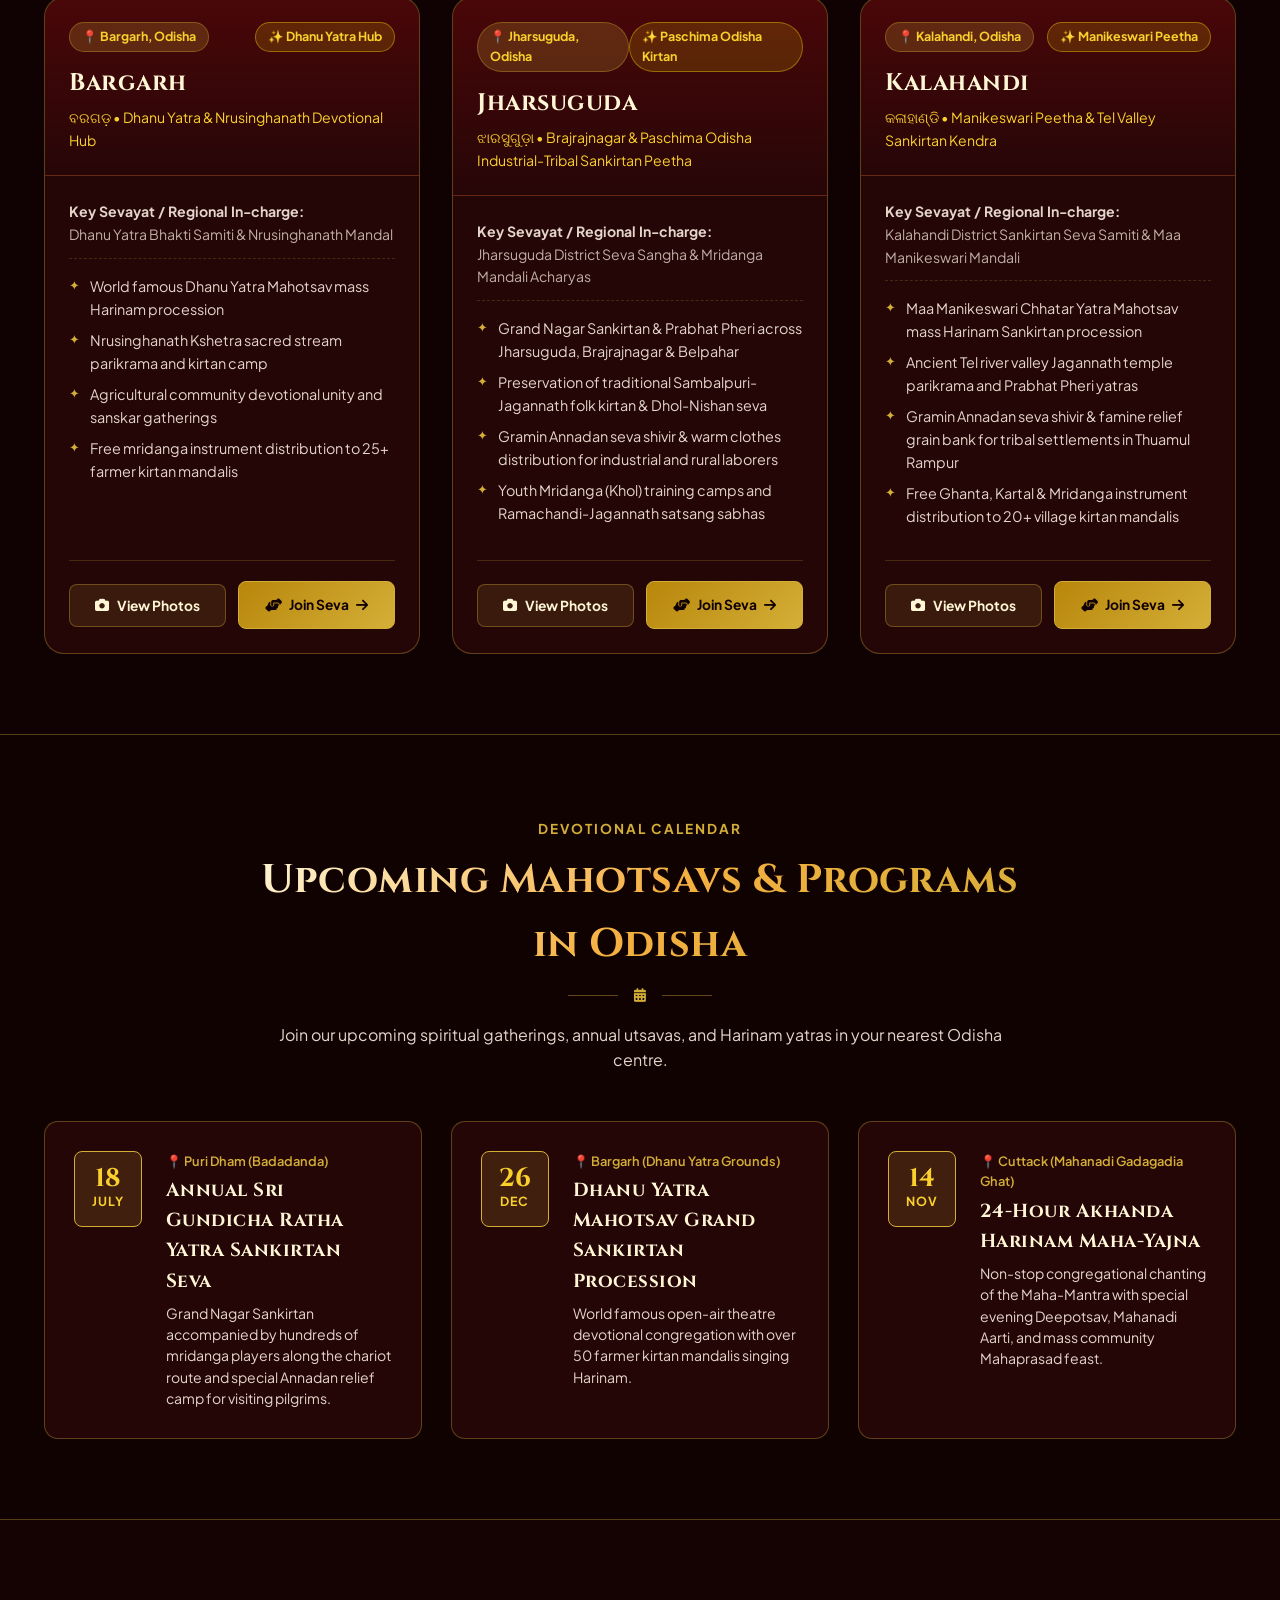
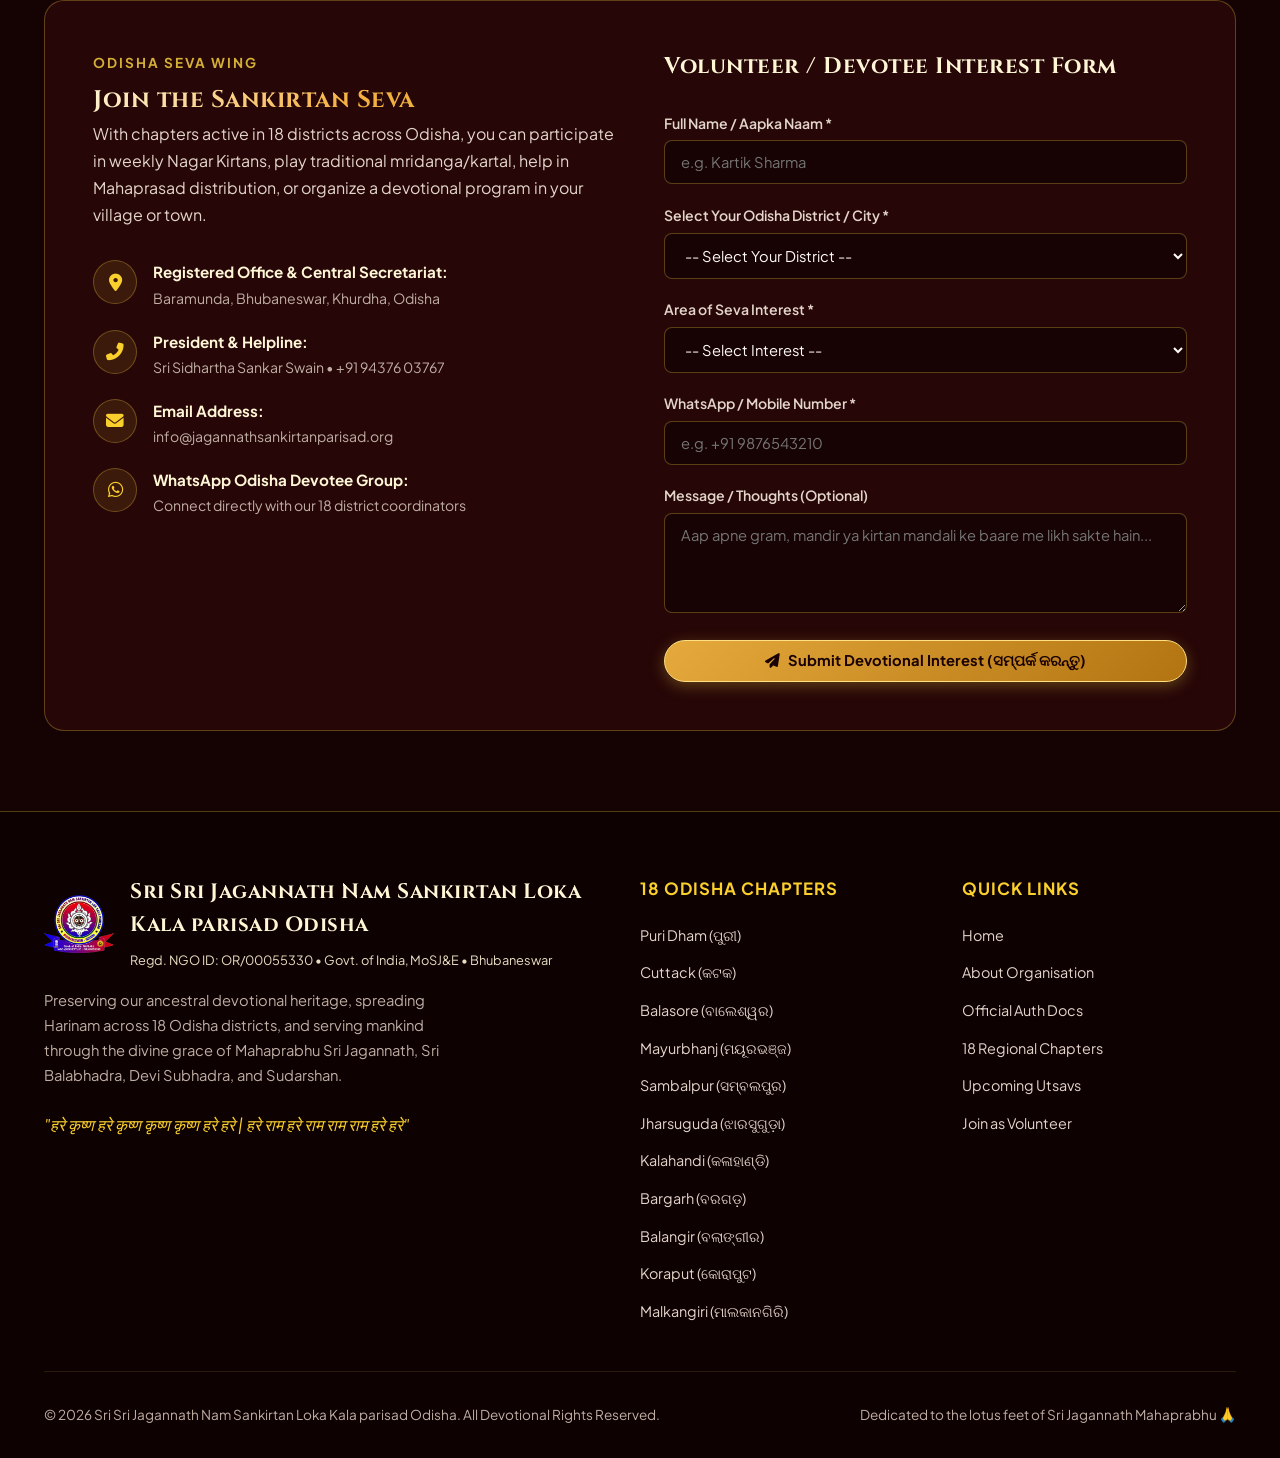
==== commit 3bfdaaf7: "Add Income Tax Department PAN Card to official authentication documents" ====
--- a/index.html
+++ b/index.html
@@ -549,6 +549,53 @@
                     </a>
                     <a href="assets/docs/sbi-upi-donation-qr.png" target="_blank" download class="doc-btn-view" style="text-decoration: none;">
                       <i class="fas fa-download"></i> Download
+                    </a>
+                  </div>
+                </div>
+              </div>
+            </article>
+            <!-- 7. Income Tax Department PAN Card -->
+            <article class="doc-card" data-id="7">
+              <div class="doc-thumbnail-wrap" onclick="openDocDetails(7)" title="Click to view full certificate photo: Income Tax Department - Permanent Account Number (PAN) Card">
+                <img src="assets/docs/income-tax-pan-card.jpg" alt="Income Tax Department - Permanent Account Number (PAN) Card" class="doc-thumbnail-img" loading="eager">
+                <div class="doc-zoom-overlay">
+                  <i class="fas fa-search-plus"></i>
+                  <span>Click to View Full Photo</span>
+                </div>
+              </div>
+              <div class="doc-card-body">
+                <div class="doc-card-top">
+                  <div class="doc-type-box">
+                    <div class="doc-icon-badge image-type">
+                      <i class="fas fa-id-card"></i>
+                    </div>
+                    <div>
+                      <h4 class="doc-title">Income Tax Department - Permanent Account Number (PAN) Card</h4>
+                      <div style="font-size: 0.8rem; color: var(--gold-light); margin-top: 0.15rem;">
+                        <strong>ID / Reg:</strong> <span style="color: #FFF;">PAN: ....... 4L</span>
+                      </div>
+                    </div>
+                  </div>
+                  <span class="doc-badge-verified">
+                    <i class="fas fa-check-circle"></i> Govt. Verified
+                  </span>
+                </div>
+                <p class="doc-desc">Official Permanent Account Number (PAN) card issued by the Income Tax Department, Government of India, to Sri Sri Jagannath Nama Sankirtan Lok Kala Parisad Odisha (Date of Incorporation: 20/04/2024).</p>
+                <div class="doc-meta">
+                  <span><i class="fas fa-university"></i> <strong>Authority:</strong> Income Tax Department, Govt. of India</span>
+                  <span><i class="fas fa-calendar-alt"></i> <strong>Year:</strong> 2024</span>
+                  <span><i class="fas fa-file"></i> 398 KB</span>
+                </div>
+                <div class="doc-card-actions">
+                  <span class="doc-file-info">
+                    <i class="fas fa-id-card"></i> Statutory Tax ID
+                  </span>
+                  <div style="display: flex; gap: 0.5rem;">
+                    <button type="button" class="doc-btn-view" onclick="openDocDetails(7)">
+                      <i class="fas fa-eye"></i> View Full
+                    </button>
+                    <a href="assets/docs/income-tax-pan-card.jpg" download class="doc-btn-download" title="Download Document">
+                      <i class="fas fa-download"></i>
                     </a>
                   </div>
                 </div>
